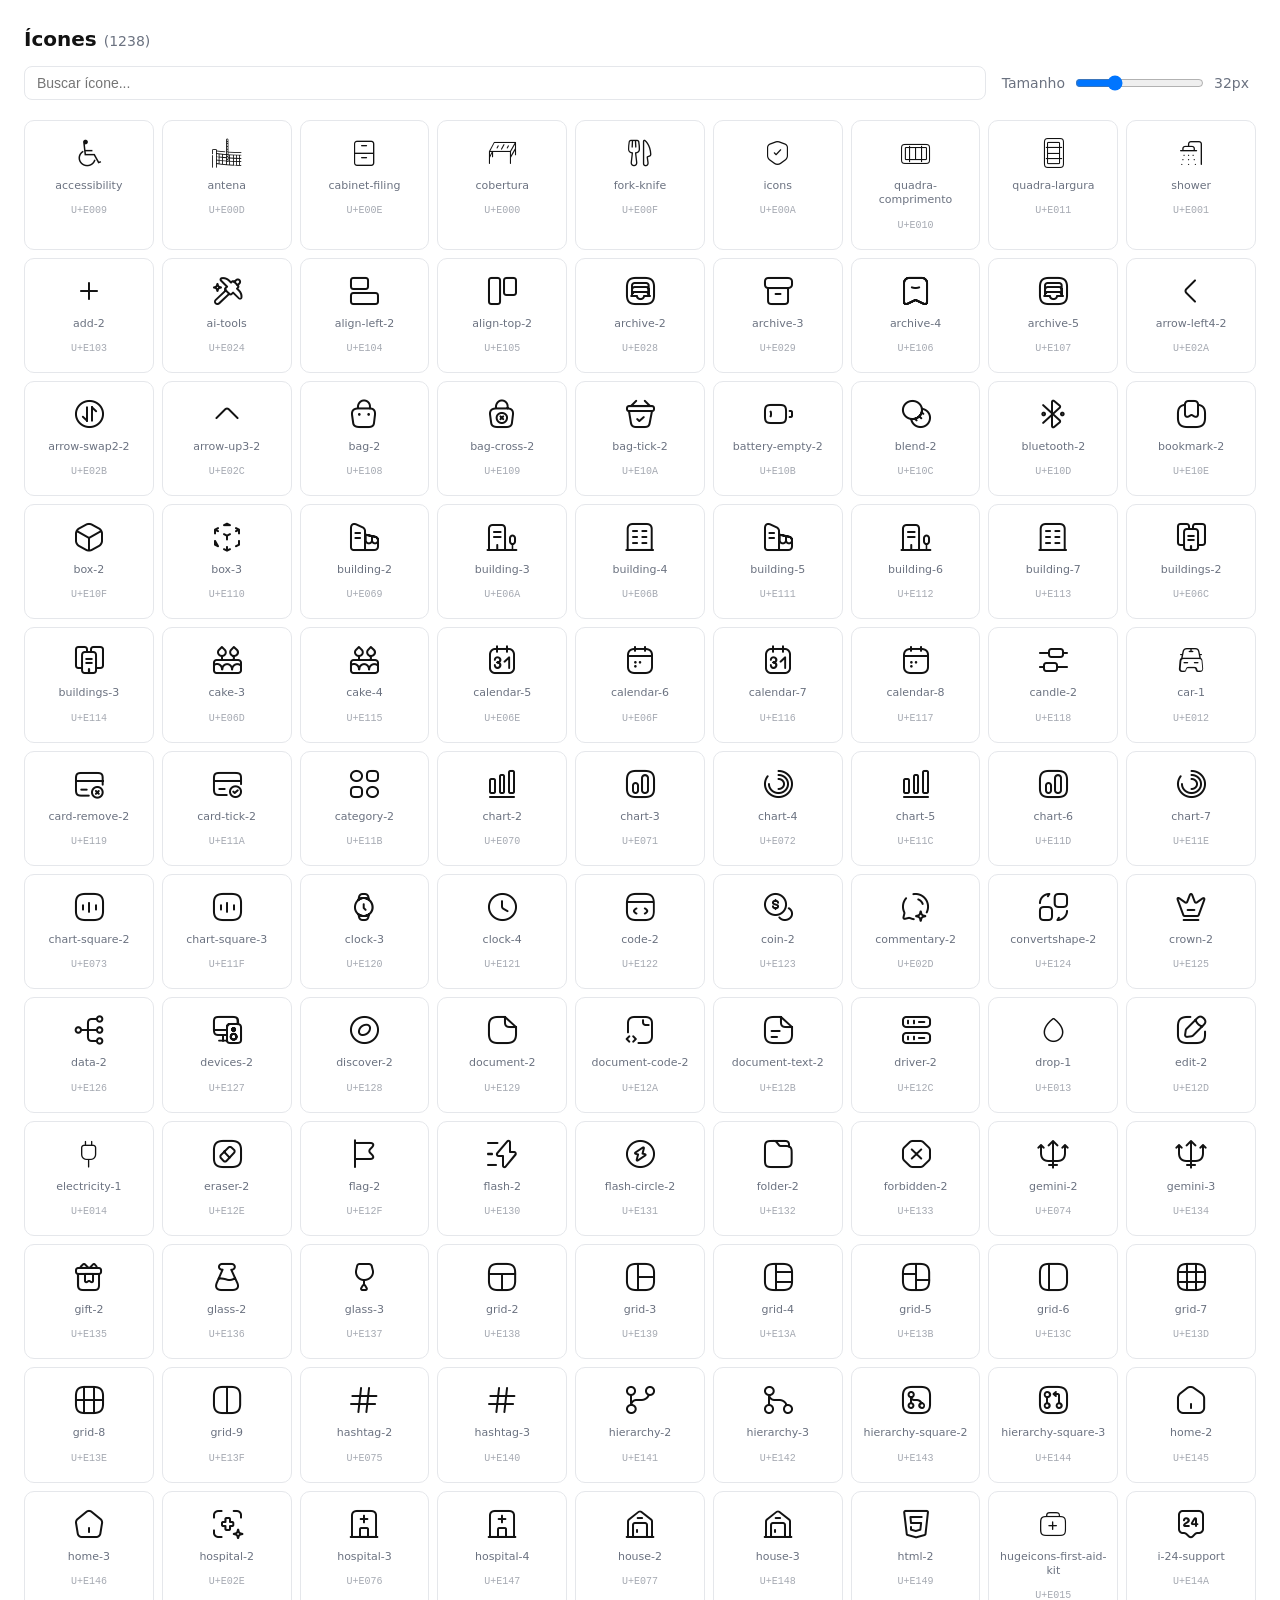
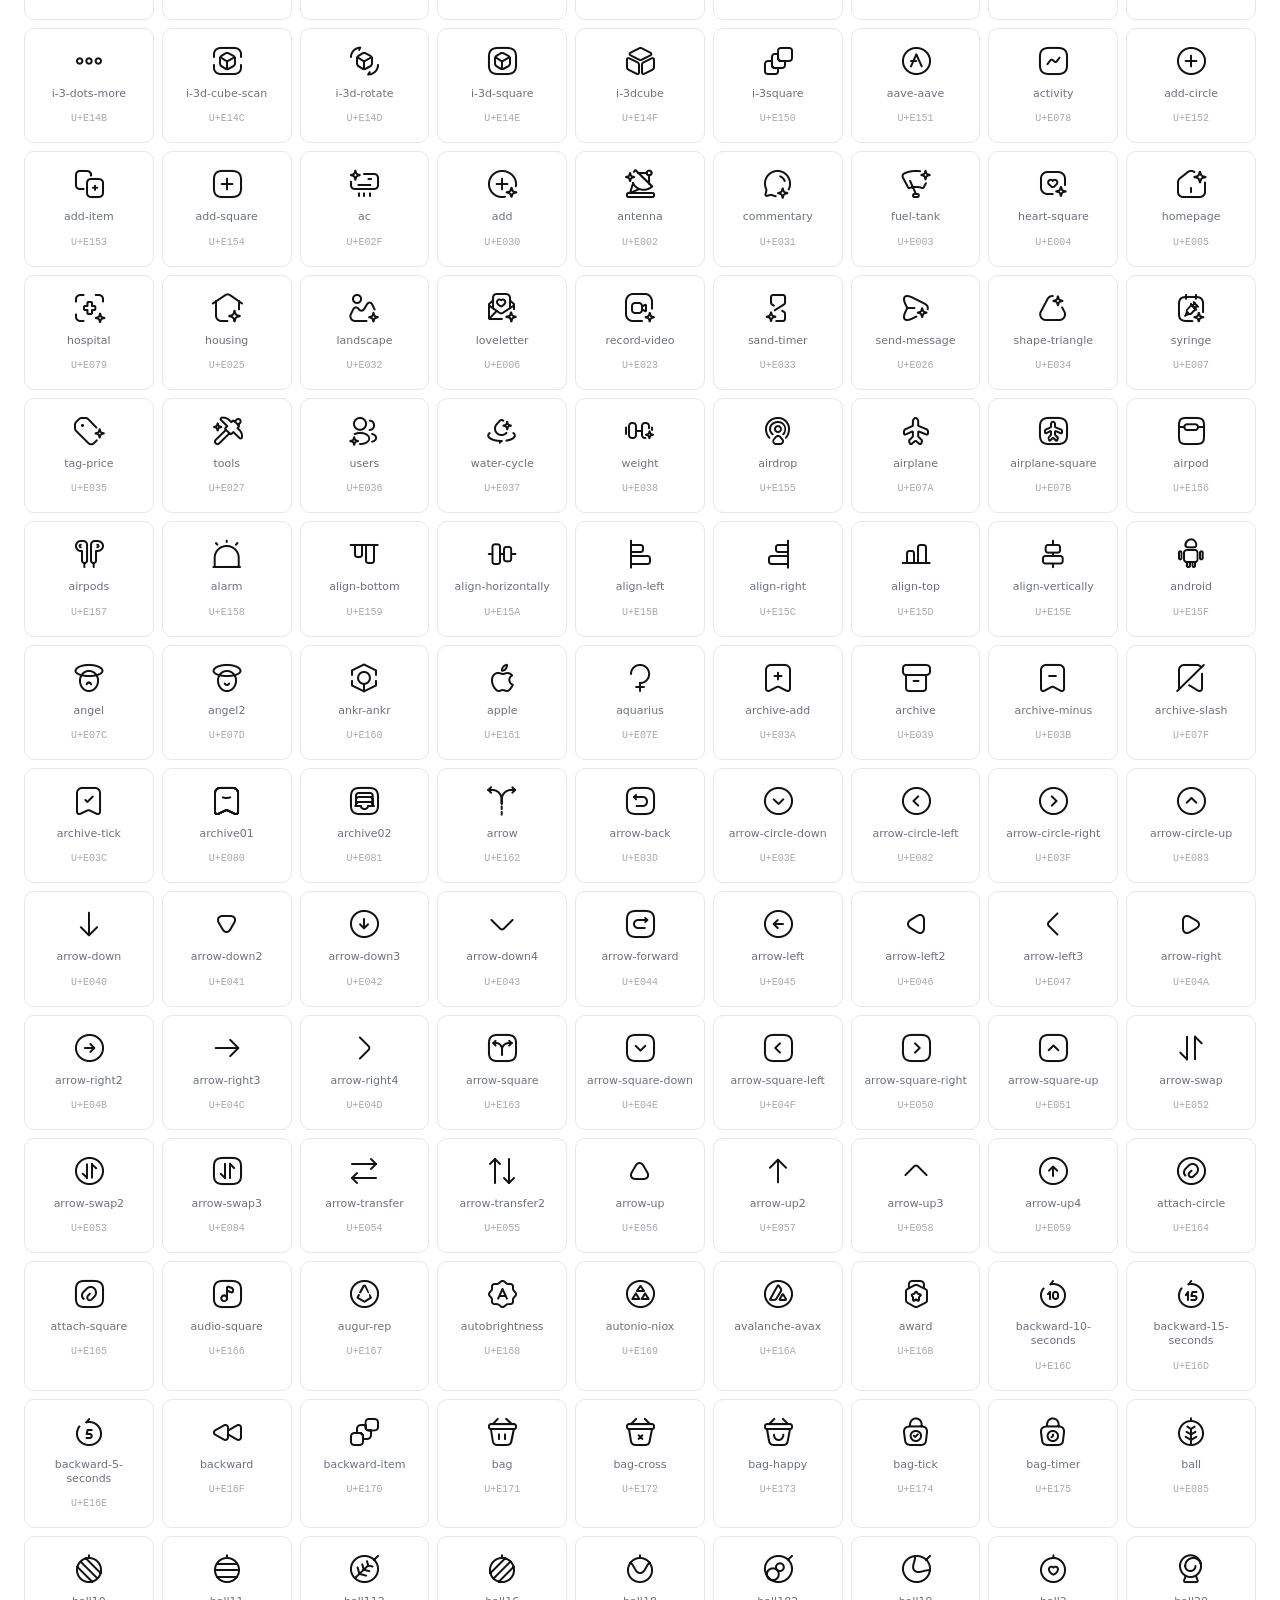
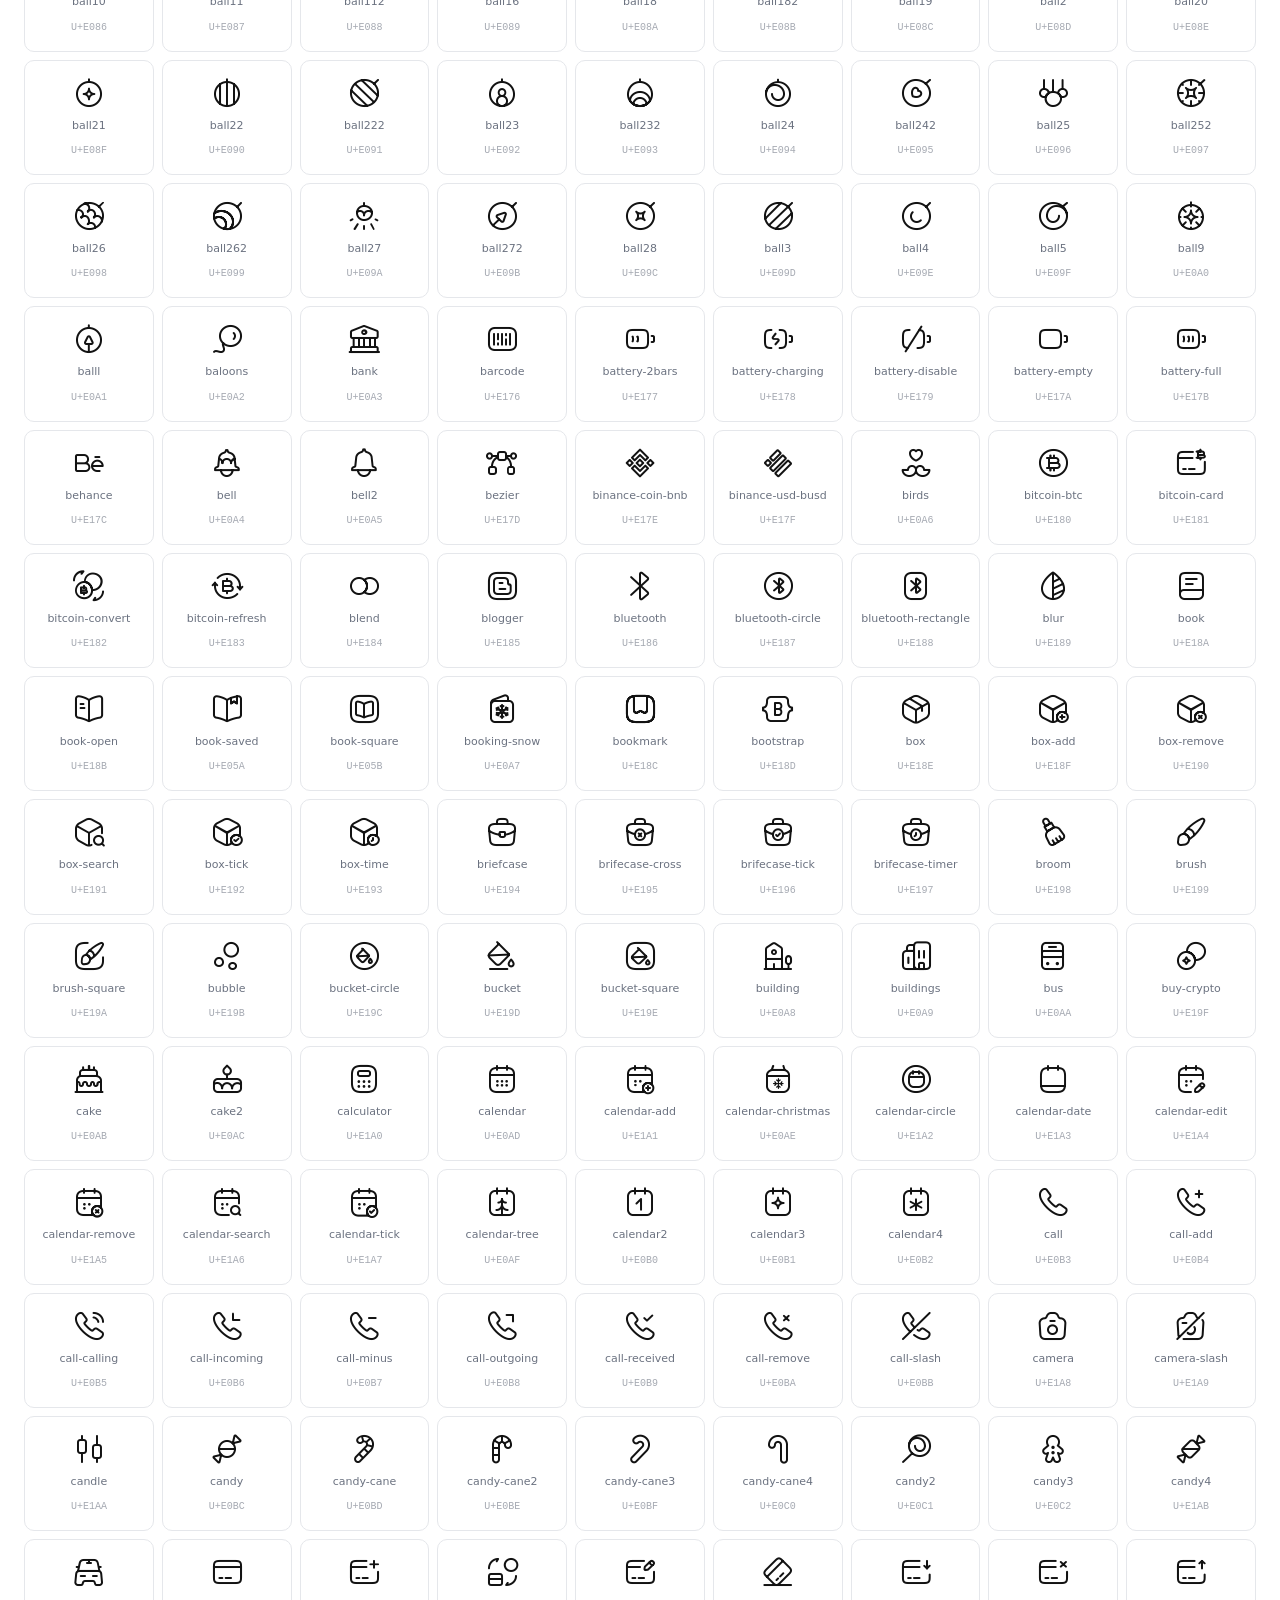
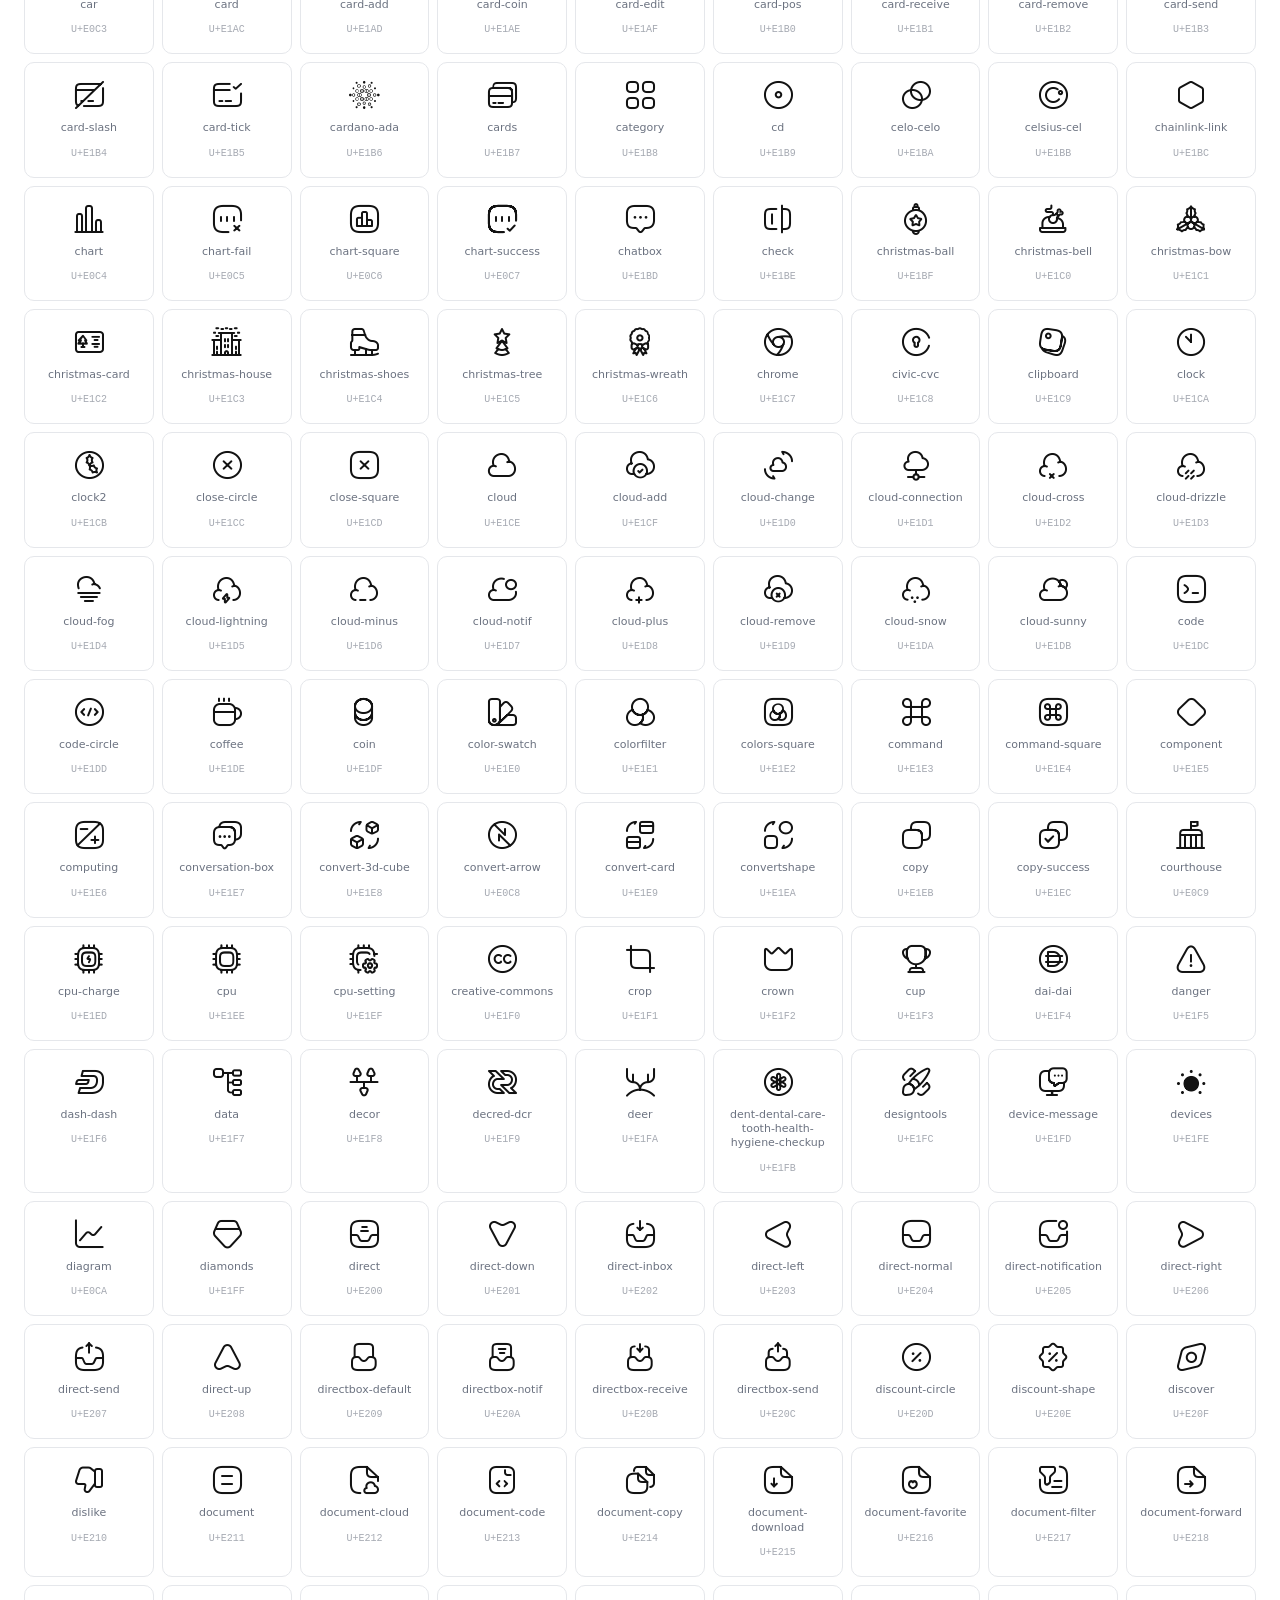
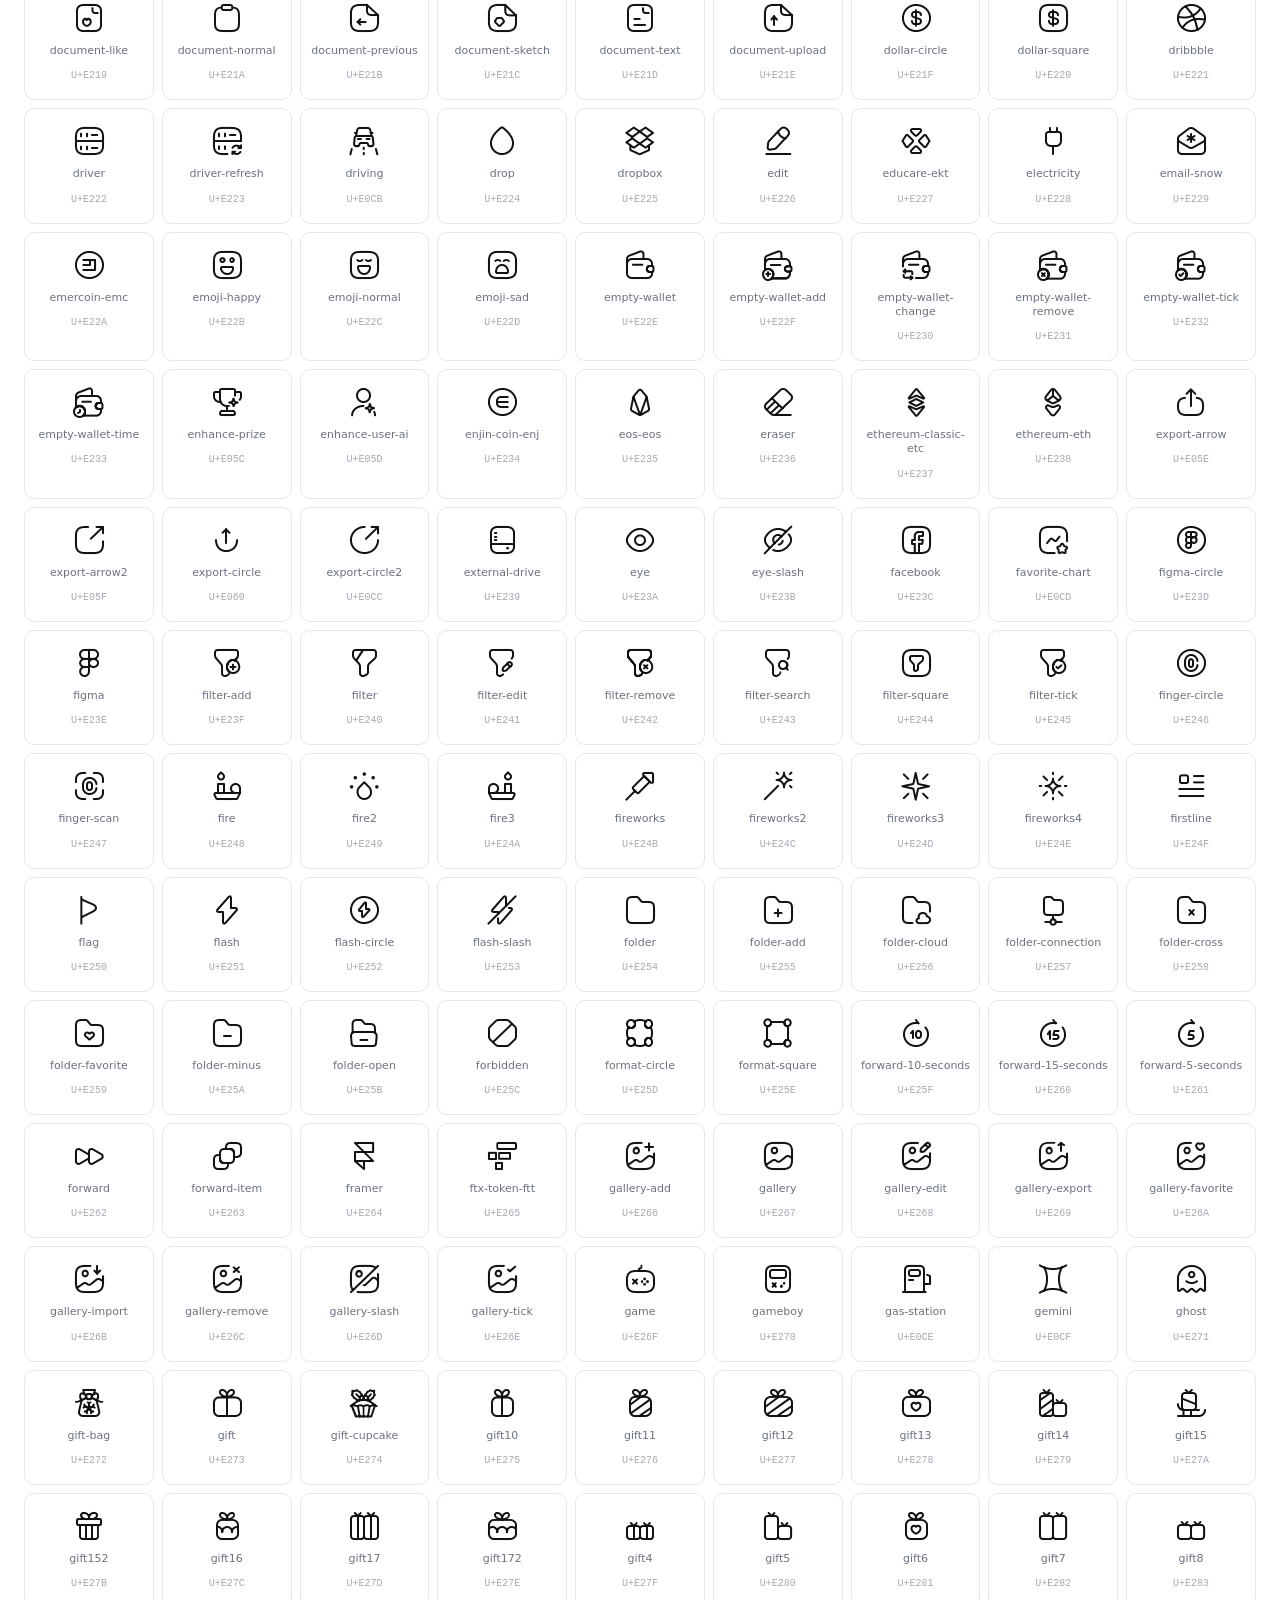
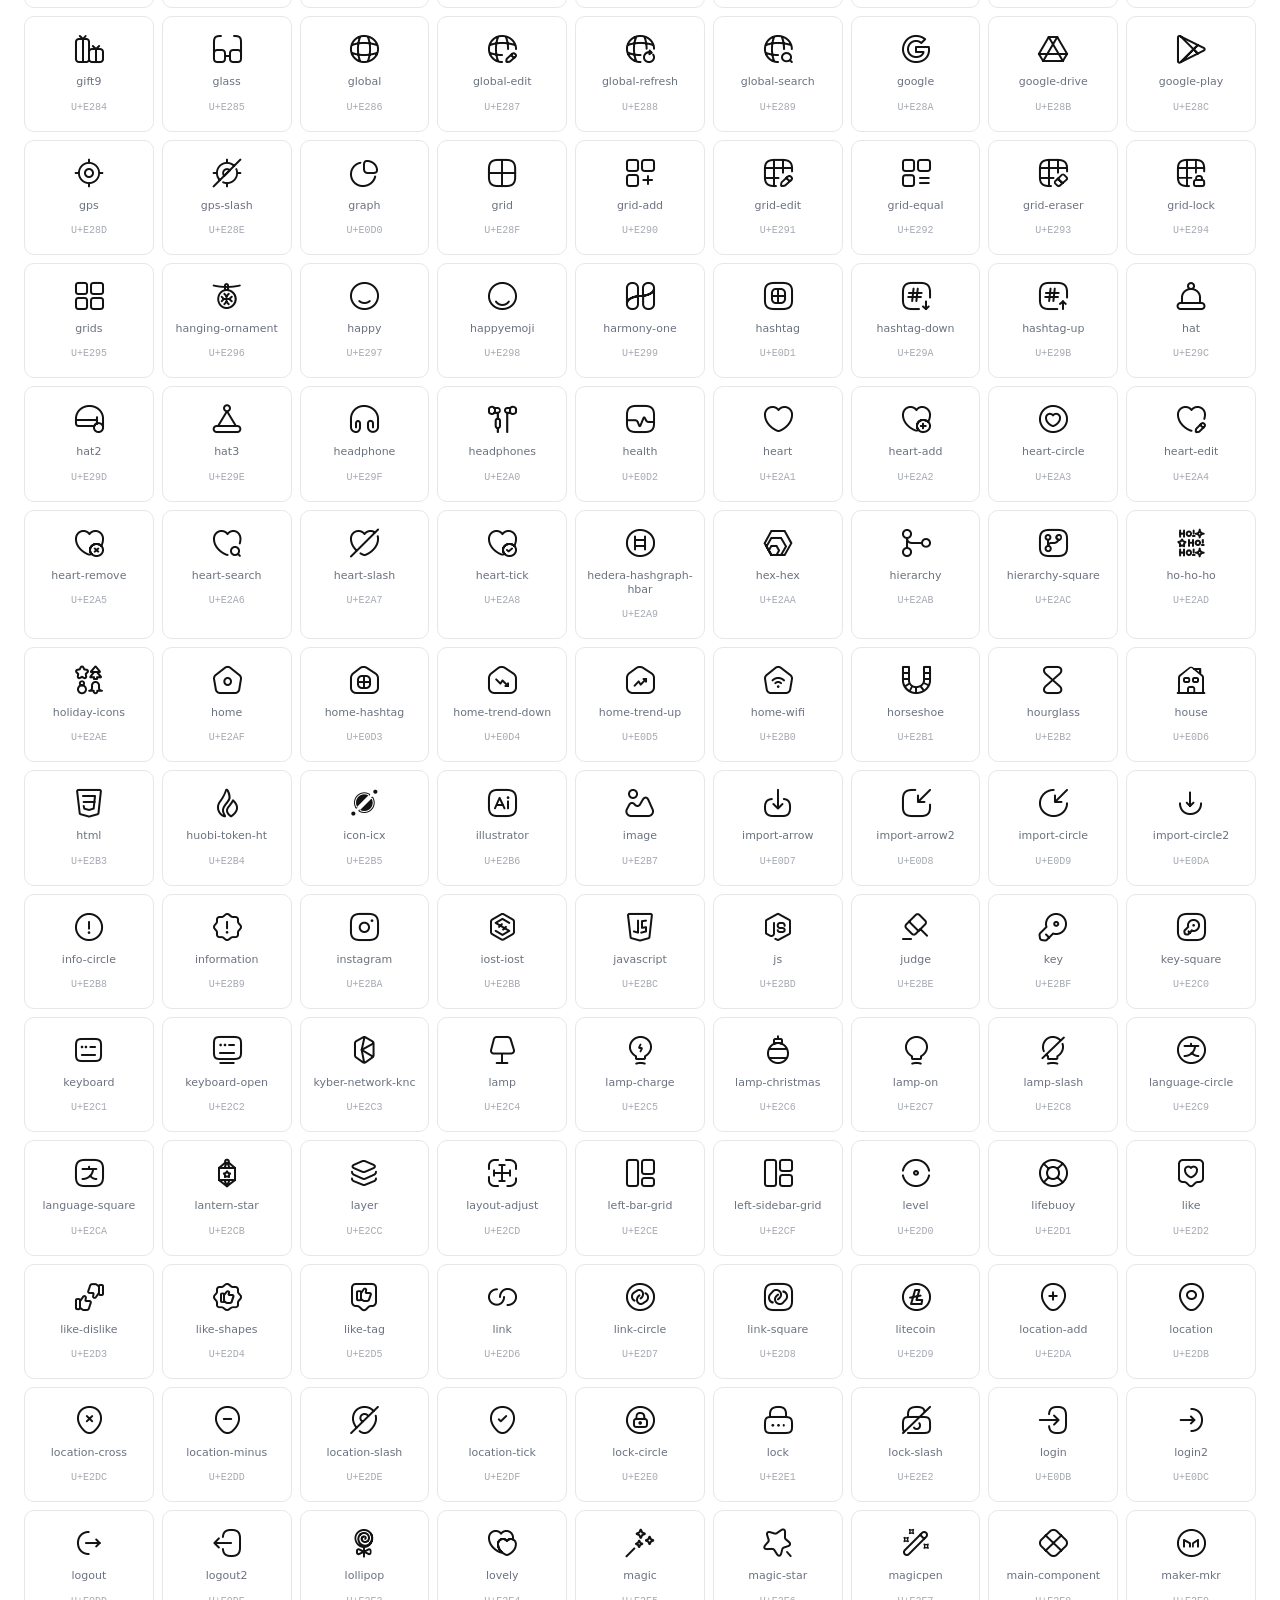
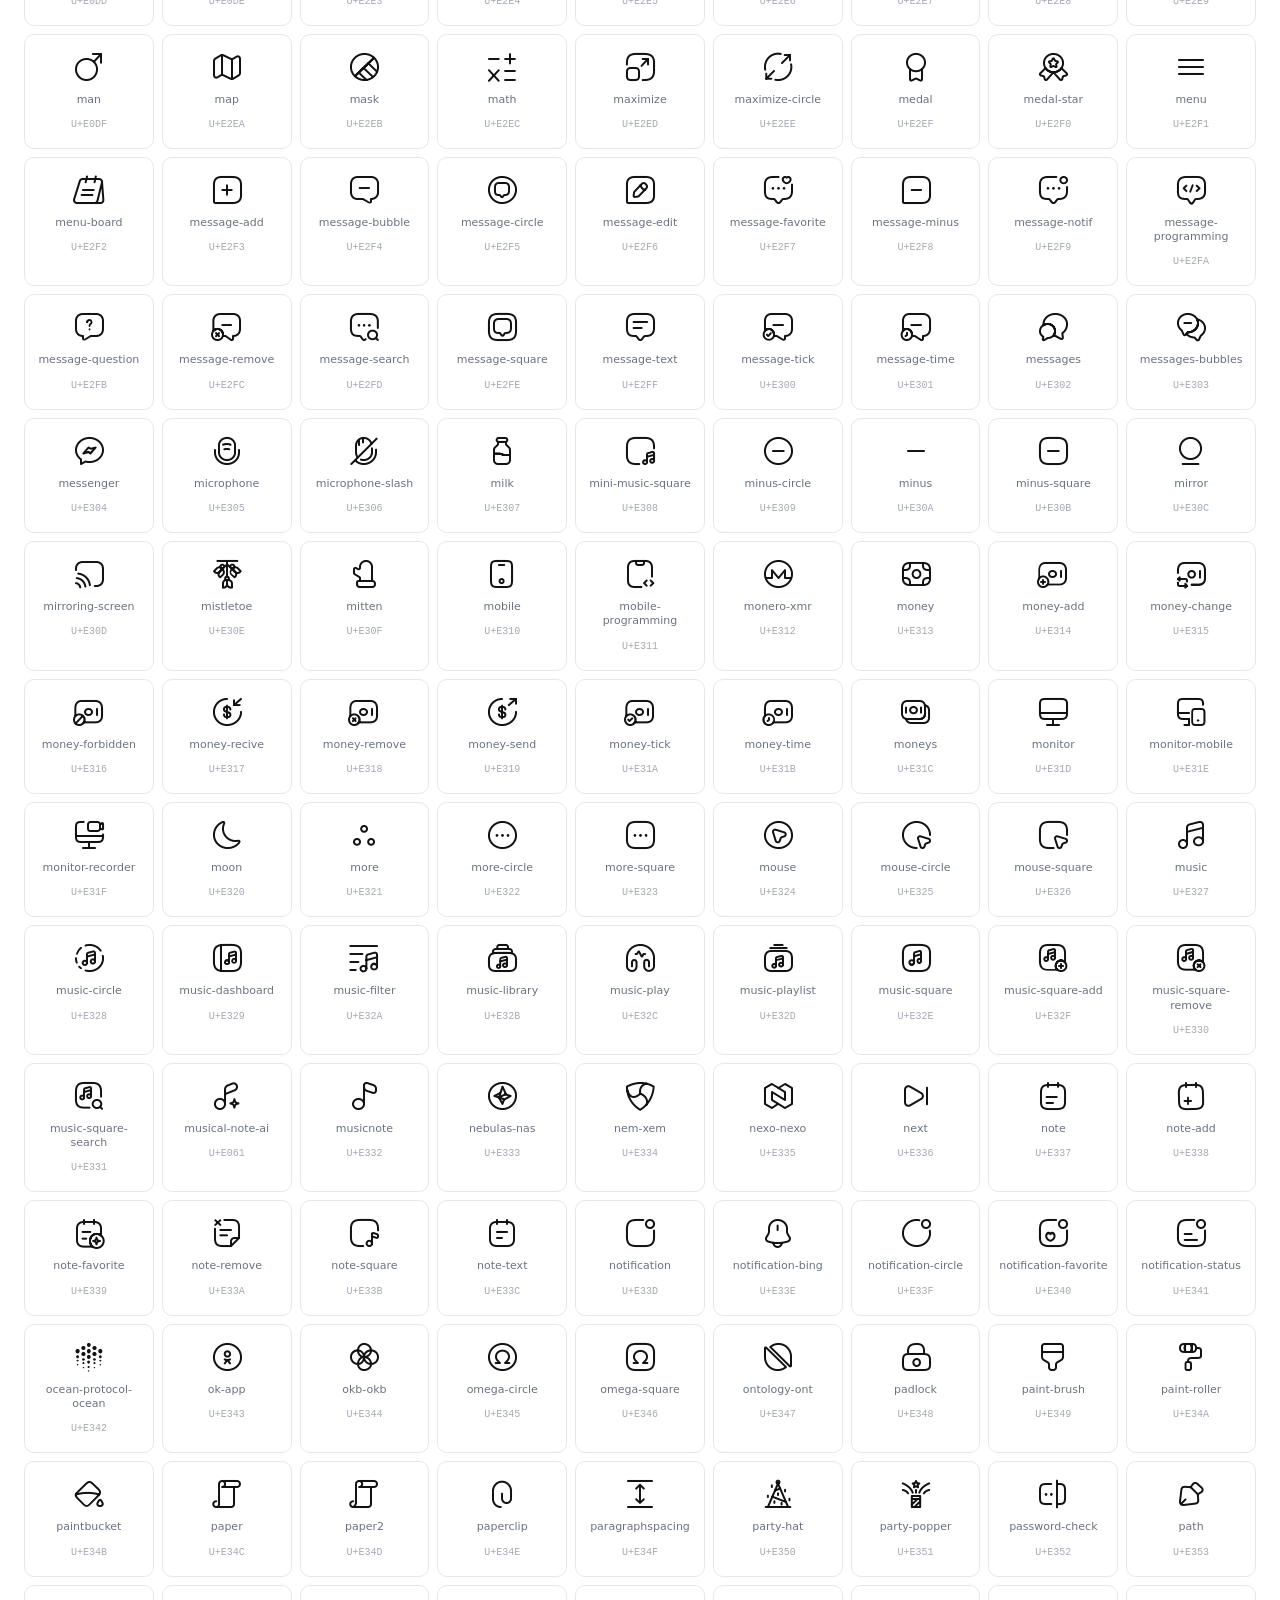
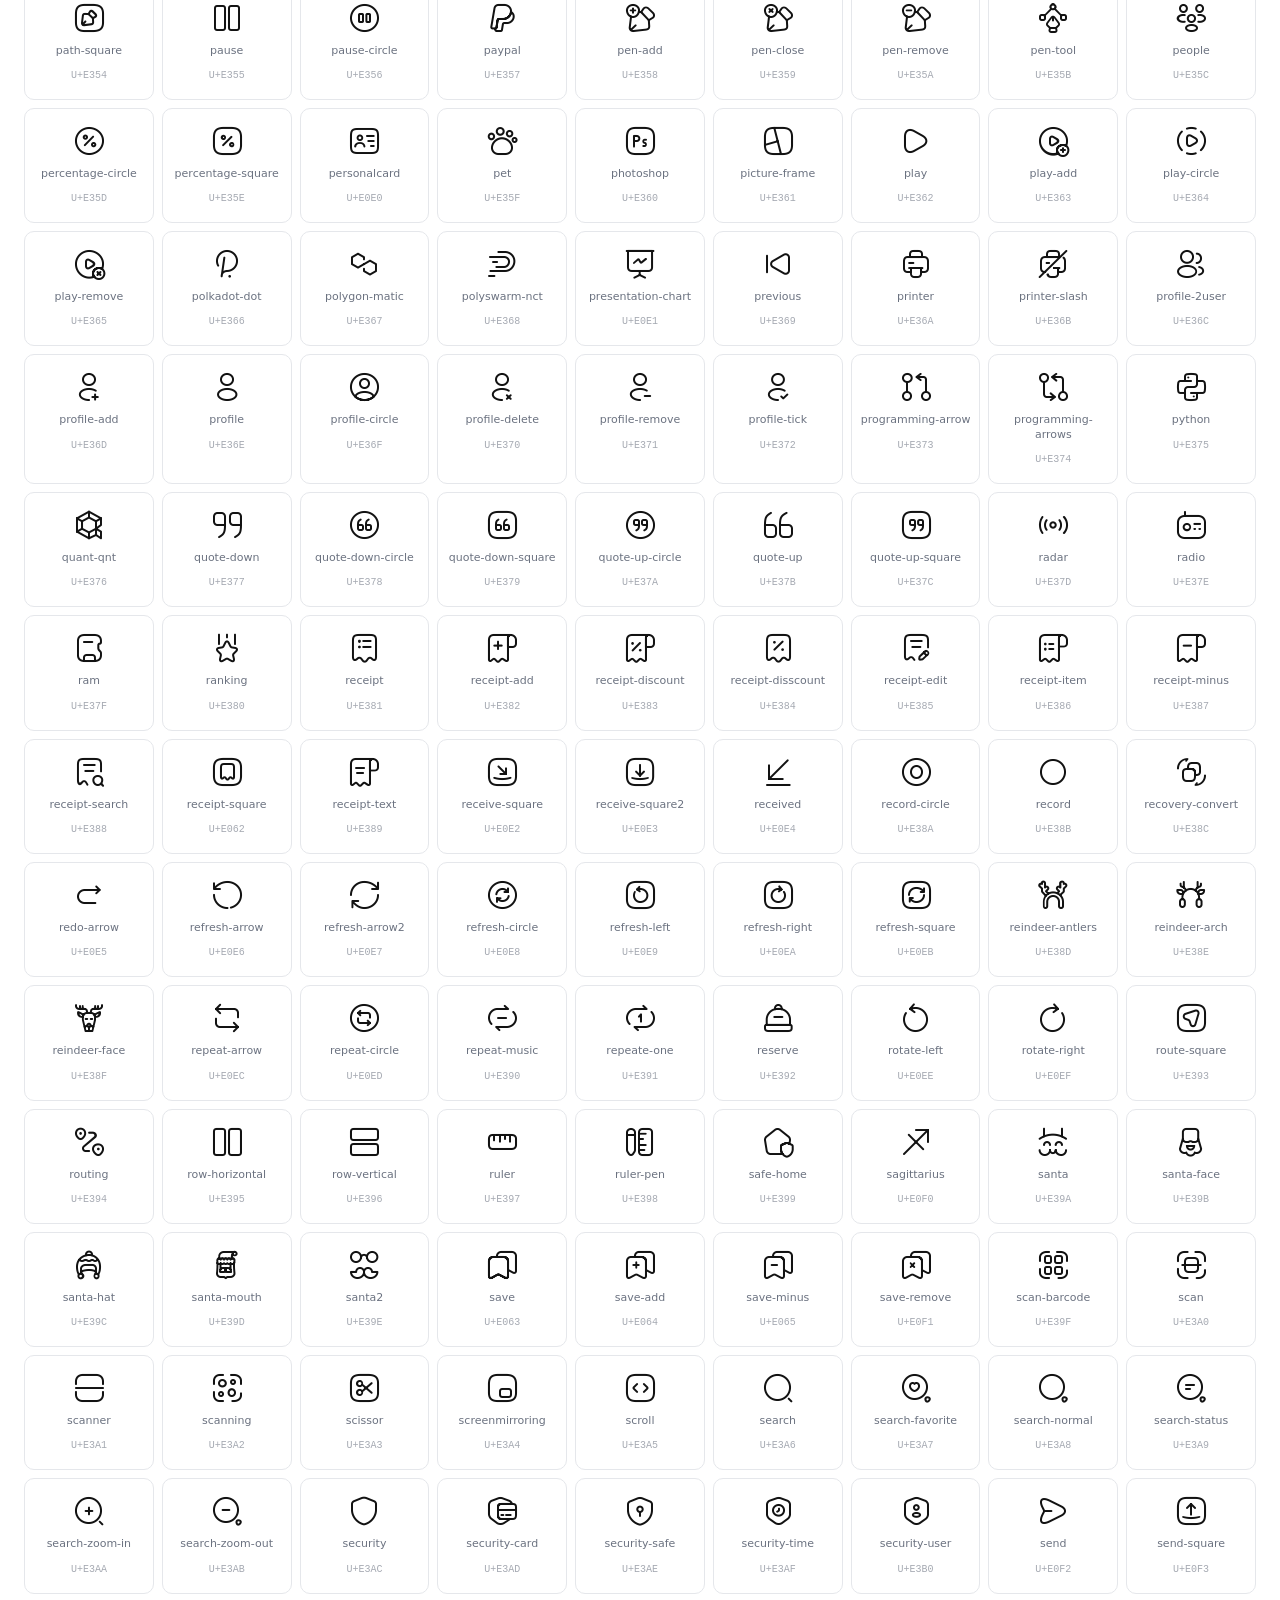
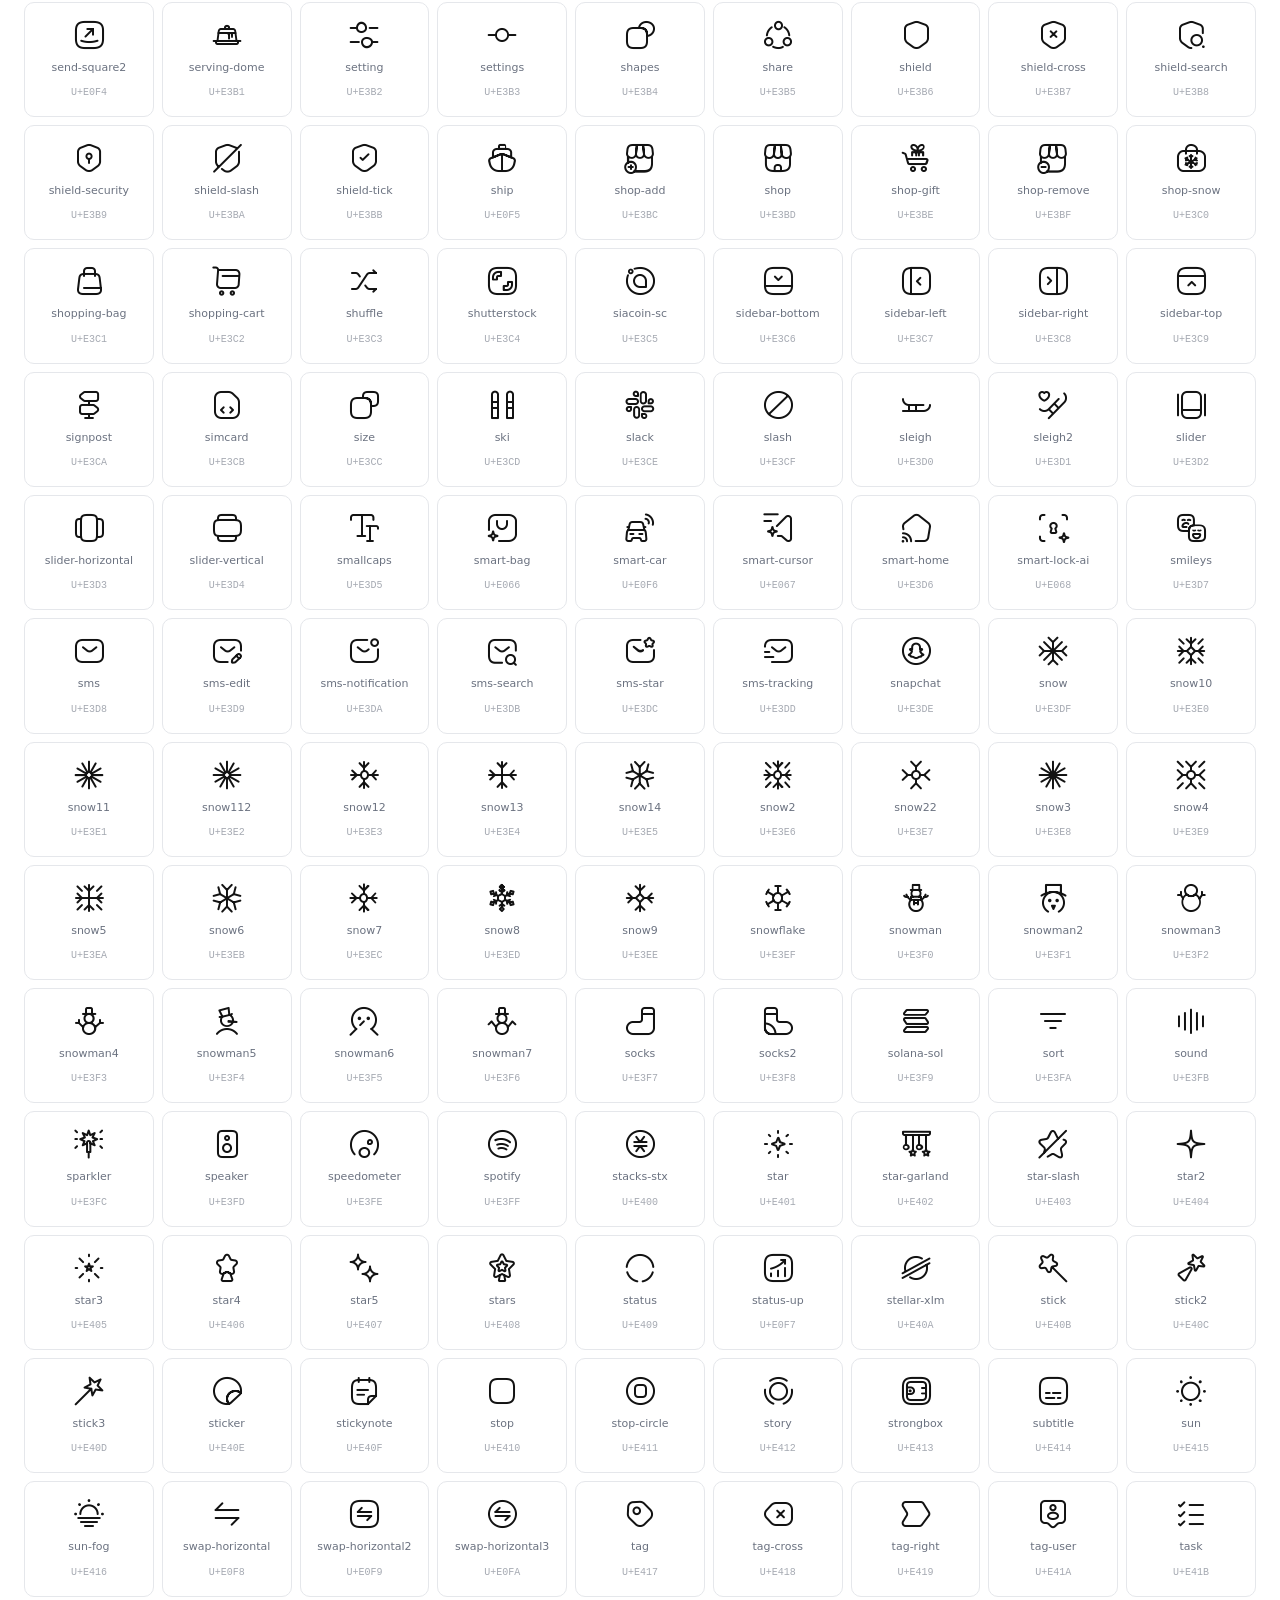
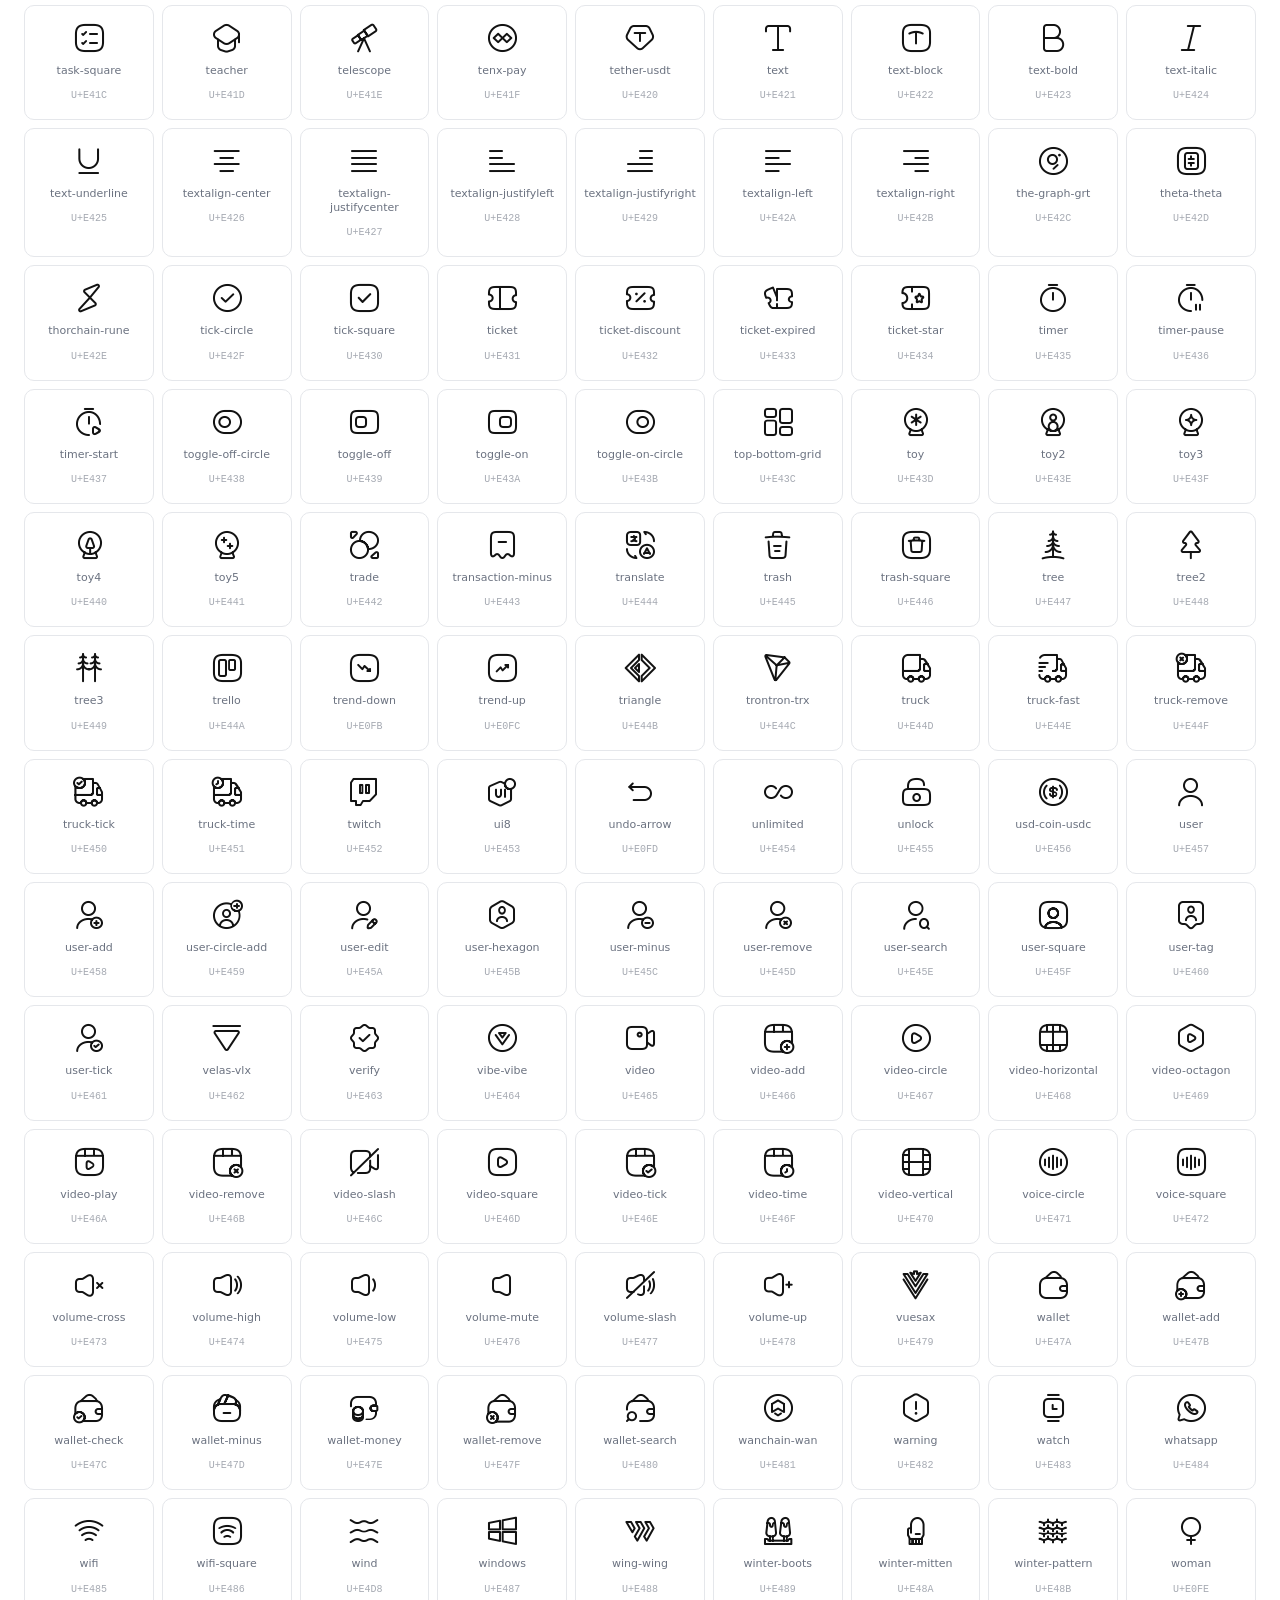
==== viewer/index.html @ 00a8d194 "0.11.0" ====
<!doctype html>
<html lang="pt-BR">

<head>
  <meta charset="utf-8" />
  <meta name="viewport" content="width=device-width, initial-scale=1" />
  <title>Ícones</title>
  <!-- O CSS gerado traz o @font-face + as classes .icon-*.
         O viewer consome exatamente o mesmo arquivo que a sua aplicação vai
         consumir — se funciona aqui, funciona lá. -->
  <link rel="stylesheet" href="icons.css" />
  <link rel="stylesheet" href="style.css" />
</head>

<body>
  <header>
    <h1>Ícones <span id="count" class="count"></span></h1>
    <div class="controls">
      <input id="search" type="search" placeholder="Buscar ícone..." autocomplete="off" />
      <label class="size">
        Tamanho
        <input id="size" type="range" min="16" max="72" value="32" />
        <output id="size-val">32px</output>
      </label>
    </div>
  </header>

  <main id="grid" class="grid" aria-live="polite"></main>

  <p id="empty" class="empty" hidden>Nenhum ícone encontrado.</p>

  <div id="toast" class="toast" role="status" aria-live="polite"></div>

  <!-- Ordem importa: icons.js define window.__ICONS__ antes de app.js usá-lo.
       Sem type="module" para permitir abrir via file:// (duplo-clique). -->
  <script src="icons.js"></script>
  <script src="app.js"></script>
</body>

</html>
---- viewer/icons.css ----
/* GERADO POR build/build.js — NÃO EDITE À MÃO. Suas mudanças serão perdidas. */

@font-face {
  font-family: "SevenIcons";
  src: url("./icons.ttf") format("truetype");
  font-weight: normal;
  font-style: normal;
  font-display: block;
}

/* Uso:  <i class="icon icon-homepage"></i>  */
.icon {
  font-family: "SevenIcons" !important;
  speak: never;
  font-style: normal;
  font-weight: normal;
  font-variant: normal;
  text-transform: none;
  line-height: 1;
  display: inline-block;
  vertical-align: middle;
  /* herda color e font-size do contexto — é a vantagem de ser fonte */
  -webkit-font-smoothing: antialiased;
  -moz-osx-font-smoothing: grayscale;
}

.icon-accessibility::before { content: "\e009"; }
.icon-antena::before { content: "\e00d"; }
.icon-cabinet-filing::before { content: "\e00e"; }
.icon-cobertura::before { content: "\e000"; }
.icon-fork-knife::before { content: "\e00f"; }
.icon-icons::before { content: "\e00a"; }
.icon-quadra-comprimento::before { content: "\e010"; }
.icon-quadra-largura::before { content: "\e011"; }
.icon-shower::before { content: "\e001"; }
.icon-add-2::before { content: "\e103"; }
.icon-ai-tools::before { content: "\e024"; }
.icon-align-left-2::before { content: "\e104"; }
.icon-align-top-2::before { content: "\e105"; }
.icon-archive-2::before { content: "\e028"; }
.icon-archive-3::before { content: "\e029"; }
.icon-archive-4::before { content: "\e106"; }
.icon-archive-5::before { content: "\e107"; }
.icon-arrow-left4-2::before { content: "\e02a"; }
.icon-arrow-swap2-2::before { content: "\e02b"; }
.icon-arrow-up3-2::before { content: "\e02c"; }
.icon-bag-2::before { content: "\e108"; }
.icon-bag-cross-2::before { content: "\e109"; }
.icon-bag-tick-2::before { content: "\e10a"; }
.icon-battery-empty-2::before { content: "\e10b"; }
.icon-blend-2::before { content: "\e10c"; }
.icon-bluetooth-2::before { content: "\e10d"; }
.icon-bookmark-2::before { content: "\e10e"; }
.icon-box-2::before { content: "\e10f"; }
.icon-box-3::before { content: "\e110"; }
.icon-building-2::before { content: "\e069"; }
.icon-building-3::before { content: "\e06a"; }
.icon-building-4::before { content: "\e06b"; }
.icon-building-5::before { content: "\e111"; }
.icon-building-6::before { content: "\e112"; }
.icon-building-7::before { content: "\e113"; }
.icon-buildings-2::before { content: "\e06c"; }
.icon-buildings-3::before { content: "\e114"; }
.icon-cake-3::before { content: "\e06d"; }
.icon-cake-4::before { content: "\e115"; }
.icon-calendar-5::before { content: "\e06e"; }
.icon-calendar-6::before { content: "\e06f"; }
.icon-calendar-7::before { content: "\e116"; }
.icon-calendar-8::before { content: "\e117"; }
.icon-candle-2::before { content: "\e118"; }
.icon-car-1::before { content: "\e012"; }
.icon-card-remove-2::before { content: "\e119"; }
.icon-card-tick-2::before { content: "\e11a"; }
.icon-category-2::before { content: "\e11b"; }
.icon-chart-2::before { content: "\e070"; }
.icon-chart-3::before { content: "\e071"; }
.icon-chart-4::before { content: "\e072"; }
.icon-chart-5::before { content: "\e11c"; }
.icon-chart-6::before { content: "\e11d"; }
.icon-chart-7::before { content: "\e11e"; }
.icon-chart-square-2::before { content: "\e073"; }
.icon-chart-square-3::before { content: "\e11f"; }
.icon-clock-3::before { content: "\e120"; }
.icon-clock-4::before { content: "\e121"; }
.icon-code-2::before { content: "\e122"; }
.icon-coin-2::before { content: "\e123"; }
.icon-commentary-2::before { content: "\e02d"; }
.icon-convertshape-2::before { content: "\e124"; }
.icon-crown-2::before { content: "\e125"; }
.icon-data-2::before { content: "\e126"; }
.icon-devices-2::before { content: "\e127"; }
.icon-discover-2::before { content: "\e128"; }
.icon-document-2::before { content: "\e129"; }
.icon-document-code-2::before { content: "\e12a"; }
.icon-document-text-2::before { content: "\e12b"; }
.icon-driver-2::before { content: "\e12c"; }
.icon-drop-1::before { content: "\e013"; }
.icon-edit-2::before { content: "\e12d"; }
.icon-electricity-1::before { content: "\e014"; }
.icon-eraser-2::before { content: "\e12e"; }
.icon-flag-2::before { content: "\e12f"; }
.icon-flash-2::before { content: "\e130"; }
.icon-flash-circle-2::before { content: "\e131"; }
.icon-folder-2::before { content: "\e132"; }
.icon-forbidden-2::before { content: "\e133"; }
.icon-gemini-2::before { content: "\e074"; }
.icon-gemini-3::before { content: "\e134"; }
.icon-gift-2::before { content: "\e135"; }
.icon-glass-2::before { content: "\e136"; }
.icon-glass-3::before { content: "\e137"; }
.icon-grid-2::before { content: "\e138"; }
.icon-grid-3::before { content: "\e139"; }
.icon-grid-4::before { content: "\e13a"; }
.icon-grid-5::before { content: "\e13b"; }
.icon-grid-6::before { content: "\e13c"; }
.icon-grid-7::before { content: "\e13d"; }
.icon-grid-8::before { content: "\e13e"; }
.icon-grid-9::before { content: "\e13f"; }
.icon-hashtag-2::before { content: "\e075"; }
.icon-hashtag-3::before { content: "\e140"; }
.icon-hierarchy-2::before { content: "\e141"; }
.icon-hierarchy-3::before { content: "\e142"; }
.icon-hierarchy-square-2::before { content: "\e143"; }
.icon-hierarchy-square-3::before { content: "\e144"; }
.icon-home-2::before { content: "\e145"; }
.icon-home-3::before { content: "\e146"; }
.icon-hospital-2::before { content: "\e02e"; }
.icon-hospital-3::before { content: "\e076"; }
.icon-hospital-4::before { content: "\e147"; }
.icon-house-2::before { content: "\e077"; }
.icon-house-3::before { content: "\e148"; }
.icon-html-2::before { content: "\e149"; }
.icon-hugeicons-first-aid-kit::before { content: "\e015"; }
.icon-i-24-support::before { content: "\e14a"; }
.icon-i-3-dots-more::before { content: "\e14b"; }
.icon-i-3d-cube-scan::before { content: "\e14c"; }
.icon-i-3d-rotate::before { content: "\e14d"; }
.icon-i-3d-square::before { content: "\e14e"; }
.icon-i-3dcube::before { content: "\e14f"; }
.icon-i-3square::before { content: "\e150"; }
.icon-aave-aave::before { content: "\e151"; }
.icon-activity::before { content: "\e078"; }
.icon-add-circle::before { content: "\e152"; }
.icon-add-item::before { content: "\e153"; }
.icon-add-square::before { content: "\e154"; }
.icon-ac::before { content: "\e02f"; }
.icon-add::before { content: "\e030"; }
.icon-antenna::before { content: "\e002"; }
.icon-commentary::before { content: "\e031"; }
.icon-fuel-tank::before { content: "\e003"; }
.icon-heart-square::before { content: "\e004"; }
.icon-homepage::before { content: "\e005"; }
.icon-hospital::before { content: "\e079"; }
.icon-housing::before { content: "\e025"; }
.icon-landscape::before { content: "\e032"; }
.icon-loveletter::before { content: "\e006"; }
.icon-record-video::before { content: "\e023"; }
.icon-sand-timer::before { content: "\e033"; }
.icon-send-message::before { content: "\e026"; }
.icon-shape-triangle::before { content: "\e034"; }
.icon-syringe::before { content: "\e007"; }
.icon-tag-price::before { content: "\e035"; }
.icon-tools::before { content: "\e027"; }
.icon-users::before { content: "\e036"; }
.icon-water-cycle::before { content: "\e037"; }
.icon-weight::before { content: "\e038"; }
.icon-airdrop::before { content: "\e155"; }
.icon-airplane::before { content: "\e07a"; }
.icon-airplane-square::before { content: "\e07b"; }
.icon-airpod::before { content: "\e156"; }
.icon-airpods::before { content: "\e157"; }
.icon-alarm::before { content: "\e158"; }
.icon-align-bottom::before { content: "\e159"; }
.icon-align-horizontally::before { content: "\e15a"; }
.icon-align-left::before { content: "\e15b"; }
.icon-align-right::before { content: "\e15c"; }
.icon-align-top::before { content: "\e15d"; }
.icon-align-vertically::before { content: "\e15e"; }
.icon-android::before { content: "\e15f"; }
.icon-angel::before { content: "\e07c"; }
.icon-angel2::before { content: "\e07d"; }
.icon-ankr-ankr::before { content: "\e160"; }
.icon-apple::before { content: "\e161"; }
.icon-aquarius::before { content: "\e07e"; }
.icon-archive-add::before { content: "\e03a"; }
.icon-archive::before { content: "\e039"; }
.icon-archive-minus::before { content: "\e03b"; }
.icon-archive-slash::before { content: "\e07f"; }
.icon-archive-tick::before { content: "\e03c"; }
.icon-archive01::before { content: "\e080"; }
.icon-archive02::before { content: "\e081"; }
.icon-arrow::before { content: "\e162"; }
.icon-arrow-back::before { content: "\e03d"; }
.icon-arrow-circle-down::before { content: "\e03e"; }
.icon-arrow-circle-left::before { content: "\e082"; }
.icon-arrow-circle-right::before { content: "\e03f"; }
.icon-arrow-circle-up::before { content: "\e083"; }
.icon-arrow-down::before { content: "\e040"; }
.icon-arrow-down2::before { content: "\e041"; }
.icon-arrow-down3::before { content: "\e042"; }
.icon-arrow-down4::before { content: "\e043"; }
.icon-arrow-forward::before { content: "\e044"; }
.icon-arrow-left::before { content: "\e045"; }
.icon-arrow-left2::before { content: "\e046"; }
.icon-arrow-left3::before { content: "\e047"; }
.icon-arrow-right::before { content: "\e04a"; }
.icon-arrow-right2::before { content: "\e04b"; }
.icon-arrow-right3::before { content: "\e04c"; }
.icon-arrow-right4::before { content: "\e04d"; }
.icon-arrow-square::before { content: "\e163"; }
.icon-arrow-square-down::before { content: "\e04e"; }
.icon-arrow-square-left::before { content: "\e04f"; }
.icon-arrow-square-right::before { content: "\e050"; }
.icon-arrow-square-up::before { content: "\e051"; }
.icon-arrow-swap::before { content: "\e052"; }
.icon-arrow-swap2::before { content: "\e053"; }
.icon-arrow-swap3::before { content: "\e084"; }
.icon-arrow-transfer::before { content: "\e054"; }
.icon-arrow-transfer2::before { content: "\e055"; }
.icon-arrow-up::before { content: "\e056"; }
.icon-arrow-up2::before { content: "\e057"; }
.icon-arrow-up3::before { content: "\e058"; }
.icon-arrow-up4::before { content: "\e059"; }
.icon-attach-circle::before { content: "\e164"; }
.icon-attach-square::before { content: "\e165"; }
.icon-audio-square::before { content: "\e166"; }
.icon-augur-rep::before { content: "\e167"; }
.icon-autobrightness::before { content: "\e168"; }
.icon-autonio-niox::before { content: "\e169"; }
.icon-avalanche-avax::before { content: "\e16a"; }
.icon-award::before { content: "\e16b"; }
.icon-backward-10-seconds::before { content: "\e16c"; }
.icon-backward-15-seconds::before { content: "\e16d"; }
.icon-backward-5-seconds::before { content: "\e16e"; }
.icon-backward::before { content: "\e16f"; }
.icon-backward-item::before { content: "\e170"; }
.icon-bag::before { content: "\e171"; }
.icon-bag-cross::before { content: "\e172"; }
.icon-bag-happy::before { content: "\e173"; }
.icon-bag-tick::before { content: "\e174"; }
.icon-bag-timer::before { content: "\e175"; }
.icon-ball::before { content: "\e085"; }
.icon-ball10::before { content: "\e086"; }
.icon-ball11::before { content: "\e087"; }
.icon-ball112::before { content: "\e088"; }
.icon-ball16::before { content: "\e089"; }
.icon-ball18::before { content: "\e08a"; }
.icon-ball182::before { content: "\e08b"; }
.icon-ball19::before { content: "\e08c"; }
.icon-ball2::before { content: "\e08d"; }
.icon-ball20::before { content: "\e08e"; }
.icon-ball21::before { content: "\e08f"; }
.icon-ball22::before { content: "\e090"; }
.icon-ball222::before { content: "\e091"; }
.icon-ball23::before { content: "\e092"; }
.icon-ball232::before { content: "\e093"; }
.icon-ball24::before { content: "\e094"; }
.icon-ball242::before { content: "\e095"; }
.icon-ball25::before { content: "\e096"; }
.icon-ball252::before { content: "\e097"; }
.icon-ball26::before { content: "\e098"; }
.icon-ball262::before { content: "\e099"; }
.icon-ball27::before { content: "\e09a"; }
.icon-ball272::before { content: "\e09b"; }
.icon-ball28::before { content: "\e09c"; }
.icon-ball3::before { content: "\e09d"; }
.icon-ball4::before { content: "\e09e"; }
.icon-ball5::before { content: "\e09f"; }
.icon-ball9::before { content: "\e0a0"; }
.icon-balll::before { content: "\e0a1"; }
.icon-baloons::before { content: "\e0a2"; }
.icon-bank::before { content: "\e0a3"; }
.icon-barcode::before { content: "\e176"; }
.icon-battery-2bars::before { content: "\e177"; }
.icon-battery-charging::before { content: "\e178"; }
.icon-battery-disable::before { content: "\e179"; }
.icon-battery-empty::before { content: "\e17a"; }
.icon-battery-full::before { content: "\e17b"; }
.icon-behance::before { content: "\e17c"; }
.icon-bell::before { content: "\e0a4"; }
.icon-bell2::before { content: "\e0a5"; }
.icon-bezier::before { content: "\e17d"; }
.icon-binance-coin-bnb::before { content: "\e17e"; }
.icon-binance-usd-busd::before { content: "\e17f"; }
.icon-birds::before { content: "\e0a6"; }
.icon-bitcoin-btc::before { content: "\e180"; }
.icon-bitcoin-card::before { content: "\e181"; }
.icon-bitcoin-convert::before { content: "\e182"; }
.icon-bitcoin-refresh::before { content: "\e183"; }
.icon-blend::before { content: "\e184"; }
.icon-blogger::before { content: "\e185"; }
.icon-bluetooth::before { content: "\e186"; }
.icon-bluetooth-circle::before { content: "\e187"; }
.icon-bluetooth-rectangle::before { content: "\e188"; }
.icon-blur::before { content: "\e189"; }
.icon-book::before { content: "\e18a"; }
.icon-book-open::before { content: "\e18b"; }
.icon-book-saved::before { content: "\e05a"; }
.icon-book-square::before { content: "\e05b"; }
.icon-booking-snow::before { content: "\e0a7"; }
.icon-bookmark::before { content: "\e18c"; }
.icon-bootstrap::before { content: "\e18d"; }
.icon-box::before { content: "\e18e"; }
.icon-box-add::before { content: "\e18f"; }
.icon-box-remove::before { content: "\e190"; }
.icon-box-search::before { content: "\e191"; }
.icon-box-tick::before { content: "\e192"; }
.icon-box-time::before { content: "\e193"; }
.icon-briefcase::before { content: "\e194"; }
.icon-brifecase-cross::before { content: "\e195"; }
.icon-brifecase-tick::before { content: "\e196"; }
.icon-brifecase-timer::before { content: "\e197"; }
.icon-broom::before { content: "\e198"; }
.icon-brush::before { content: "\e199"; }
.icon-brush-square::before { content: "\e19a"; }
.icon-bubble::before { content: "\e19b"; }
.icon-bucket-circle::before { content: "\e19c"; }
.icon-bucket::before { content: "\e19d"; }
.icon-bucket-square::before { content: "\e19e"; }
.icon-building::before { content: "\e0a8"; }
.icon-buildings::before { content: "\e0a9"; }
.icon-bus::before { content: "\e0aa"; }
.icon-buy-crypto::before { content: "\e19f"; }
.icon-cake::before { content: "\e0ab"; }
.icon-cake2::before { content: "\e0ac"; }
.icon-calculator::before { content: "\e1a0"; }
.icon-calendar::before { content: "\e0ad"; }
.icon-calendar-add::before { content: "\e1a1"; }
.icon-calendar-christmas::before { content: "\e0ae"; }
.icon-calendar-circle::before { content: "\e1a2"; }
.icon-calendar-date::before { content: "\e1a3"; }
.icon-calendar-edit::before { content: "\e1a4"; }
.icon-calendar-remove::before { content: "\e1a5"; }
.icon-calendar-search::before { content: "\e1a6"; }
.icon-calendar-tick::before { content: "\e1a7"; }
.icon-calendar-tree::before { content: "\e0af"; }
.icon-calendar2::before { content: "\e0b0"; }
.icon-calendar3::before { content: "\e0b1"; }
.icon-calendar4::before { content: "\e0b2"; }
.icon-call::before { content: "\e0b3"; }
.icon-call-add::before { content: "\e0b4"; }
.icon-call-calling::before { content: "\e0b5"; }
.icon-call-incoming::before { content: "\e0b6"; }
.icon-call-minus::before { content: "\e0b7"; }
.icon-call-outgoing::before { content: "\e0b8"; }
.icon-call-received::before { content: "\e0b9"; }
.icon-call-remove::before { content: "\e0ba"; }
.icon-call-slash::before { content: "\e0bb"; }
.icon-camera::before { content: "\e1a8"; }
.icon-camera-slash::before { content: "\e1a9"; }
.icon-candle::before { content: "\e1aa"; }
.icon-candy::before { content: "\e0bc"; }
.icon-candy-cane::before { content: "\e0bd"; }
.icon-candy-cane2::before { content: "\e0be"; }
.icon-candy-cane3::before { content: "\e0bf"; }
.icon-candy-cane4::before { content: "\e0c0"; }
.icon-candy2::before { content: "\e0c1"; }
.icon-candy3::before { content: "\e0c2"; }
.icon-candy4::before { content: "\e1ab"; }
.icon-car::before { content: "\e0c3"; }
.icon-card::before { content: "\e1ac"; }
.icon-card-add::before { content: "\e1ad"; }
.icon-card-coin::before { content: "\e1ae"; }
.icon-card-edit::before { content: "\e1af"; }
.icon-card-pos::before { content: "\e1b0"; }
.icon-card-receive::before { content: "\e1b1"; }
.icon-card-remove::before { content: "\e1b2"; }
.icon-card-send::before { content: "\e1b3"; }
.icon-card-slash::before { content: "\e1b4"; }
.icon-card-tick::before { content: "\e1b5"; }
.icon-cardano-ada::before { content: "\e1b6"; }
.icon-cards::before { content: "\e1b7"; }
.icon-category::before { content: "\e1b8"; }
.icon-cd::before { content: "\e1b9"; }
.icon-celo-celo::before { content: "\e1ba"; }
.icon-celsius-cel::before { content: "\e1bb"; }
.icon-chainlink-link::before { content: "\e1bc"; }
.icon-chart::before { content: "\e0c4"; }
.icon-chart-fail::before { content: "\e0c5"; }
.icon-chart-square::before { content: "\e0c6"; }
.icon-chart-success::before { content: "\e0c7"; }
.icon-chatbox::before { content: "\e1bd"; }
.icon-check::before { content: "\e1be"; }
.icon-christmas-ball::before { content: "\e1bf"; }
.icon-christmas-bell::before { content: "\e1c0"; }
.icon-christmas-bow::before { content: "\e1c1"; }
.icon-christmas-card::before { content: "\e1c2"; }
.icon-christmas-house::before { content: "\e1c3"; }
.icon-christmas-shoes::before { content: "\e1c4"; }
.icon-christmas-tree::before { content: "\e1c5"; }
.icon-christmas-wreath::before { content: "\e1c6"; }
.icon-chrome::before { content: "\e1c7"; }
.icon-civic-cvc::before { content: "\e1c8"; }
.icon-clipboard::before { content: "\e1c9"; }
.icon-clock::before { content: "\e1ca"; }
.icon-clock2::before { content: "\e1cb"; }
.icon-close-circle::before { content: "\e1cc"; }
.icon-close-square::before { content: "\e1cd"; }
.icon-cloud::before { content: "\e1ce"; }
.icon-cloud-add::before { content: "\e1cf"; }
.icon-cloud-change::before { content: "\e1d0"; }
.icon-cloud-connection::before { content: "\e1d1"; }
.icon-cloud-cross::before { content: "\e1d2"; }
.icon-cloud-drizzle::before { content: "\e1d3"; }
.icon-cloud-fog::before { content: "\e1d4"; }
.icon-cloud-lightning::before { content: "\e1d5"; }
.icon-cloud-minus::before { content: "\e1d6"; }
.icon-cloud-notif::before { content: "\e1d7"; }
.icon-cloud-plus::before { content: "\e1d8"; }
.icon-cloud-remove::before { content: "\e1d9"; }
.icon-cloud-snow::before { content: "\e1da"; }
.icon-cloud-sunny::before { content: "\e1db"; }
.icon-code::before { content: "\e1dc"; }
.icon-code-circle::before { content: "\e1dd"; }
.icon-coffee::before { content: "\e1de"; }
.icon-coin::before { content: "\e1df"; }
.icon-color-swatch::before { content: "\e1e0"; }
.icon-colorfilter::before { content: "\e1e1"; }
.icon-colors-square::before { content: "\e1e2"; }
.icon-command::before { content: "\e1e3"; }
.icon-command-square::before { content: "\e1e4"; }
.icon-component::before { content: "\e1e5"; }
.icon-computing::before { content: "\e1e6"; }
.icon-conversation-box::before { content: "\e1e7"; }
.icon-convert-3d-cube::before { content: "\e1e8"; }
.icon-convert-arrow::before { content: "\e0c8"; }
.icon-convert-card::before { content: "\e1e9"; }
.icon-convertshape::before { content: "\e1ea"; }
.icon-copy::before { content: "\e1eb"; }
.icon-copy-success::before { content: "\e1ec"; }
.icon-courthouse::before { content: "\e0c9"; }
.icon-cpu-charge::before { content: "\e1ed"; }
.icon-cpu::before { content: "\e1ee"; }
.icon-cpu-setting::before { content: "\e1ef"; }
.icon-creative-commons::before { content: "\e1f0"; }
.icon-crop::before { content: "\e1f1"; }
.icon-crown::before { content: "\e1f2"; }
.icon-cup::before { content: "\e1f3"; }
.icon-dai-dai::before { content: "\e1f4"; }
.icon-danger::before { content: "\e1f5"; }
.icon-dash-dash::before { content: "\e1f6"; }
.icon-data::before { content: "\e1f7"; }
.icon-decor::before { content: "\e1f8"; }
.icon-decred-dcr::before { content: "\e1f9"; }
.icon-deer::before { content: "\e1fa"; }
.icon-dent-dental-care-tooth-health-hygiene-checkup::before { content: "\e1fb"; }
.icon-designtools::before { content: "\e1fc"; }
.icon-device-message::before { content: "\e1fd"; }
.icon-devices::before { content: "\e1fe"; }
.icon-diagram::before { content: "\e0ca"; }
.icon-diamonds::before { content: "\e1ff"; }
.icon-direct::before { content: "\e200"; }
.icon-direct-down::before { content: "\e201"; }
.icon-direct-inbox::before { content: "\e202"; }
.icon-direct-left::before { content: "\e203"; }
.icon-direct-normal::before { content: "\e204"; }
.icon-direct-notification::before { content: "\e205"; }
.icon-direct-right::before { content: "\e206"; }
.icon-direct-send::before { content: "\e207"; }
.icon-direct-up::before { content: "\e208"; }
.icon-directbox-default::before { content: "\e209"; }
.icon-directbox-notif::before { content: "\e20a"; }
.icon-directbox-receive::before { content: "\e20b"; }
.icon-directbox-send::before { content: "\e20c"; }
.icon-discount-circle::before { content: "\e20d"; }
.icon-discount-shape::before { content: "\e20e"; }
.icon-discover::before { content: "\e20f"; }
.icon-dislike::before { content: "\e210"; }
.icon-document::before { content: "\e211"; }
.icon-document-cloud::before { content: "\e212"; }
.icon-document-code::before { content: "\e213"; }
.icon-document-copy::before { content: "\e214"; }
.icon-document-download::before { content: "\e215"; }
.icon-document-favorite::before { content: "\e216"; }
.icon-document-filter::before { content: "\e217"; }
.icon-document-forward::before { content: "\e218"; }
.icon-document-like::before { content: "\e219"; }
.icon-document-normal::before { content: "\e21a"; }
.icon-document-previous::before { content: "\e21b"; }
.icon-document-sketch::before { content: "\e21c"; }
.icon-document-text::before { content: "\e21d"; }
.icon-document-upload::before { content: "\e21e"; }
.icon-dollar-circle::before { content: "\e21f"; }
.icon-dollar-square::before { content: "\e220"; }
.icon-dribbble::before { content: "\e221"; }
.icon-driver::before { content: "\e222"; }
.icon-driver-refresh::before { content: "\e223"; }
.icon-driving::before { content: "\e0cb"; }
.icon-drop::before { content: "\e224"; }
.icon-dropbox::before { content: "\e225"; }
.icon-edit::before { content: "\e226"; }
.icon-educare-ekt::before { content: "\e227"; }
.icon-electricity::before { content: "\e228"; }
.icon-email-snow::before { content: "\e229"; }
.icon-emercoin-emc::before { content: "\e22a"; }
.icon-emoji-happy::before { content: "\e22b"; }
.icon-emoji-normal::before { content: "\e22c"; }
.icon-emoji-sad::before { content: "\e22d"; }
.icon-empty-wallet::before { content: "\e22e"; }
.icon-empty-wallet-add::before { content: "\e22f"; }
.icon-empty-wallet-change::before { content: "\e230"; }
.icon-empty-wallet-remove::before { content: "\e231"; }
.icon-empty-wallet-tick::before { content: "\e232"; }
.icon-empty-wallet-time::before { content: "\e233"; }
.icon-enhance-prize::before { content: "\e05c"; }
.icon-enhance-user-ai::before { content: "\e05d"; }
.icon-enjin-coin-enj::before { content: "\e234"; }
.icon-eos-eos::before { content: "\e235"; }
.icon-eraser::before { content: "\e236"; }
.icon-ethereum-classic-etc::before { content: "\e237"; }
.icon-ethereum-eth::before { content: "\e238"; }
.icon-export-arrow::before { content: "\e05e"; }
.icon-export-arrow2::before { content: "\e05f"; }
.icon-export-circle::before { content: "\e060"; }
.icon-export-circle2::before { content: "\e0cc"; }
.icon-external-drive::before { content: "\e239"; }
.icon-eye::before { content: "\e23a"; }
.icon-eye-slash::before { content: "\e23b"; }
.icon-facebook::before { content: "\e23c"; }
.icon-favorite-chart::before { content: "\e0cd"; }
.icon-figma-circle::before { content: "\e23d"; }
.icon-figma::before { content: "\e23e"; }
.icon-filter-add::before { content: "\e23f"; }
.icon-filter::before { content: "\e240"; }
.icon-filter-edit::before { content: "\e241"; }
.icon-filter-remove::before { content: "\e242"; }
.icon-filter-search::before { content: "\e243"; }
.icon-filter-square::before { content: "\e244"; }
.icon-filter-tick::before { content: "\e245"; }
.icon-finger-circle::before { content: "\e246"; }
.icon-finger-scan::before { content: "\e247"; }
.icon-fire::before { content: "\e248"; }
.icon-fire2::before { content: "\e249"; }
.icon-fire3::before { content: "\e24a"; }
.icon-fireworks::before { content: "\e24b"; }
.icon-fireworks2::before { content: "\e24c"; }
.icon-fireworks3::before { content: "\e24d"; }
.icon-fireworks4::before { content: "\e24e"; }
.icon-firstline::before { content: "\e24f"; }
.icon-flag::before { content: "\e250"; }
.icon-flash::before { content: "\e251"; }
.icon-flash-circle::before { content: "\e252"; }
.icon-flash-slash::before { content: "\e253"; }
.icon-folder::before { content: "\e254"; }
.icon-folder-add::before { content: "\e255"; }
.icon-folder-cloud::before { content: "\e256"; }
.icon-folder-connection::before { content: "\e257"; }
.icon-folder-cross::before { content: "\e258"; }
.icon-folder-favorite::before { content: "\e259"; }
.icon-folder-minus::before { content: "\e25a"; }
.icon-folder-open::before { content: "\e25b"; }
.icon-forbidden::before { content: "\e25c"; }
.icon-format-circle::before { content: "\e25d"; }
.icon-format-square::before { content: "\e25e"; }
.icon-forward-10-seconds::before { content: "\e25f"; }
.icon-forward-15-seconds::before { content: "\e260"; }
.icon-forward-5-seconds::before { content: "\e261"; }
.icon-forward::before { content: "\e262"; }
.icon-forward-item::before { content: "\e263"; }
.icon-framer::before { content: "\e264"; }
.icon-ftx-token-ftt::before { content: "\e265"; }
.icon-gallery-add::before { content: "\e266"; }
.icon-gallery::before { content: "\e267"; }
.icon-gallery-edit::before { content: "\e268"; }
.icon-gallery-export::before { content: "\e269"; }
.icon-gallery-favorite::before { content: "\e26a"; }
.icon-gallery-import::before { content: "\e26b"; }
.icon-gallery-remove::before { content: "\e26c"; }
.icon-gallery-slash::before { content: "\e26d"; }
.icon-gallery-tick::before { content: "\e26e"; }
.icon-game::before { content: "\e26f"; }
.icon-gameboy::before { content: "\e270"; }
.icon-gas-station::before { content: "\e0ce"; }
.icon-gemini::before { content: "\e0cf"; }
.icon-ghost::before { content: "\e271"; }
.icon-gift-bag::before { content: "\e272"; }
.icon-gift::before { content: "\e273"; }
.icon-gift-cupcake::before { content: "\e274"; }
.icon-gift10::before { content: "\e275"; }
.icon-gift11::before { content: "\e276"; }
.icon-gift12::before { content: "\e277"; }
.icon-gift13::before { content: "\e278"; }
.icon-gift14::before { content: "\e279"; }
.icon-gift15::before { content: "\e27a"; }
.icon-gift152::before { content: "\e27b"; }
.icon-gift16::before { content: "\e27c"; }
.icon-gift17::before { content: "\e27d"; }
.icon-gift172::before { content: "\e27e"; }
.icon-gift4::before { content: "\e27f"; }
.icon-gift5::before { content: "\e280"; }
.icon-gift6::before { content: "\e281"; }
.icon-gift7::before { content: "\e282"; }
.icon-gift8::before { content: "\e283"; }
.icon-gift9::before { content: "\e284"; }
.icon-glass::before { content: "\e285"; }
.icon-global::before { content: "\e286"; }
.icon-global-edit::before { content: "\e287"; }
.icon-global-refresh::before { content: "\e288"; }
.icon-global-search::before { content: "\e289"; }
.icon-google::before { content: "\e28a"; }
.icon-google-drive::before { content: "\e28b"; }
.icon-google-play::before { content: "\e28c"; }
.icon-gps::before { content: "\e28d"; }
.icon-gps-slash::before { content: "\e28e"; }
.icon-graph::before { content: "\e0d0"; }
.icon-grid::before { content: "\e28f"; }
.icon-grid-add::before { content: "\e290"; }
.icon-grid-edit::before { content: "\e291"; }
.icon-grid-equal::before { content: "\e292"; }
.icon-grid-eraser::before { content: "\e293"; }
.icon-grid-lock::before { content: "\e294"; }
.icon-grids::before { content: "\e295"; }
.icon-hanging-ornament::before { content: "\e296"; }
.icon-happy::before { content: "\e297"; }
.icon-happyemoji::before { content: "\e298"; }
.icon-harmony-one::before { content: "\e299"; }
.icon-hashtag::before { content: "\e0d1"; }
.icon-hashtag-down::before { content: "\e29a"; }
.icon-hashtag-up::before { content: "\e29b"; }
.icon-hat::before { content: "\e29c"; }
.icon-hat2::before { content: "\e29d"; }
.icon-hat3::before { content: "\e29e"; }
.icon-headphone::before { content: "\e29f"; }
.icon-headphones::before { content: "\e2a0"; }
.icon-health::before { content: "\e0d2"; }
.icon-heart::before { content: "\e2a1"; }
.icon-heart-add::before { content: "\e2a2"; }
.icon-heart-circle::before { content: "\e2a3"; }
.icon-heart-edit::before { content: "\e2a4"; }
.icon-heart-remove::before { content: "\e2a5"; }
.icon-heart-search::before { content: "\e2a6"; }
.icon-heart-slash::before { content: "\e2a7"; }
.icon-heart-tick::before { content: "\e2a8"; }
.icon-hedera-hashgraph-hbar::before { content: "\e2a9"; }
.icon-hex-hex::before { content: "\e2aa"; }
.icon-hierarchy::before { content: "\e2ab"; }
.icon-hierarchy-square::before { content: "\e2ac"; }
.icon-ho-ho-ho::before { content: "\e2ad"; }
.icon-holiday-icons::before { content: "\e2ae"; }
.icon-home::before { content: "\e2af"; }
.icon-home-hashtag::before { content: "\e0d3"; }
.icon-home-trend-down::before { content: "\e0d4"; }
.icon-home-trend-up::before { content: "\e0d5"; }
.icon-home-wifi::before { content: "\e2b0"; }
.icon-horseshoe::before { content: "\e2b1"; }
.icon-hourglass::before { content: "\e2b2"; }
.icon-house::before { content: "\e0d6"; }
.icon-html::before { content: "\e2b3"; }
.icon-huobi-token-ht::before { content: "\e2b4"; }
.icon-icon-icx::before { content: "\e2b5"; }
.icon-illustrator::before { content: "\e2b6"; }
.icon-image::before { content: "\e2b7"; }
.icon-import-arrow::before { content: "\e0d7"; }
.icon-import-arrow2::before { content: "\e0d8"; }
.icon-import-circle::before { content: "\e0d9"; }
.icon-import-circle2::before { content: "\e0da"; }
.icon-info-circle::before { content: "\e2b8"; }
.icon-information::before { content: "\e2b9"; }
.icon-instagram::before { content: "\e2ba"; }
.icon-iost-iost::before { content: "\e2bb"; }
.icon-javascript::before { content: "\e2bc"; }
.icon-js::before { content: "\e2bd"; }
.icon-judge::before { content: "\e2be"; }
.icon-key::before { content: "\e2bf"; }
.icon-key-square::before { content: "\e2c0"; }
.icon-keyboard::before { content: "\e2c1"; }
.icon-keyboard-open::before { content: "\e2c2"; }
.icon-kyber-network-knc::before { content: "\e2c3"; }
.icon-lamp::before { content: "\e2c4"; }
.icon-lamp-charge::before { content: "\e2c5"; }
.icon-lamp-christmas::before { content: "\e2c6"; }
.icon-lamp-on::before { content: "\e2c7"; }
.icon-lamp-slash::before { content: "\e2c8"; }
.icon-language-circle::before { content: "\e2c9"; }
.icon-language-square::before { content: "\e2ca"; }
.icon-lantern-star::before { content: "\e2cb"; }
.icon-layer::before { content: "\e2cc"; }
.icon-layout-adjust::before { content: "\e2cd"; }
.icon-left-bar-grid::before { content: "\e2ce"; }
.icon-left-sidebar-grid::before { content: "\e2cf"; }
.icon-level::before { content: "\e2d0"; }
.icon-lifebuoy::before { content: "\e2d1"; }
.icon-like::before { content: "\e2d2"; }
.icon-like-dislike::before { content: "\e2d3"; }
.icon-like-shapes::before { content: "\e2d4"; }
.icon-like-tag::before { content: "\e2d5"; }
.icon-link::before { content: "\e2d6"; }
.icon-link-circle::before { content: "\e2d7"; }
.icon-link-square::before { content: "\e2d8"; }
.icon-litecoin::before { content: "\e2d9"; }
.icon-location-add::before { content: "\e2da"; }
.icon-location::before { content: "\e2db"; }
.icon-location-cross::before { content: "\e2dc"; }
.icon-location-minus::before { content: "\e2dd"; }
.icon-location-slash::before { content: "\e2de"; }
.icon-location-tick::before { content: "\e2df"; }
.icon-lock-circle::before { content: "\e2e0"; }
.icon-lock::before { content: "\e2e1"; }
.icon-lock-slash::before { content: "\e2e2"; }
.icon-login::before { content: "\e0db"; }
.icon-login2::before { content: "\e0dc"; }
.icon-logout::before { content: "\e0dd"; }
.icon-logout2::before { content: "\e0de"; }
.icon-lollipop::before { content: "\e2e3"; }
.icon-lovely::before { content: "\e2e4"; }
.icon-magic::before { content: "\e2e5"; }
.icon-magic-star::before { content: "\e2e6"; }
.icon-magicpen::before { content: "\e2e7"; }
.icon-main-component::before { content: "\e2e8"; }
.icon-maker-mkr::before { content: "\e2e9"; }
.icon-man::before { content: "\e0df"; }
.icon-map::before { content: "\e2ea"; }
.icon-mask::before { content: "\e2eb"; }
.icon-math::before { content: "\e2ec"; }
.icon-maximize::before { content: "\e2ed"; }
.icon-maximize-circle::before { content: "\e2ee"; }
.icon-medal::before { content: "\e2ef"; }
.icon-medal-star::before { content: "\e2f0"; }
.icon-menu::before { content: "\e2f1"; }
.icon-menu-board::before { content: "\e2f2"; }
.icon-message-add::before { content: "\e2f3"; }
.icon-message-bubble::before { content: "\e2f4"; }
.icon-message-circle::before { content: "\e2f5"; }
.icon-message-edit::before { content: "\e2f6"; }
.icon-message-favorite::before { content: "\e2f7"; }
.icon-message-minus::before { content: "\e2f8"; }
.icon-message-notif::before { content: "\e2f9"; }
.icon-message-programming::before { content: "\e2fa"; }
.icon-message-question::before { content: "\e2fb"; }
.icon-message-remove::before { content: "\e2fc"; }
.icon-message-search::before { content: "\e2fd"; }
.icon-message-square::before { content: "\e2fe"; }
.icon-message-text::before { content: "\e2ff"; }
.icon-message-tick::before { content: "\e300"; }
.icon-message-time::before { content: "\e301"; }
.icon-messages::before { content: "\e302"; }
.icon-messages-bubbles::before { content: "\e303"; }
.icon-messenger::before { content: "\e304"; }
.icon-microphone::before { content: "\e305"; }
.icon-microphone-slash::before { content: "\e306"; }
.icon-milk::before { content: "\e307"; }
.icon-mini-music-square::before { content: "\e308"; }
.icon-minus-circle::before { content: "\e309"; }
.icon-minus::before { content: "\e30a"; }
.icon-minus-square::before { content: "\e30b"; }
.icon-mirror::before { content: "\e30c"; }
.icon-mirroring-screen::before { content: "\e30d"; }
.icon-mistletoe::before { content: "\e30e"; }
.icon-mitten::before { content: "\e30f"; }
.icon-mobile::before { content: "\e310"; }
.icon-mobile-programming::before { content: "\e311"; }
.icon-monero-xmr::before { content: "\e312"; }
.icon-money::before { content: "\e313"; }
.icon-money-add::before { content: "\e314"; }
.icon-money-change::before { content: "\e315"; }
.icon-money-forbidden::before { content: "\e316"; }
.icon-money-recive::before { content: "\e317"; }
.icon-money-remove::before { content: "\e318"; }
.icon-money-send::before { content: "\e319"; }
.icon-money-tick::before { content: "\e31a"; }
.icon-money-time::before { content: "\e31b"; }
.icon-moneys::before { content: "\e31c"; }
.icon-monitor::before { content: "\e31d"; }
.icon-monitor-mobile::before { content: "\e31e"; }
.icon-monitor-recorder::before { content: "\e31f"; }
.icon-moon::before { content: "\e320"; }
.icon-more::before { content: "\e321"; }
.icon-more-circle::before { content: "\e322"; }
.icon-more-square::before { content: "\e323"; }
.icon-mouse::before { content: "\e324"; }
.icon-mouse-circle::before { content: "\e325"; }
.icon-mouse-square::before { content: "\e326"; }
.icon-music::before { content: "\e327"; }
.icon-music-circle::before { content: "\e328"; }
.icon-music-dashboard::before { content: "\e329"; }
.icon-music-filter::before { content: "\e32a"; }
.icon-music-library::before { content: "\e32b"; }
.icon-music-play::before { content: "\e32c"; }
.icon-music-playlist::before { content: "\e32d"; }
.icon-music-square::before { content: "\e32e"; }
.icon-music-square-add::before { content: "\e32f"; }
.icon-music-square-remove::before { content: "\e330"; }
.icon-music-square-search::before { content: "\e331"; }
.icon-musical-note-ai::before { content: "\e061"; }
.icon-musicnote::before { content: "\e332"; }
.icon-nebulas-nas::before { content: "\e333"; }
.icon-nem-xem::before { content: "\e334"; }
.icon-nexo-nexo::before { content: "\e335"; }
.icon-next::before { content: "\e336"; }
.icon-note::before { content: "\e337"; }
.icon-note-add::before { content: "\e338"; }
.icon-note-favorite::before { content: "\e339"; }
.icon-note-remove::before { content: "\e33a"; }
.icon-note-square::before { content: "\e33b"; }
.icon-note-text::before { content: "\e33c"; }
.icon-notification::before { content: "\e33d"; }
.icon-notification-bing::before { content: "\e33e"; }
.icon-notification-circle::before { content: "\e33f"; }
.icon-notification-favorite::before { content: "\e340"; }
.icon-notification-status::before { content: "\e341"; }
.icon-ocean-protocol-ocean::before { content: "\e342"; }
.icon-ok-app::before { content: "\e343"; }
.icon-okb-okb::before { content: "\e344"; }
.icon-omega-circle::before { content: "\e345"; }
.icon-omega-square::before { content: "\e346"; }
.icon-ontology-ont::before { content: "\e347"; }
.icon-padlock::before { content: "\e348"; }
.icon-paint-brush::before { content: "\e349"; }
.icon-paint-roller::before { content: "\e34a"; }
.icon-paintbucket::before { content: "\e34b"; }
.icon-paper::before { content: "\e34c"; }
.icon-paper2::before { content: "\e34d"; }
.icon-paperclip::before { content: "\e34e"; }
.icon-paragraphspacing::before { content: "\e34f"; }
.icon-party-hat::before { content: "\e350"; }
.icon-party-popper::before { content: "\e351"; }
.icon-password-check::before { content: "\e352"; }
.icon-path::before { content: "\e353"; }
.icon-path-square::before { content: "\e354"; }
.icon-pause::before { content: "\e355"; }
.icon-pause-circle::before { content: "\e356"; }
.icon-paypal::before { content: "\e357"; }
.icon-pen-add::before { content: "\e358"; }
.icon-pen-close::before { content: "\e359"; }
.icon-pen-remove::before { content: "\e35a"; }
.icon-pen-tool::before { content: "\e35b"; }
.icon-people::before { content: "\e35c"; }
.icon-percentage-circle::before { content: "\e35d"; }
.icon-percentage-square::before { content: "\e35e"; }
.icon-personalcard::before { content: "\e0e0"; }
.icon-pet::before { content: "\e35f"; }
.icon-photoshop::before { content: "\e360"; }
.icon-picture-frame::before { content: "\e361"; }
.icon-play::before { content: "\e362"; }
.icon-play-add::before { content: "\e363"; }
.icon-play-circle::before { content: "\e364"; }
.icon-play-remove::before { content: "\e365"; }
.icon-polkadot-dot::before { content: "\e366"; }
.icon-polygon-matic::before { content: "\e367"; }
.icon-polyswarm-nct::before { content: "\e368"; }
.icon-presentation-chart::before { content: "\e0e1"; }
.icon-previous::before { content: "\e369"; }
.icon-printer::before { content: "\e36a"; }
.icon-printer-slash::before { content: "\e36b"; }
.icon-profile-2user::before { content: "\e36c"; }
.icon-profile-add::before { content: "\e36d"; }
.icon-profile::before { content: "\e36e"; }
.icon-profile-circle::before { content: "\e36f"; }
.icon-profile-delete::before { content: "\e370"; }
.icon-profile-remove::before { content: "\e371"; }
.icon-profile-tick::before { content: "\e372"; }
.icon-programming-arrow::before { content: "\e373"; }
.icon-programming-arrows::before { content: "\e374"; }
.icon-python::before { content: "\e375"; }
.icon-quant-qnt::before { content: "\e376"; }
.icon-quote-down::before { content: "\e377"; }
.icon-quote-down-circle::before { content: "\e378"; }
.icon-quote-down-square::before { content: "\e379"; }
.icon-quote-up-circle::before { content: "\e37a"; }
.icon-quote-up::before { content: "\e37b"; }
.icon-quote-up-square::before { content: "\e37c"; }
.icon-radar::before { content: "\e37d"; }
.icon-radio::before { content: "\e37e"; }
.icon-ram::before { content: "\e37f"; }
.icon-ranking::before { content: "\e380"; }
.icon-receipt::before { content: "\e381"; }
.icon-receipt-add::before { content: "\e382"; }
.icon-receipt-discount::before { content: "\e383"; }
.icon-receipt-disscount::before { content: "\e384"; }
.icon-receipt-edit::before { content: "\e385"; }
.icon-receipt-item::before { content: "\e386"; }
.icon-receipt-minus::before { content: "\e387"; }
.icon-receipt-search::before { content: "\e388"; }
.icon-receipt-square::before { content: "\e062"; }
.icon-receipt-text::before { content: "\e389"; }
.icon-receive-square::before { content: "\e0e2"; }
.icon-receive-square2::before { content: "\e0e3"; }
.icon-received::before { content: "\e0e4"; }
.icon-record-circle::before { content: "\e38a"; }
.icon-record::before { content: "\e38b"; }
.icon-recovery-convert::before { content: "\e38c"; }
.icon-redo-arrow::before { content: "\e0e5"; }
.icon-refresh-arrow::before { content: "\e0e6"; }
.icon-refresh-arrow2::before { content: "\e0e7"; }
.icon-refresh-circle::before { content: "\e0e8"; }
.icon-refresh-left::before { content: "\e0e9"; }
.icon-refresh-right::before { content: "\e0ea"; }
.icon-refresh-square::before { content: "\e0eb"; }
.icon-reindeer-antlers::before { content: "\e38d"; }
.icon-reindeer-arch::before { content: "\e38e"; }
.icon-reindeer-face::before { content: "\e38f"; }
.icon-repeat-arrow::before { content: "\e0ec"; }
.icon-repeat-circle::before { content: "\e0ed"; }
.icon-repeat-music::before { content: "\e390"; }
.icon-repeate-one::before { content: "\e391"; }
.icon-reserve::before { content: "\e392"; }
.icon-rotate-left::before { content: "\e0ee"; }
.icon-rotate-right::before { content: "\e0ef"; }
.icon-route-square::before { content: "\e393"; }
.icon-routing::before { content: "\e394"; }
.icon-row-horizontal::before { content: "\e395"; }
.icon-row-vertical::before { content: "\e396"; }
.icon-ruler::before { content: "\e397"; }
.icon-ruler-pen::before { content: "\e398"; }
.icon-safe-home::before { content: "\e399"; }
.icon-sagittarius::before { content: "\e0f0"; }
.icon-santa::before { content: "\e39a"; }
.icon-santa-face::before { content: "\e39b"; }
.icon-santa-hat::before { content: "\e39c"; }
.icon-santa-mouth::before { content: "\e39d"; }
.icon-santa2::before { content: "\e39e"; }
.icon-save::before { content: "\e063"; }
.icon-save-add::before { content: "\e064"; }
.icon-save-minus::before { content: "\e065"; }
.icon-save-remove::before { content: "\e0f1"; }
.icon-scan-barcode::before { content: "\e39f"; }
.icon-scan::before { content: "\e3a0"; }
.icon-scanner::before { content: "\e3a1"; }
.icon-scanning::before { content: "\e3a2"; }
.icon-scissor::before { content: "\e3a3"; }
.icon-screenmirroring::before { content: "\e3a4"; }
.icon-scroll::before { content: "\e3a5"; }
.icon-search::before { content: "\e3a6"; }
.icon-search-favorite::before { content: "\e3a7"; }
.icon-search-normal::before { content: "\e3a8"; }
.icon-search-status::before { content: "\e3a9"; }
.icon-search-zoom-in::before { content: "\e3aa"; }
.icon-search-zoom-out::before { content: "\e3ab"; }
.icon-security::before { content: "\e3ac"; }
.icon-security-card::before { content: "\e3ad"; }
.icon-security-safe::before { content: "\e3ae"; }
.icon-security-time::before { content: "\e3af"; }
.icon-security-user::before { content: "\e3b0"; }
.icon-send::before { content: "\e0f2"; }
.icon-send-square::before { content: "\e0f3"; }
.icon-send-square2::before { content: "\e0f4"; }
.icon-serving-dome::before { content: "\e3b1"; }
.icon-setting::before { content: "\e3b2"; }
.icon-settings::before { content: "\e3b3"; }
.icon-shapes::before { content: "\e3b4"; }
.icon-share::before { content: "\e3b5"; }
.icon-shield::before { content: "\e3b6"; }
.icon-shield-cross::before { content: "\e3b7"; }
.icon-shield-search::before { content: "\e3b8"; }
.icon-shield-security::before { content: "\e3b9"; }
.icon-shield-slash::before { content: "\e3ba"; }
.icon-shield-tick::before { content: "\e3bb"; }
.icon-ship::before { content: "\e0f5"; }
.icon-shop-add::before { content: "\e3bc"; }
.icon-shop::before { content: "\e3bd"; }
.icon-shop-gift::before { content: "\e3be"; }
.icon-shop-remove::before { content: "\e3bf"; }
.icon-shop-snow::before { content: "\e3c0"; }
.icon-shopping-bag::before { content: "\e3c1"; }
.icon-shopping-cart::before { content: "\e3c2"; }
.icon-shuffle::before { content: "\e3c3"; }
.icon-shutterstock::before { content: "\e3c4"; }
.icon-siacoin-sc::before { content: "\e3c5"; }
.icon-sidebar-bottom::before { content: "\e3c6"; }
.icon-sidebar-left::before { content: "\e3c7"; }
.icon-sidebar-right::before { content: "\e3c8"; }
.icon-sidebar-top::before { content: "\e3c9"; }
.icon-signpost::before { content: "\e3ca"; }
.icon-simcard::before { content: "\e3cb"; }
.icon-size::before { content: "\e3cc"; }
.icon-ski::before { content: "\e3cd"; }
.icon-slack::before { content: "\e3ce"; }
.icon-slash::before { content: "\e3cf"; }
.icon-sleigh::before { content: "\e3d0"; }
.icon-sleigh2::before { content: "\e3d1"; }
.icon-slider::before { content: "\e3d2"; }
.icon-slider-horizontal::before { content: "\e3d3"; }
.icon-slider-vertical::before { content: "\e3d4"; }
.icon-smallcaps::before { content: "\e3d5"; }
.icon-smart-bag::before { content: "\e066"; }
.icon-smart-car::before { content: "\e0f6"; }
.icon-smart-cursor::before { content: "\e067"; }
.icon-smart-home::before { content: "\e3d6"; }
.icon-smart-lock-ai::before { content: "\e068"; }
.icon-smileys::before { content: "\e3d7"; }
.icon-sms::before { content: "\e3d8"; }
.icon-sms-edit::before { content: "\e3d9"; }
.icon-sms-notification::before { content: "\e3da"; }
.icon-sms-search::before { content: "\e3db"; }
.icon-sms-star::before { content: "\e3dc"; }
.icon-sms-tracking::before { content: "\e3dd"; }
.icon-snapchat::before { content: "\e3de"; }
.icon-snow::before { content: "\e3df"; }
.icon-snow10::before { content: "\e3e0"; }
.icon-snow11::before { content: "\e3e1"; }
.icon-snow112::before { content: "\e3e2"; }
.icon-snow12::before { content: "\e3e3"; }
.icon-snow13::before { content: "\e3e4"; }
.icon-snow14::before { content: "\e3e5"; }
.icon-snow2::before { content: "\e3e6"; }
.icon-snow22::before { content: "\e3e7"; }
.icon-snow3::before { content: "\e3e8"; }
.icon-snow4::before { content: "\e3e9"; }
.icon-snow5::before { content: "\e3ea"; }
.icon-snow6::before { content: "\e3eb"; }
.icon-snow7::before { content: "\e3ec"; }
.icon-snow8::before { content: "\e3ed"; }
.icon-snow9::before { content: "\e3ee"; }
.icon-snowflake::before { content: "\e3ef"; }
.icon-snowman::before { content: "\e3f0"; }
.icon-snowman2::before { content: "\e3f1"; }
.icon-snowman3::before { content: "\e3f2"; }
.icon-snowman4::before { content: "\e3f3"; }
.icon-snowman5::before { content: "\e3f4"; }
.icon-snowman6::before { content: "\e3f5"; }
.icon-snowman7::before { content: "\e3f6"; }
.icon-socks::before { content: "\e3f7"; }
.icon-socks2::before { content: "\e3f8"; }
.icon-solana-sol::before { content: "\e3f9"; }
.icon-sort::before { content: "\e3fa"; }
.icon-sound::before { content: "\e3fb"; }
.icon-sparkler::before { content: "\e3fc"; }
.icon-speaker::before { content: "\e3fd"; }
.icon-speedometer::before { content: "\e3fe"; }
.icon-spotify::before { content: "\e3ff"; }
.icon-stacks-stx::before { content: "\e400"; }
.icon-star::before { content: "\e401"; }
.icon-star-garland::before { content: "\e402"; }
.icon-star-slash::before { content: "\e403"; }
.icon-star2::before { content: "\e404"; }
.icon-star3::before { content: "\e405"; }
.icon-star4::before { content: "\e406"; }
.icon-star5::before { content: "\e407"; }
.icon-stars::before { content: "\e408"; }
.icon-status::before { content: "\e409"; }
.icon-status-up::before { content: "\e0f7"; }
.icon-stellar-xlm::before { content: "\e40a"; }
.icon-stick::before { content: "\e40b"; }
.icon-stick2::before { content: "\e40c"; }
.icon-stick3::before { content: "\e40d"; }
.icon-sticker::before { content: "\e40e"; }
.icon-stickynote::before { content: "\e40f"; }
.icon-stop::before { content: "\e410"; }
.icon-stop-circle::before { content: "\e411"; }
.icon-story::before { content: "\e412"; }
.icon-strongbox::before { content: "\e413"; }
.icon-subtitle::before { content: "\e414"; }
.icon-sun::before { content: "\e415"; }
.icon-sun-fog::before { content: "\e416"; }
.icon-swap-horizontal::before { content: "\e0f8"; }
.icon-swap-horizontal2::before { content: "\e0f9"; }
.icon-swap-horizontal3::before { content: "\e0fa"; }
.icon-tag::before { content: "\e417"; }
.icon-tag-cross::before { content: "\e418"; }
.icon-tag-right::before { content: "\e419"; }
.icon-tag-user::before { content: "\e41a"; }
.icon-task::before { content: "\e41b"; }
.icon-task-square::before { content: "\e41c"; }
.icon-teacher::before { content: "\e41d"; }
.icon-telescope::before { content: "\e41e"; }
.icon-tenx-pay::before { content: "\e41f"; }
.icon-tether-usdt::before { content: "\e420"; }
.icon-text::before { content: "\e421"; }
.icon-text-block::before { content: "\e422"; }
.icon-text-bold::before { content: "\e423"; }
.icon-text-italic::before { content: "\e424"; }
.icon-text-underline::before { content: "\e425"; }
.icon-textalign-center::before { content: "\e426"; }
.icon-textalign-justifycenter::before { content: "\e427"; }
.icon-textalign-justifyleft::before { content: "\e428"; }
.icon-textalign-justifyright::before { content: "\e429"; }
.icon-textalign-left::before { content: "\e42a"; }
.icon-textalign-right::before { content: "\e42b"; }
.icon-the-graph-grt::before { content: "\e42c"; }
.icon-theta-theta::before { content: "\e42d"; }
.icon-thorchain-rune::before { content: "\e42e"; }
.icon-tick-circle::before { content: "\e42f"; }
.icon-tick-square::before { content: "\e430"; }
.icon-ticket::before { content: "\e431"; }
.icon-ticket-discount::before { content: "\e432"; }
.icon-ticket-expired::before { content: "\e433"; }
.icon-ticket-star::before { content: "\e434"; }
.icon-timer::before { content: "\e435"; }
.icon-timer-pause::before { content: "\e436"; }
.icon-timer-start::before { content: "\e437"; }
.icon-toggle-off-circle::before { content: "\e438"; }
.icon-toggle-off::before { content: "\e439"; }
.icon-toggle-on::before { content: "\e43a"; }
.icon-toggle-on-circle::before { content: "\e43b"; }
.icon-top-bottom-grid::before { content: "\e43c"; }
.icon-toy::before { content: "\e43d"; }
.icon-toy2::before { content: "\e43e"; }
.icon-toy3::before { content: "\e43f"; }
.icon-toy4::before { content: "\e440"; }
.icon-toy5::before { content: "\e441"; }
.icon-trade::before { content: "\e442"; }
.icon-transaction-minus::before { content: "\e443"; }
.icon-translate::before { content: "\e444"; }
.icon-trash::before { content: "\e445"; }
.icon-trash-square::before { content: "\e446"; }
.icon-tree::before { content: "\e447"; }
.icon-tree2::before { content: "\e448"; }
.icon-tree3::before { content: "\e449"; }
.icon-trello::before { content: "\e44a"; }
.icon-trend-down::before { content: "\e0fb"; }
.icon-trend-up::before { content: "\e0fc"; }
.icon-triangle::before { content: "\e44b"; }
.icon-trontron-trx::before { content: "\e44c"; }
.icon-truck::before { content: "\e44d"; }
.icon-truck-fast::before { content: "\e44e"; }
.icon-truck-remove::before { content: "\e44f"; }
.icon-truck-tick::before { content: "\e450"; }
.icon-truck-time::before { content: "\e451"; }
.icon-twitch::before { content: "\e452"; }
.icon-ui8::before { content: "\e453"; }
.icon-undo-arrow::before { content: "\e0fd"; }
.icon-unlimited::before { content: "\e454"; }
.icon-unlock::before { content: "\e455"; }
.icon-usd-coin-usdc::before { content: "\e456"; }
.icon-user::before { content: "\e457"; }
.icon-user-add::before { content: "\e458"; }
.icon-user-circle-add::before { content: "\e459"; }
.icon-user-edit::before { content: "\e45a"; }
.icon-user-hexagon::before { content: "\e45b"; }
.icon-user-minus::before { content: "\e45c"; }
.icon-user-remove::before { content: "\e45d"; }
.icon-user-search::before { content: "\e45e"; }
.icon-user-square::before { content: "\e45f"; }
.icon-user-tag::before { content: "\e460"; }
.icon-user-tick::before { content: "\e461"; }
.icon-velas-vlx::before { content: "\e462"; }
.icon-verify::before { content: "\e463"; }
.icon-vibe-vibe::before { content: "\e464"; }
.icon-video::before { content: "\e465"; }
.icon-video-add::before { content: "\e466"; }
.icon-video-circle::before { content: "\e467"; }
.icon-video-horizontal::before { content: "\e468"; }
.icon-video-octagon::before { content: "\e469"; }
.icon-video-play::before { content: "\e46a"; }
.icon-video-remove::before { content: "\e46b"; }
.icon-video-slash::before { content: "\e46c"; }
.icon-video-square::before { content: "\e46d"; }
.icon-video-tick::before { content: "\e46e"; }
.icon-video-time::before { content: "\e46f"; }
.icon-video-vertical::before { content: "\e470"; }
.icon-voice-circle::before { content: "\e471"; }
.icon-voice-square::before { content: "\e472"; }
.icon-volume-cross::before { content: "\e473"; }
.icon-volume-high::before { content: "\e474"; }
.icon-volume-low::before { content: "\e475"; }
.icon-volume-mute::before { content: "\e476"; }
.icon-volume-slash::before { content: "\e477"; }
.icon-volume-up::before { content: "\e478"; }
.icon-vuesax::before { content: "\e479"; }
.icon-wallet::before { content: "\e47a"; }
.icon-wallet-add::before { content: "\e47b"; }
.icon-wallet-check::before { content: "\e47c"; }
.icon-wallet-minus::before { content: "\e47d"; }
.icon-wallet-money::before { content: "\e47e"; }
.icon-wallet-remove::before { content: "\e47f"; }
.icon-wallet-search::before { content: "\e480"; }
.icon-wanchain-wan::before { content: "\e481"; }
.icon-warning::before { content: "\e482"; }
.icon-watch::before { content: "\e483"; }
.icon-whatsapp::before { content: "\e484"; }
.icon-wifi::before { content: "\e485"; }
.icon-wifi-square::before { content: "\e486"; }
.icon-wind::before { content: "\e4d8"; }
.icon-windows::before { content: "\e487"; }
.icon-wing-wing::before { content: "\e488"; }
.icon-winter-boots::before { content: "\e489"; }
.icon-winter-mitten::before { content: "\e48a"; }
.icon-winter-pattern::before { content: "\e48b"; }
.icon-woman::before { content: "\e0fe"; }
.icon-xd::before { content: "\e48c"; }
.icon-xiaomi::before { content: "\e48d"; }
.icon-xrp-xrp::before { content: "\e48e"; }
.icon-youtube::before { content: "\e48f"; }
.icon-zel-zel::before { content: "\e490"; }
.icon-zipline::before { content: "\e491"; }
.icon-zoom::before { content: "\e492"; }
.icon-lamp-2::before { content: "\e493"; }
.icon-lamp-charge-1::before { content: "\e016"; }
.icon-like-2::before { content: "\e494"; }
.icon-line::before { content: "\e017"; }
.icon-link-2::before { content: "\e495"; }
.icon-link-3::before { content: "\e496"; }
.icon-link-4::before { content: "\e497"; }
.icon-lucide-toilet::before { content: "\e018"; }
.icon-map-2::before { content: "\e498"; }
.icon-mask-2::before { content: "\e499"; }
.icon-mask-3::before { content: "\e49a"; }
.icon-maximize-2::before { content: "\e49b"; }
.icon-maximize-3::before { content: "\e49c"; }
.icon-maximize-4::before { content: "\e49d"; }
.icon-maximize-5::before { content: "\e49e"; }
.icon-menu-2::before { content: "\e49f"; }
.icon-message-add-2::before { content: "\e4a0"; }
.icon-message-text-2::before { content: "\e4a1"; }
.icon-messages-2::before { content: "\e4a2"; }
.icon-microphone-2::before { content: "\e4a3"; }
.icon-microphone-slash-2::before { content: "\e4a4"; }
.icon-money-2::before { content: "\e4a5"; }
.icon-money-3::before { content: "\e4a6"; }
.icon-money-4::before { content: "\e4a7"; }
.icon-monitor-1::before { content: "\e019"; }
.icon-mouse-2::before { content: "\e4a8"; }
.icon-mynaui-fire-extinguisher::before { content: "\e00b"; }
.icon-note-2::before { content: "\e4a9"; }
.icon-note-3::before { content: "\e4aa"; }
.icon-note-4::before { content: "\e4ab"; }
.icon-notification-2::before { content: "\e4ac"; }
.icon-paint-brush-2::before { content: "\e4ad"; }
.icon-paperclip-2::before { content: "\e4ae"; }
.icon-path-2::before { content: "\e4af"; }
.icon-pen-tool-2::before { content: "\e4b0"; }
.icon-ph-chair-light::before { content: "\e01b"; }
.icon-play-circle-2::before { content: "\e4b1"; }
.icon-radar-2::before { content: "\e4b2"; }
.icon-radar-3::before { content: "\e4b3"; }
.icon-ram-2::before { content: "\e4b4"; }
.icon-ranking-2::before { content: "\e4b5"; }
.icon-ranking-3::before { content: "\e4b6"; }
.icon-receipt-2::before { content: "\e4b7"; }
.icon-receipt-3::before { content: "\e4b8"; }
.icon-receipt-4::before { content: "\e4b9"; }
.icon-rotate-left-2::before { content: "\e0ff"; }
.icon-rotate-left-3::before { content: "\e4ba"; }
.icon-rotate-right-2::before { content: "\e100"; }
.icon-rotate-right-3::before { content: "\e4bb"; }
.icon-routing-2::before { content: "\e4bc"; }
.icon-scissor-2::before { content: "\e4bd"; }
.icon-search-favorite-2::before { content: "\e4be"; }
.icon-search-status-2::before { content: "\e4bf"; }
.icon-search-zoom-in-2::before { content: "\e4c0"; }
.icon-search-zoom-out-2::before { content: "\e4c1"; }
.icon-security-user-1::before { content: "\e01c"; }
.icon-send-2::before { content: "\e101"; }
.icon-send-3::before { content: "\e102"; }
.icon-send-4::before { content: "\e4c2"; }
.icon-send-5::before { content: "\e4c3"; }
.icon-setting-2::before { content: "\e4c4"; }
.icon-setting-3::before { content: "\e4c5"; }
.icon-setting-4::before { content: "\e4c6"; }
.icon-shapes-2::before { content: "\e4c7"; }
.icon-simcard-2::before { content: "\e4c8"; }
.icon-simcard-3::before { content: "\e4c9"; }
.icon-ski-1::before { content: "\e01d"; }
.icon-slider-horizontal-2::before { content: "\e4ca"; }
.icon-slider-vertical-2::before { content: "\e4cb"; }
.icon-snow-1::before { content: "\e01e"; }
.icon-star-6::before { content: "\e4cc"; }
.icon-volleyball-net::before { content: "\e008"; }
.icon-strongbox-2::before { content: "\e4cd"; }
.icon-tag-2::before { content: "\e4ce"; }
.icon-ticket-2::before { content: "\e4cf"; }
.icon-tree-4::before { content: "\e4d0"; }
.icon-triangle-2::before { content: "\e4d1"; }
.icon-video-1::before { content: "\e01f"; }
.icon-volume-high-1::before { content: "\e020"; }
.icon-volume-low-2::before { content: "\e4d2"; }
.icon-wallet-2::before { content: "\e4d3"; }
.icon-wallet-3::before { content: "\e4d4"; }
.icon-wallet-4::before { content: "\e4d5"; }
.icon-wallet-add-2::before { content: "\e4d6"; }
.icon-wanchain-wan-2::before { content: "\e4d7"; }
.icon-wifi-linear::before { content: "\e021"; }
.icon-wind-1::before { content: "\e022"; }
.icon-wind-2::before { content: "\e4d9"; }
---- viewer/style.css ----
/* Estilos do viewer. NÃO tem relação com a fonte em si —
   o que importa para os ícones está em dist/icons.css (gerado). */

:root {
  --bg: #ffffff;
  --fg: #121212;
  --muted: #6b7280;
  --border: #e5e7eb;
  --hover: #f3f4f6;
  --accent: #2563eb;
  --icon-size: 32px; /* controlado pelo slider via JS */
}

@media (prefers-color-scheme: dark) {
  :root {
    --bg: #0f1115;
    --fg: #e6e8eb;
    --muted: #9aa1ab;
    --border: #262b33;
    --hover: #1a1f27;
    --accent: #60a5fa;
  }
}

* {
  box-sizing: border-box;
}

body {
  margin: 0;
  padding: 24px;
  background: var(--bg);
  color: var(--fg);
  font: 14px/1.5 system-ui, -apple-system, "Segoe UI", sans-serif;
}

header {
  margin-bottom: 20px;
}

h1 {
  font-size: 20px;
  margin: 0 0 12px;
}

.count {
  color: var(--muted);
  font-weight: normal;
  font-size: 14px;
}

.controls {
  display: flex;
  gap: 16px;
  align-items: center;
  flex-wrap: wrap;
}

#search {
  flex: 1;
  min-width: 200px;
  padding: 8px 12px;
  border: 1px solid var(--border);
  border-radius: 8px;
  background: var(--bg);
  color: var(--fg);
  font-size: 14px;
}

#search:focus {
  outline: 2px solid var(--accent);
  outline-offset: -1px;
}

.size {
  display: flex;
  align-items: center;
  gap: 8px;
  color: var(--muted);
  white-space: nowrap;
}

.size output {
  min-width: 42px;
  font-variant-numeric: tabular-nums;
}

.grid {
  display: grid;
  grid-template-columns: repeat(auto-fill, minmax(120px, 1fr));
  gap: 8px;
}

/* Cada célula é um <button>: clicar copia o nome da classe. */
.cell {
  display: flex;
  flex-direction: column;
  align-items: center;
  gap: 10px;
  padding: 16px 8px;
  border: 1px solid var(--border);
  border-radius: 10px;
  background: transparent;
  color: inherit;
  font: inherit;
  cursor: pointer;
  transition: background 0.12s, border-color 0.12s;
}

.cell:hover {
  background: var(--hover);
  border-color: var(--accent);
}

.cell:focus-visible {
  outline: 2px solid var(--accent);
  outline-offset: 2px;
}

/* O ícone em si. font-size define o tamanho, color define a cor —
   é toda a vantagem de usar fonte em vez de <img>. */
.cell .icon {
  font-size: var(--icon-size);
  line-height: 1;
  height: var(--icon-size);
  display: flex;
  align-items: center;
}

.cell .name {
  font-size: 11px;
  color: var(--muted);
  word-break: break-word;
  text-align: center;
  line-height: 1.3;
}

.cell .hex {
  font-size: 10px;
  color: var(--muted);
  opacity: 0.6;
  font-family: ui-monospace, monospace;
}

.empty {
  color: var(--muted);
  text-align: center;
  padding: 40px;
}

.toast {
  position: fixed;
  bottom: 24px;
  left: 50%;
  transform: translateX(-50%) translateY(12px);
  background: var(--fg);
  color: var(--bg);
  padding: 10px 16px;
  border-radius: 8px;
  font-size: 13px;
  opacity: 0;
  pointer-events: none;
  transition: opacity 0.15s, transform 0.15s;
}

.toast.show {
  opacity: 1;
  transform: translateX(-50%) translateY(0);
}
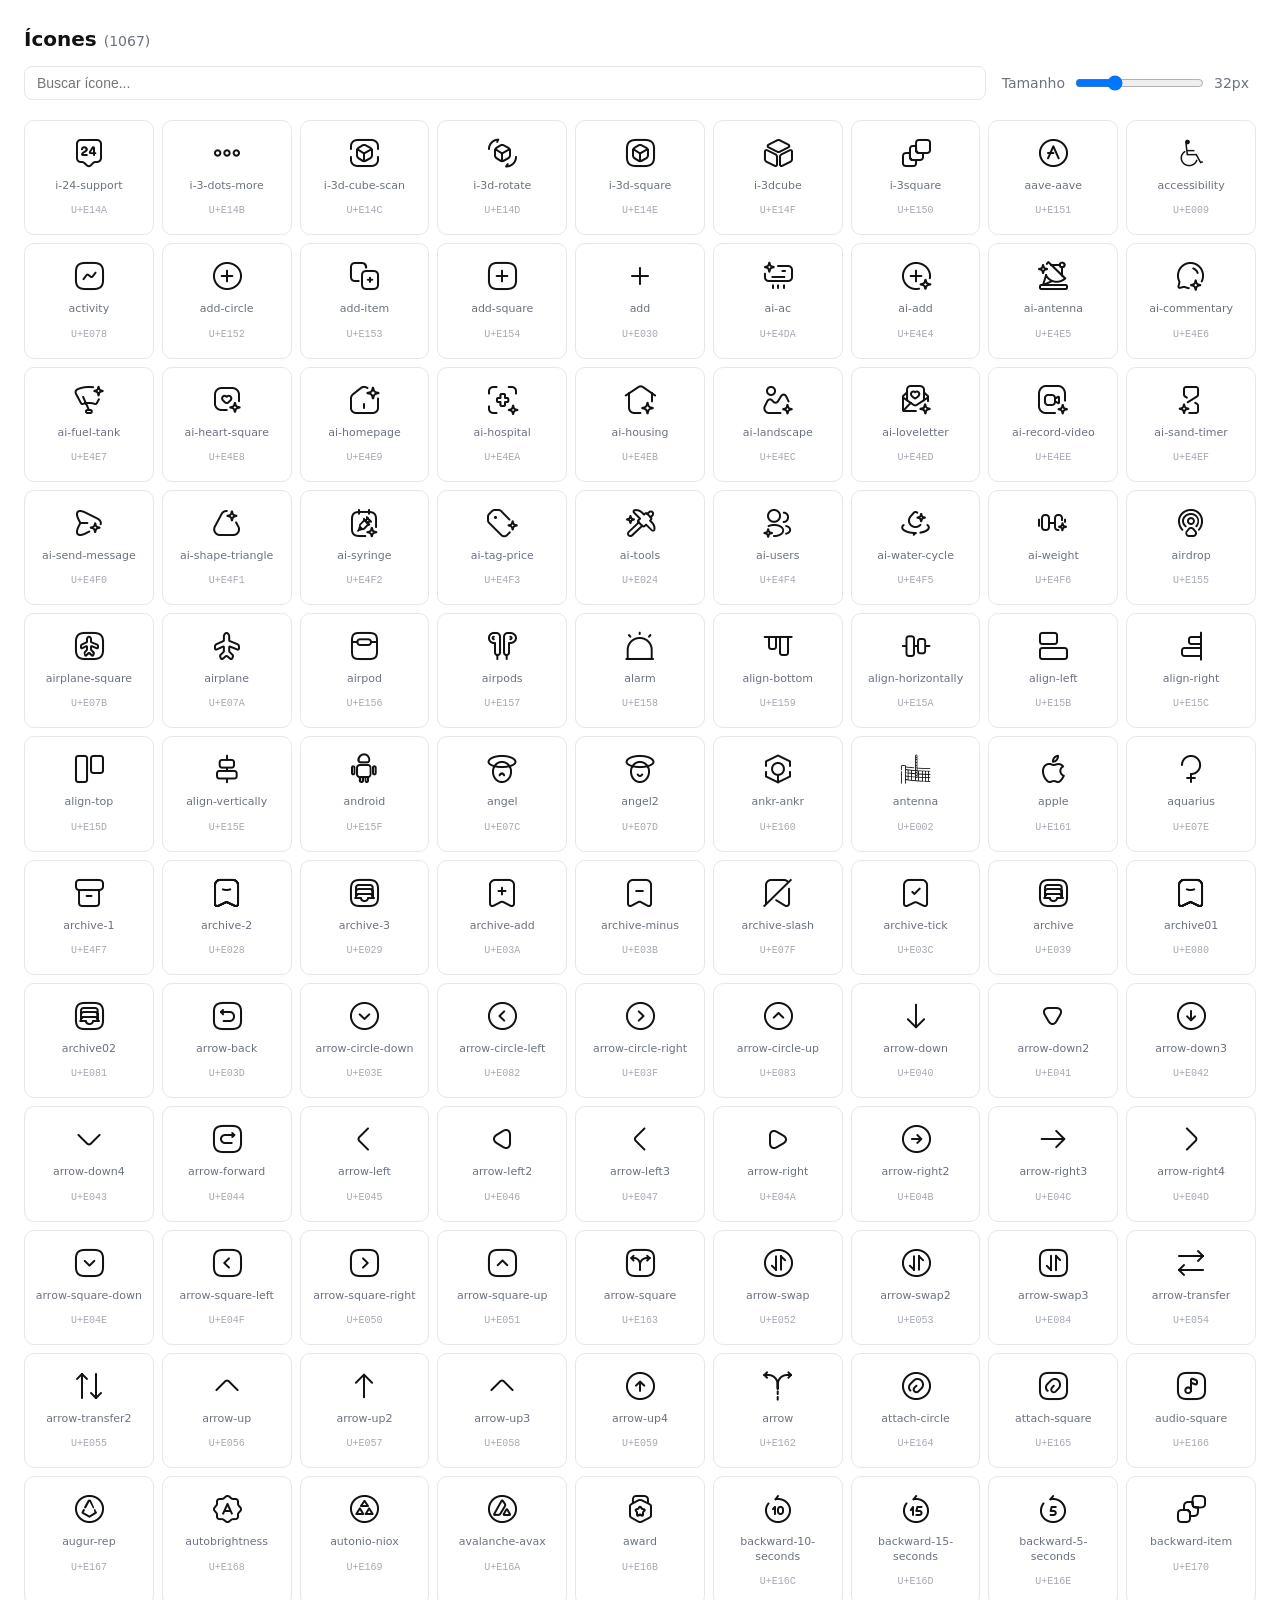
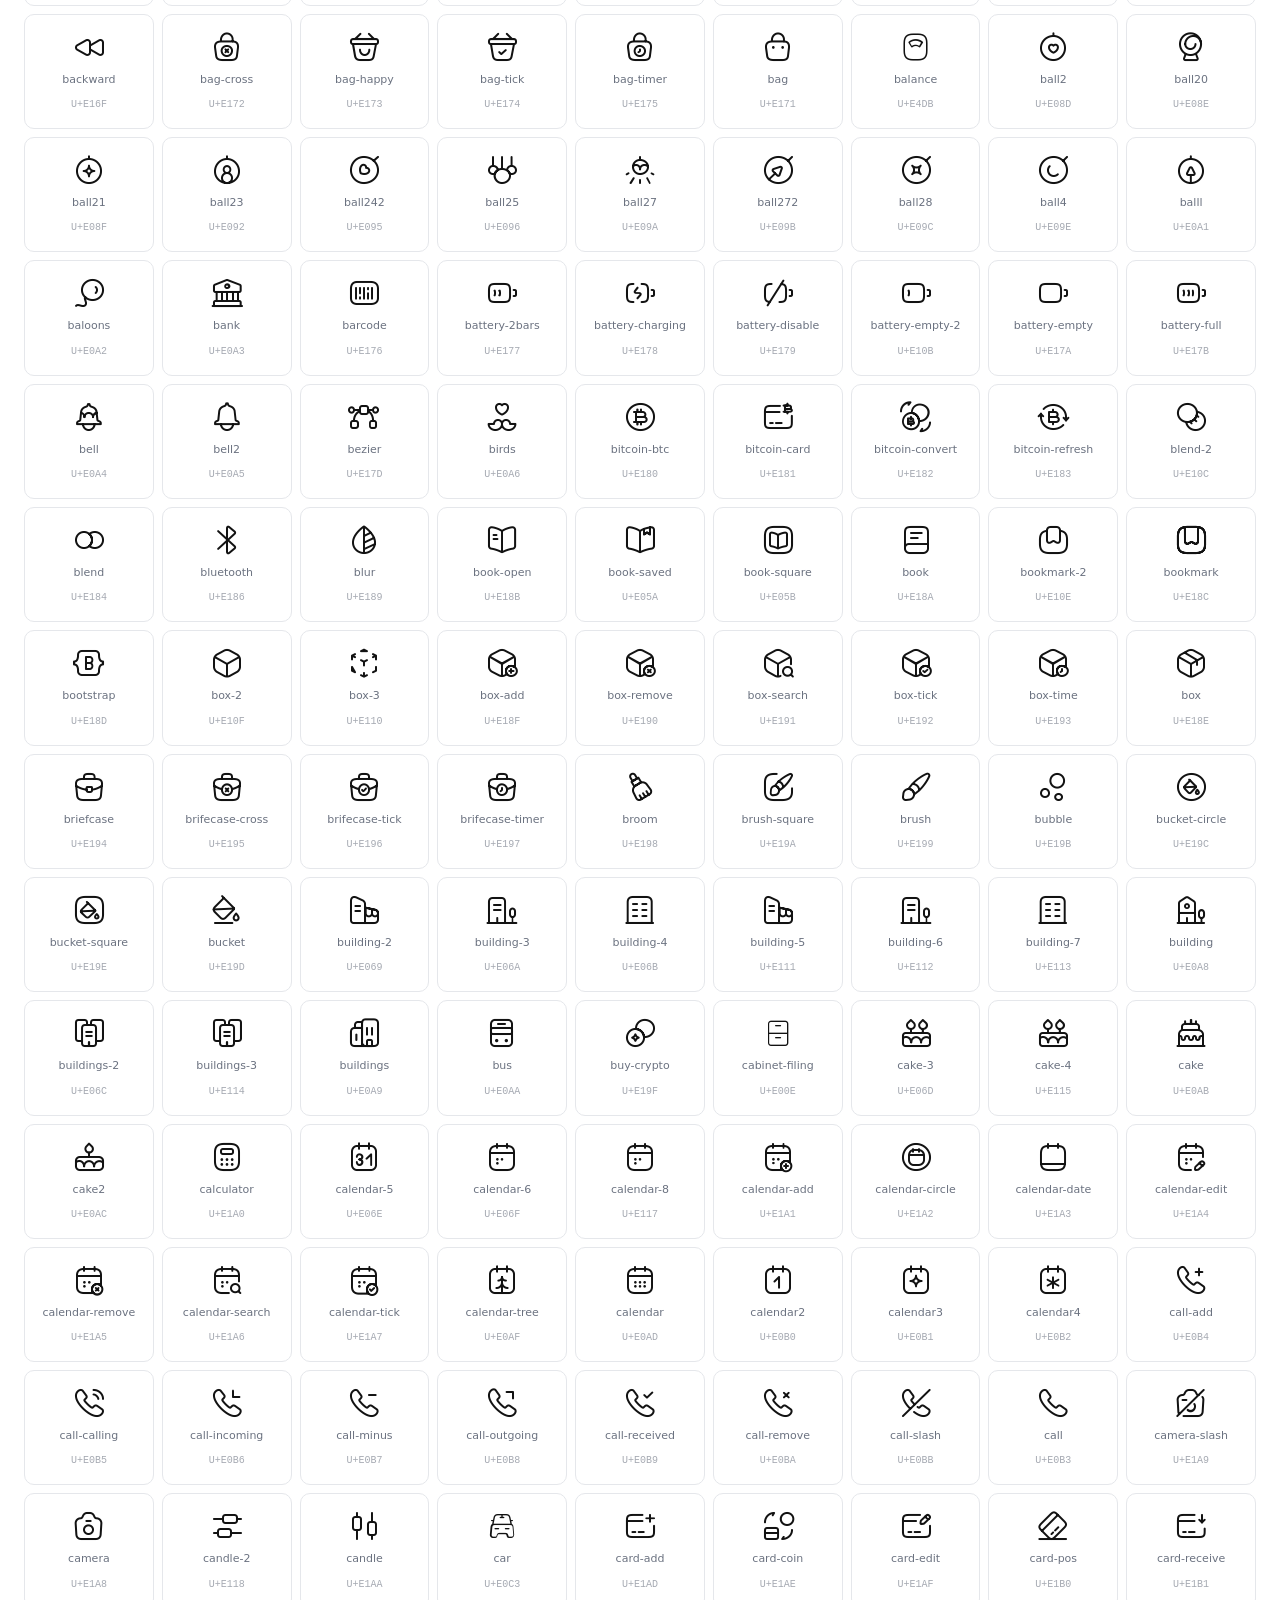
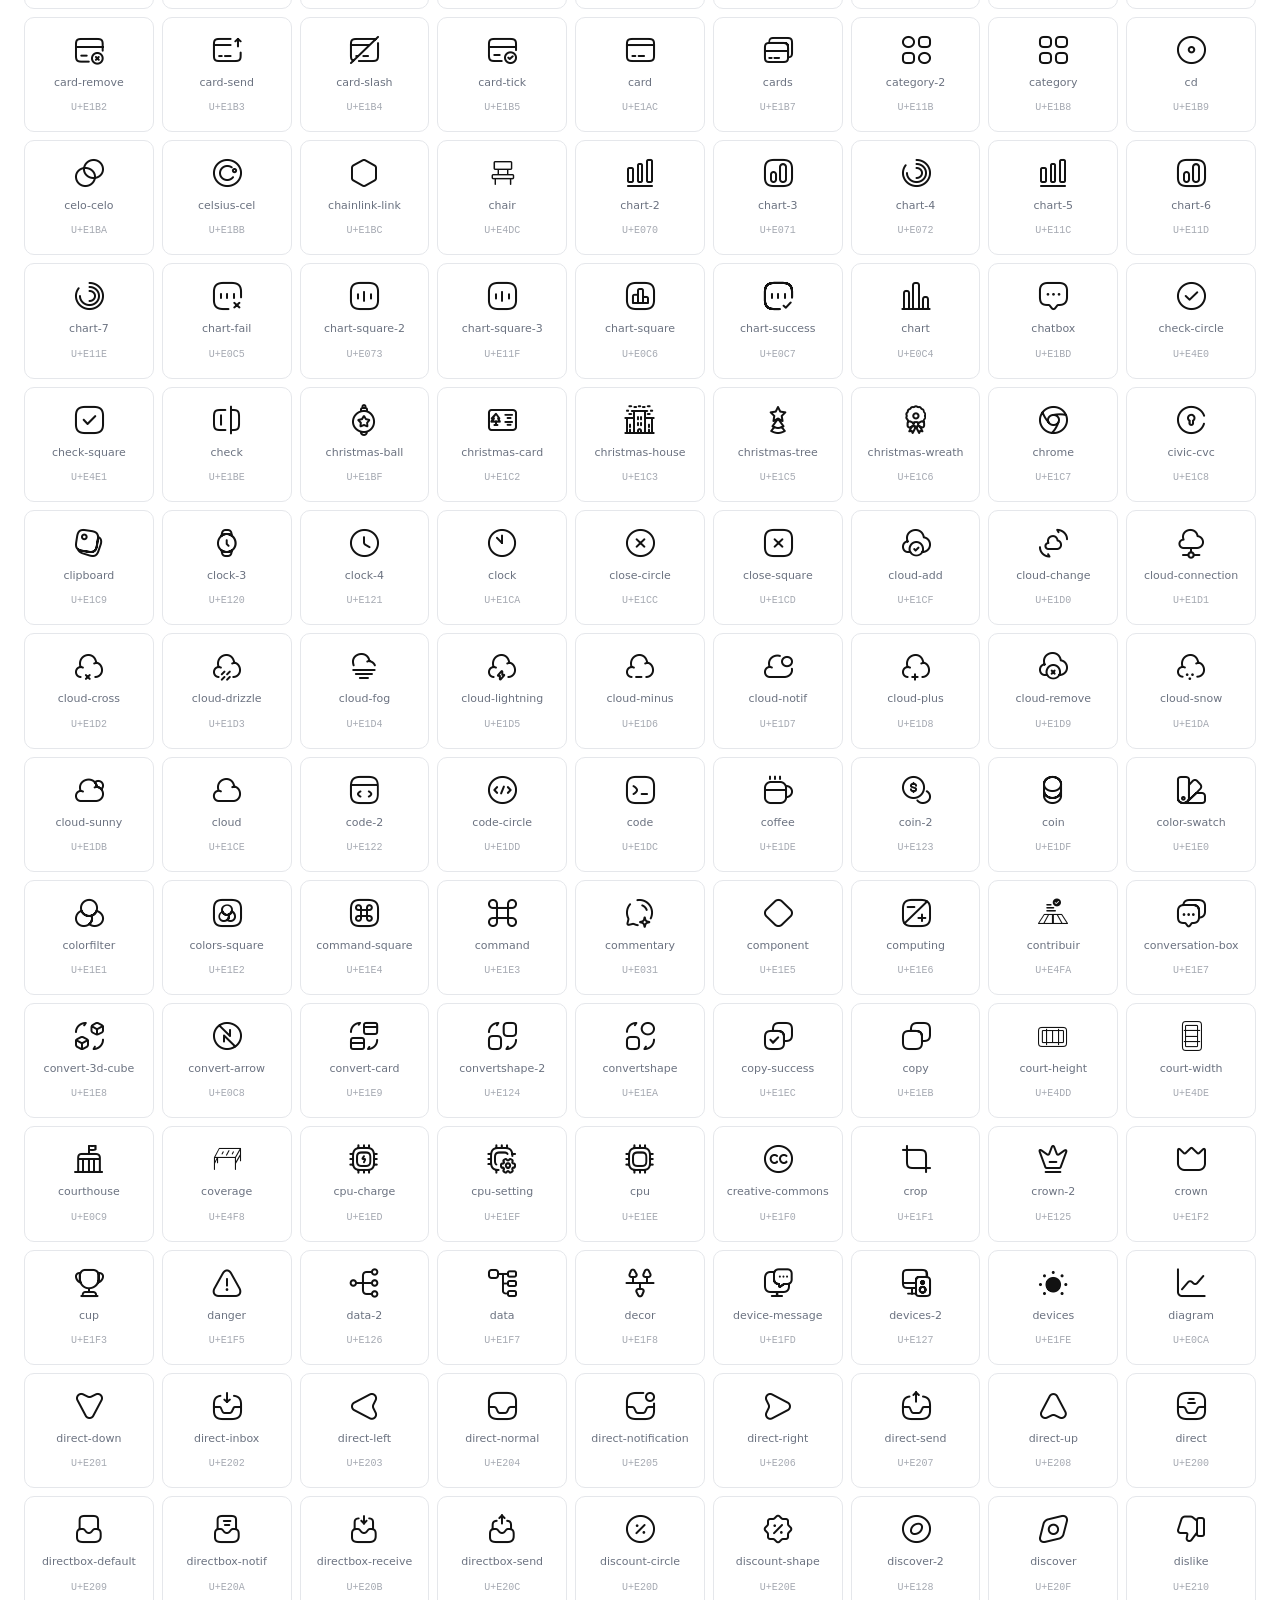
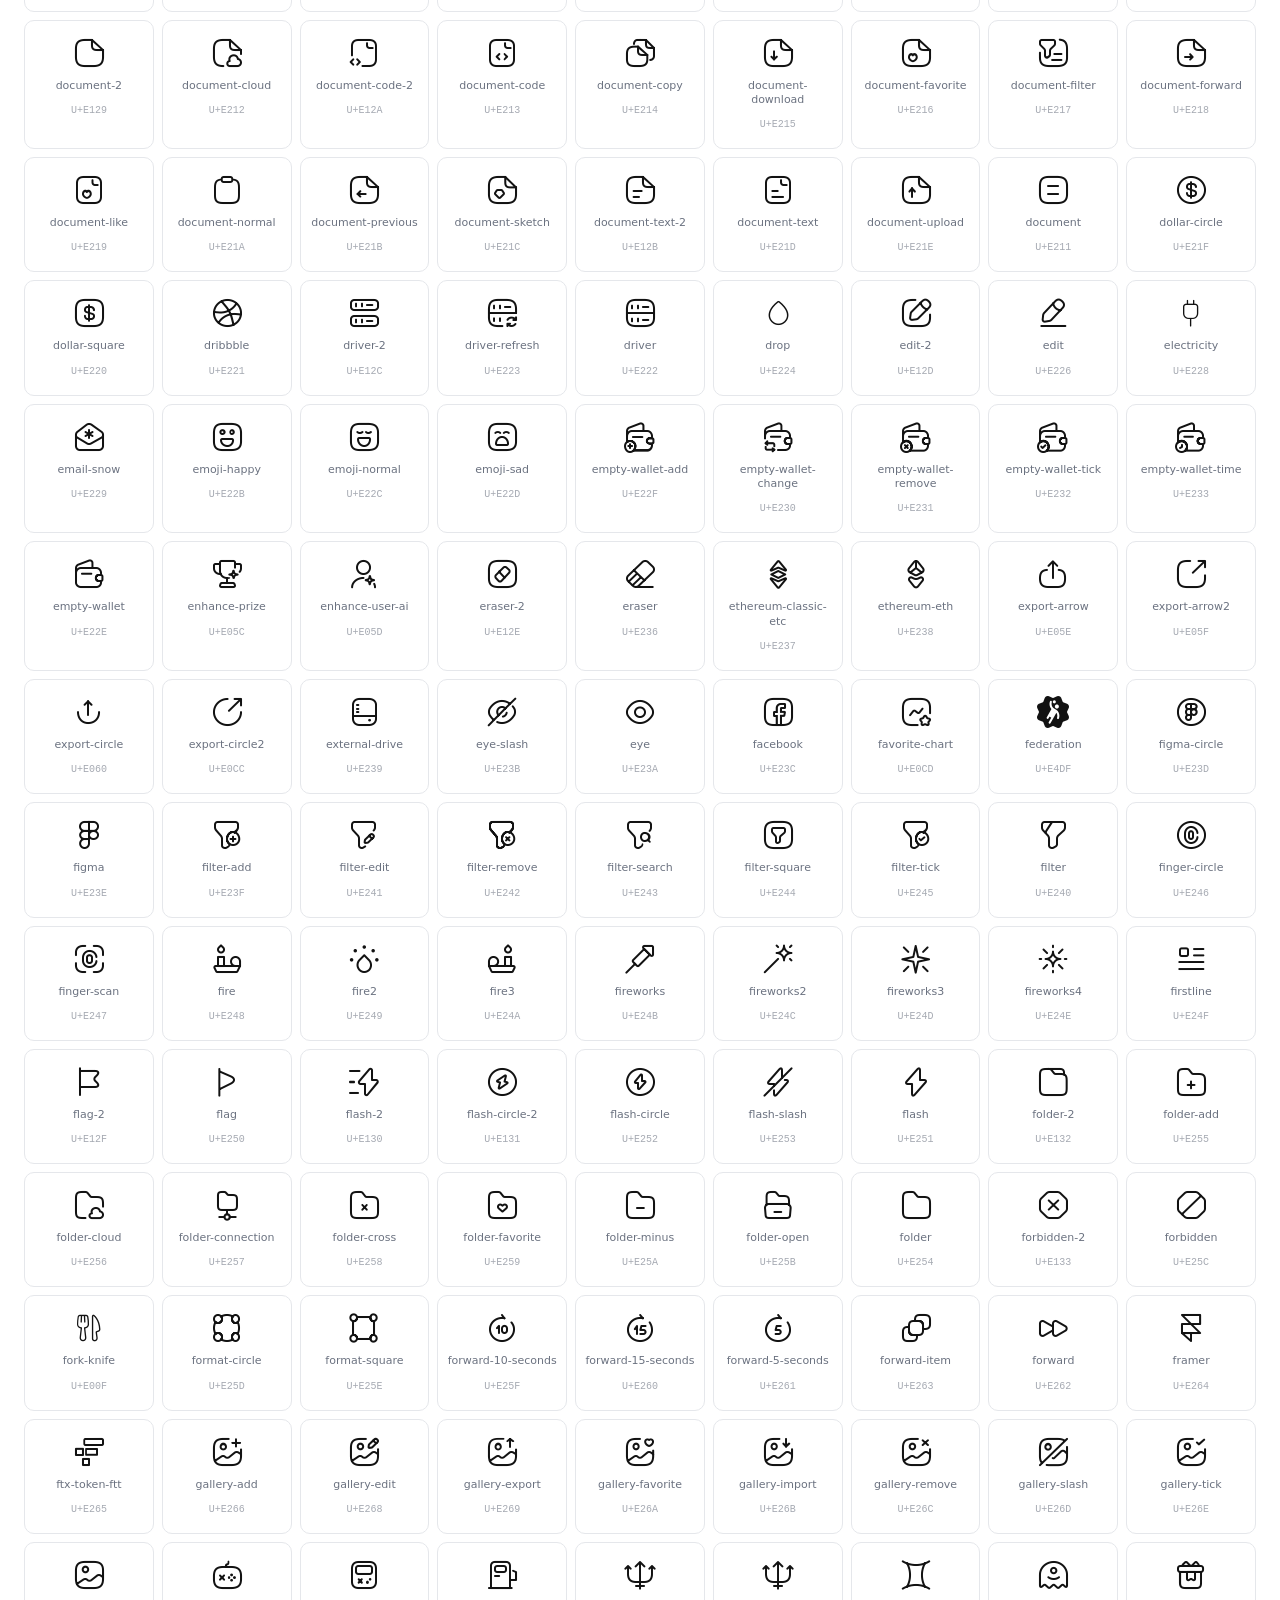
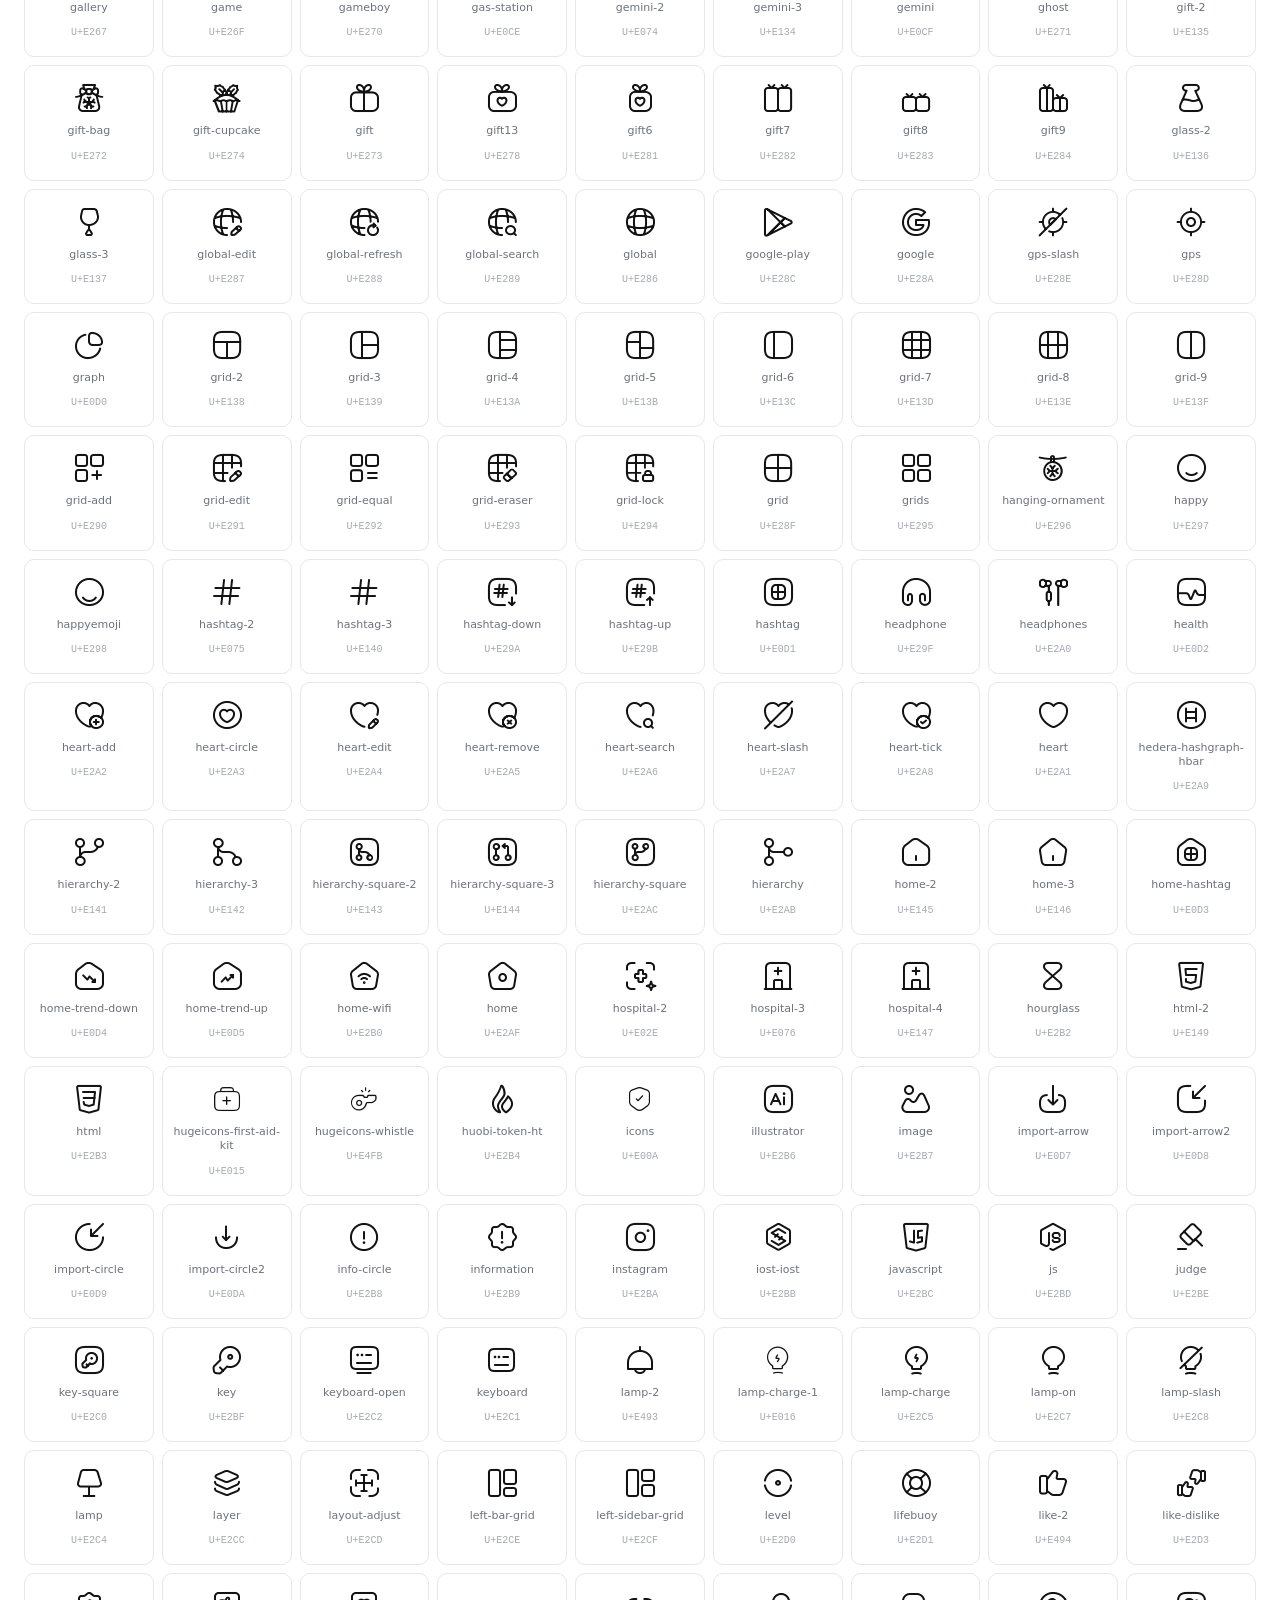
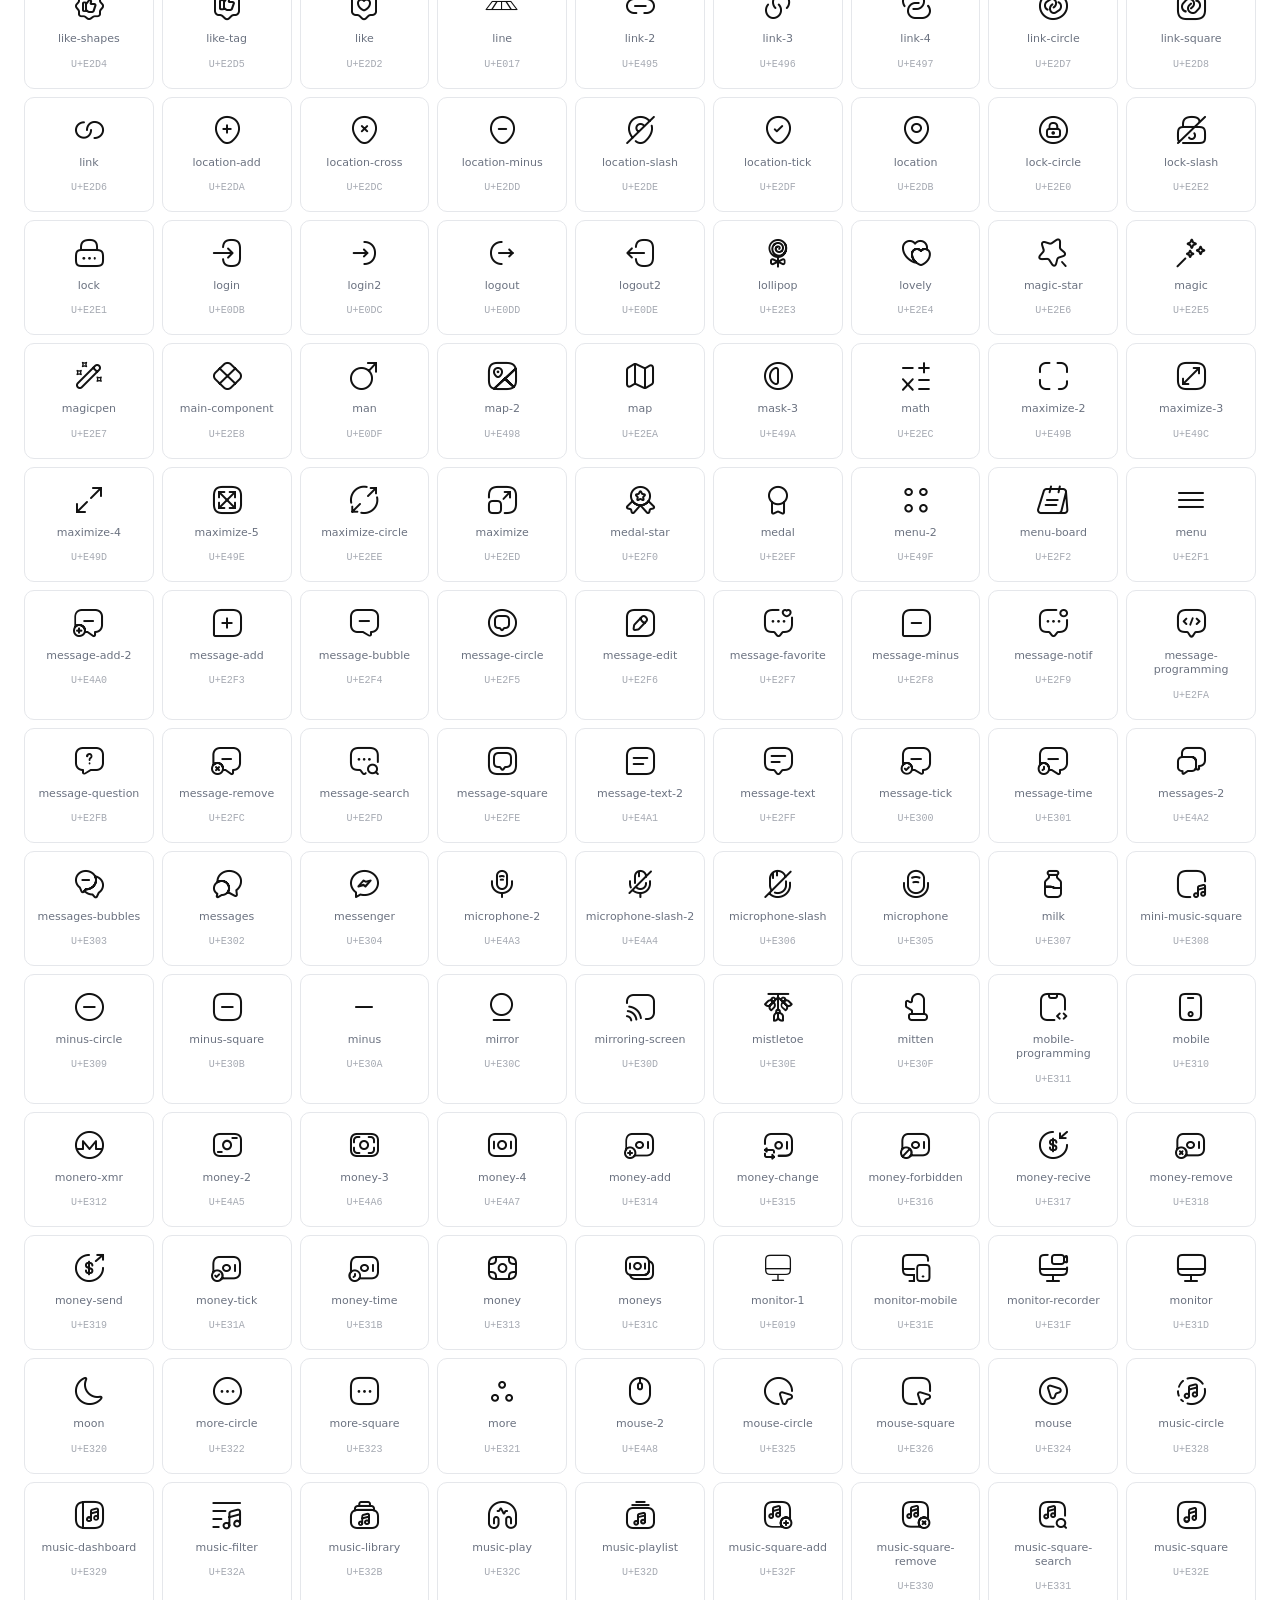
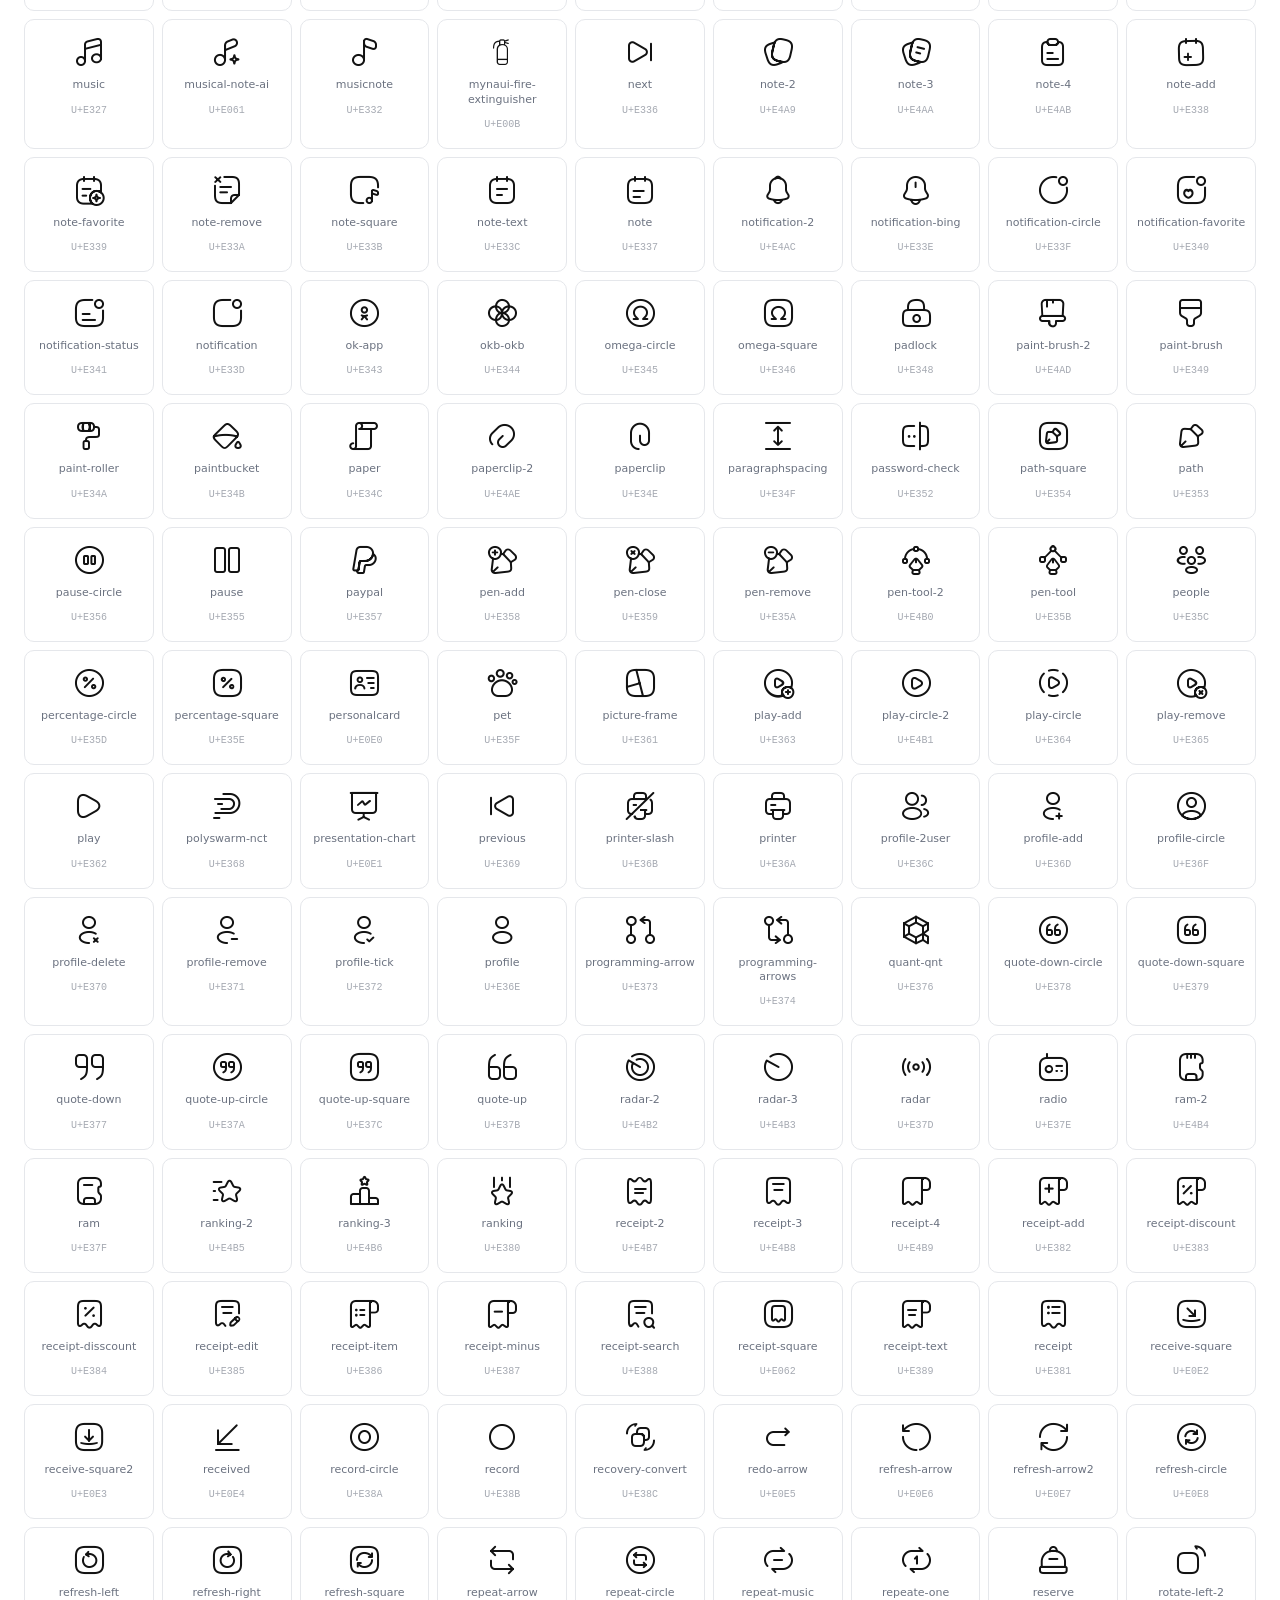
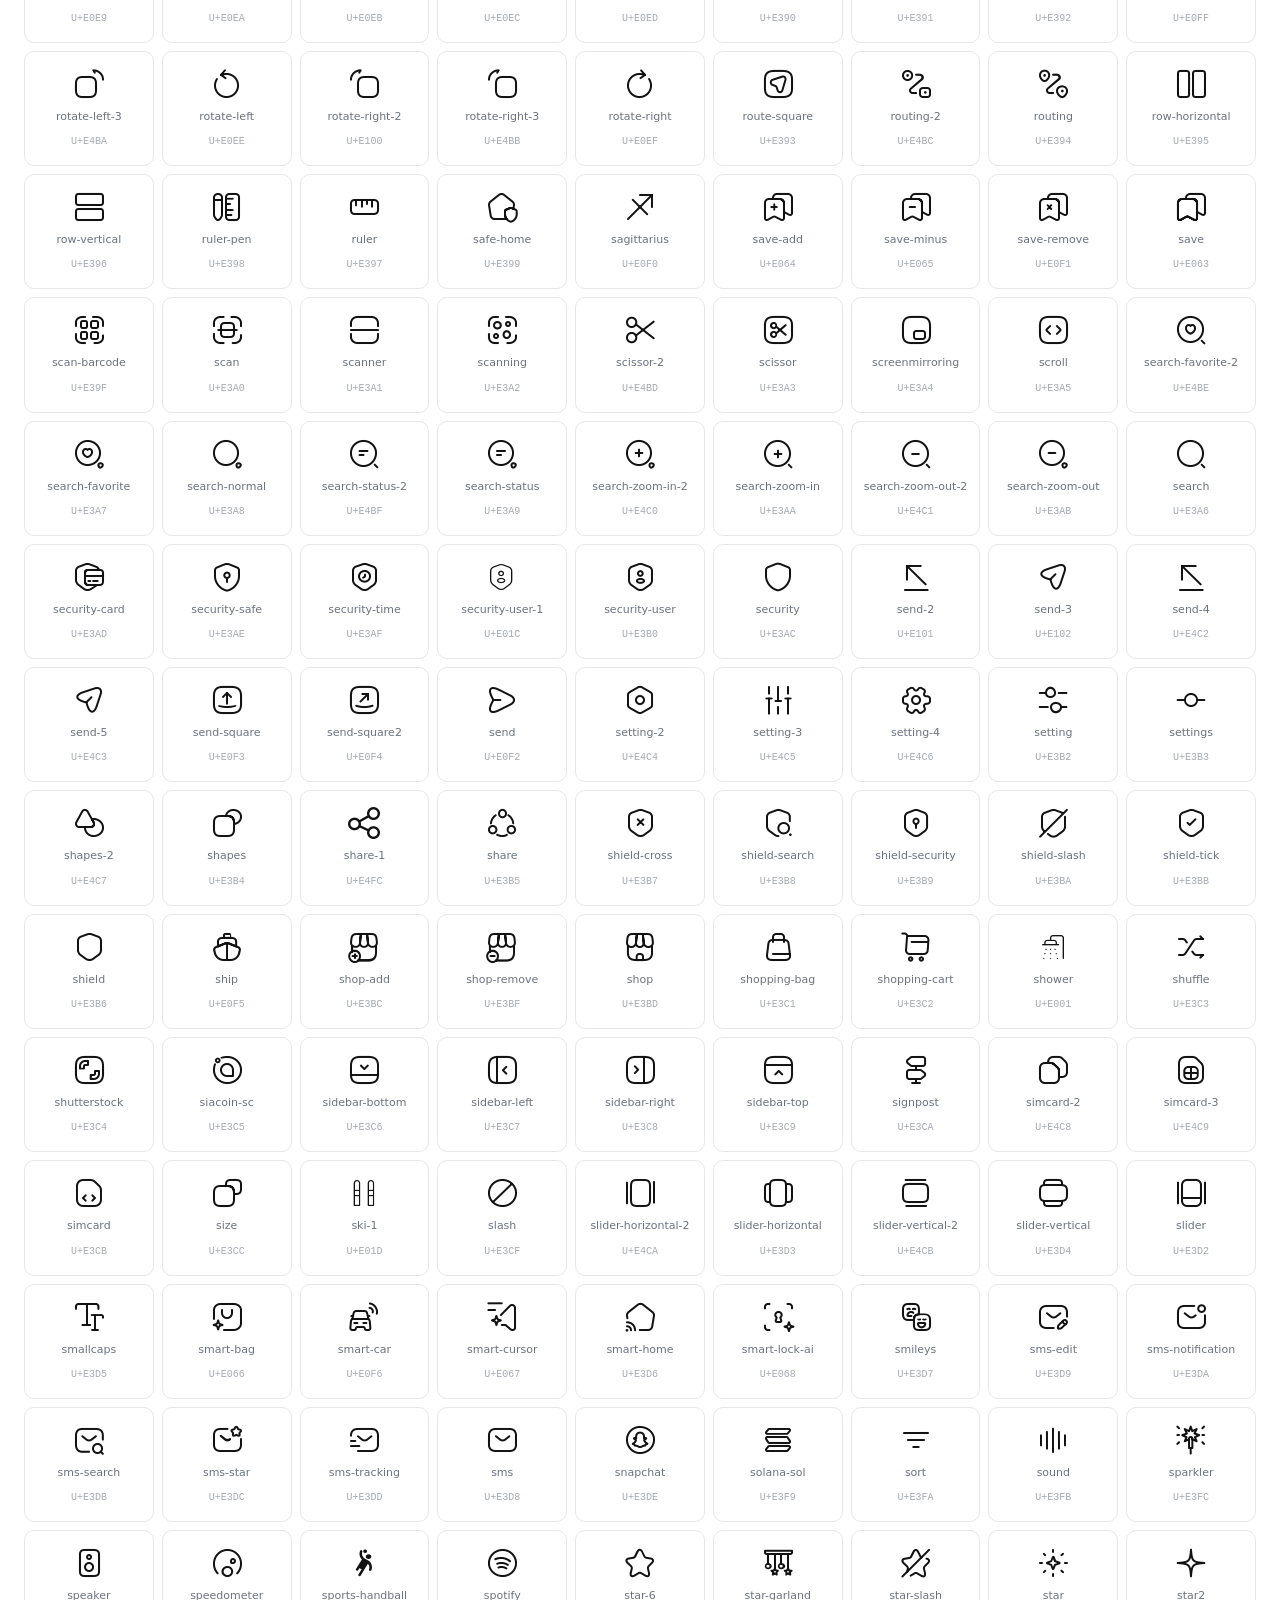
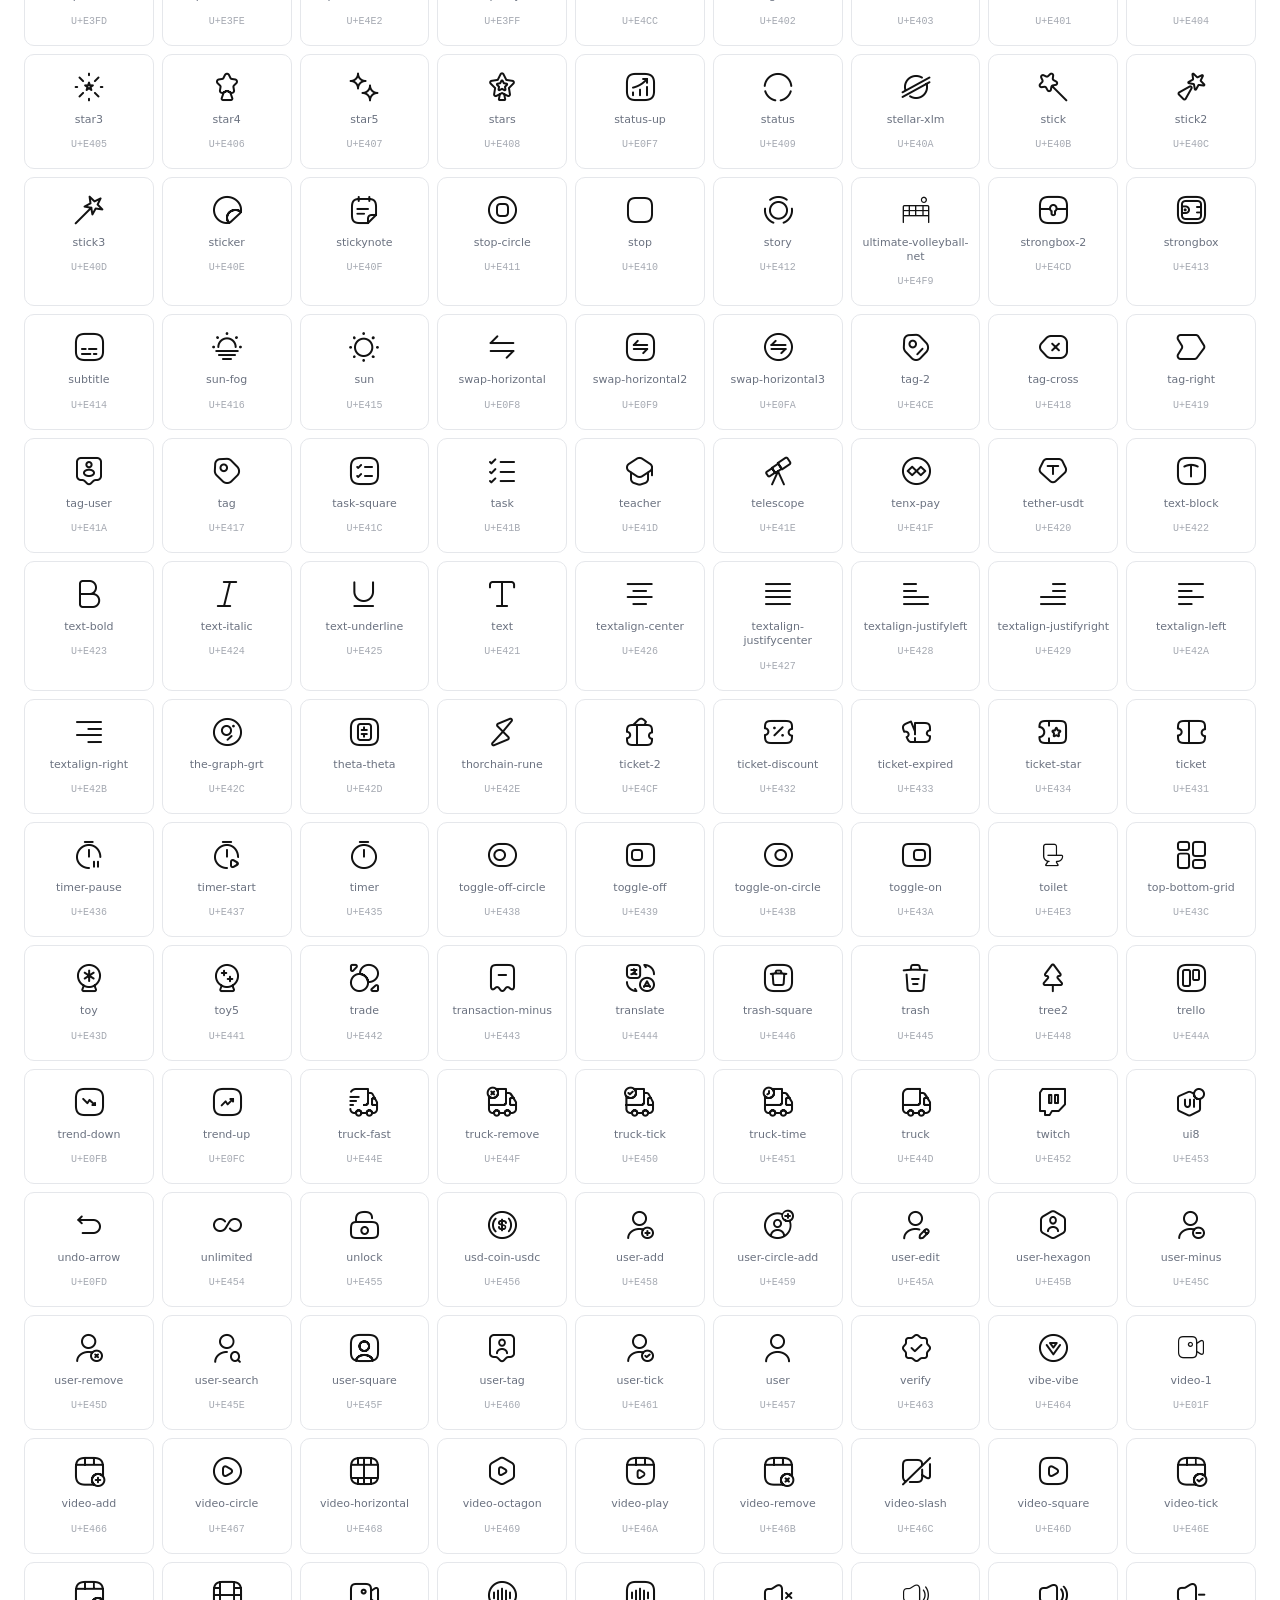
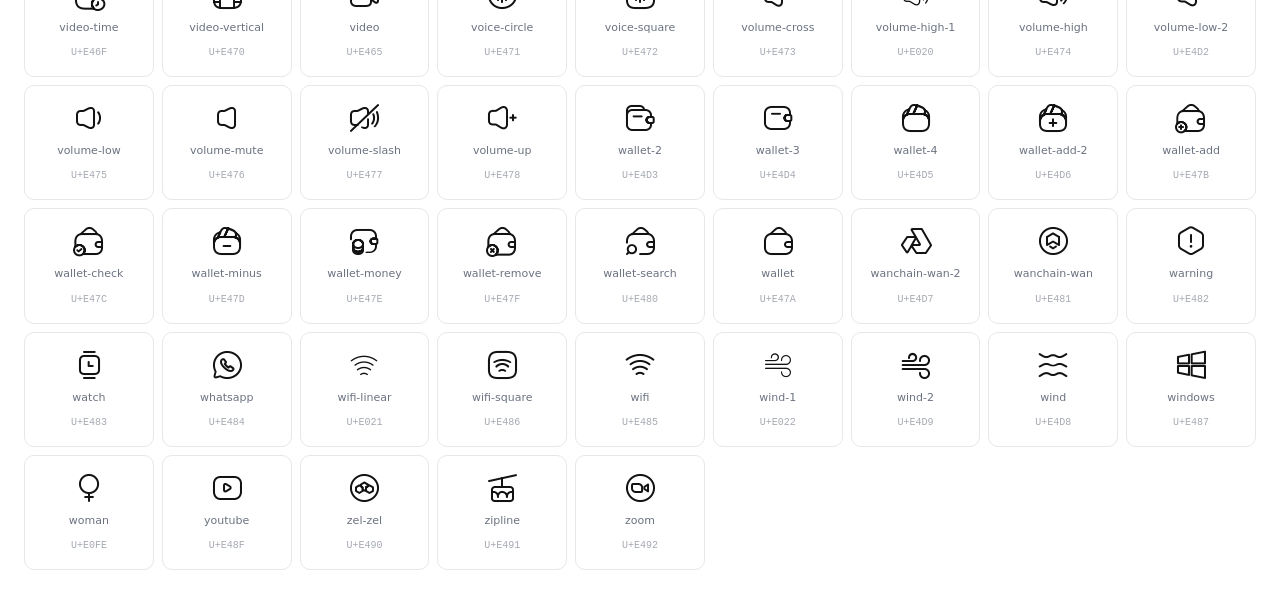
==== commit 3b93526e: "feat: add confirmation dialog for icon deletion - Introduced a native <dialog> element for confirmin" ====
--- a/viewer/index.html
+++ b/viewer/index.html
@@ -29,6 +29,24 @@
 
   <p id="empty" class="empty" hidden>Nenhum ícone encontrado.</p>
 
+  <!-- <dialog> nativo: dá backdrop, foco preso e Esc de graça, sem lib. -->
+  <dialog id="confirm" class="confirm">
+    <h2>Apagar ícone?</h2>
+    <p class="confirm-target">
+      <span id="confirm-glyph" class="icon" aria-hidden="true"></span>
+      <code id="confirm-file"></code>
+    </p>
+    <p class="confirm-warn">
+      O arquivo vai para <code>svg/_deleted/</code> — dá para restaurar com um
+      <code>mv</code>. A fonte só reflete isso depois de
+      <code>npm run build</code>.
+    </p>
+    <div class="confirm-actions">
+      <button id="confirm-cancel" type="button" class="btn">Cancelar</button>
+      <button id="confirm-ok" type="button" class="btn btn-danger">Apagar</button>
+    </div>
+  </dialog>
+
   <div id="toast" class="toast" role="status" aria-live="polite"></div>
 
   <!-- Ordem importa: icons.js define window.__ICONS__ antes de app.js usá-lo.
--- a/viewer/icons.css
+++ b/viewer/icons.css
@@ -24,113 +24,6 @@
   -moz-osx-font-smoothing: grayscale;
 }
 
-.icon-accessibility::before { content: "\e009"; }
-.icon-antena::before { content: "\e00d"; }
-.icon-cabinet-filing::before { content: "\e00e"; }
-.icon-cobertura::before { content: "\e000"; }
-.icon-fork-knife::before { content: "\e00f"; }
-.icon-icons::before { content: "\e00a"; }
-.icon-quadra-comprimento::before { content: "\e010"; }
-.icon-quadra-largura::before { content: "\e011"; }
-.icon-shower::before { content: "\e001"; }
-.icon-add-2::before { content: "\e103"; }
-.icon-ai-tools::before { content: "\e024"; }
-.icon-align-left-2::before { content: "\e104"; }
-.icon-align-top-2::before { content: "\e105"; }
-.icon-archive-2::before { content: "\e028"; }
-.icon-archive-3::before { content: "\e029"; }
-.icon-archive-4::before { content: "\e106"; }
-.icon-archive-5::before { content: "\e107"; }
-.icon-arrow-left4-2::before { content: "\e02a"; }
-.icon-arrow-swap2-2::before { content: "\e02b"; }
-.icon-arrow-up3-2::before { content: "\e02c"; }
-.icon-bag-2::before { content: "\e108"; }
-.icon-bag-cross-2::before { content: "\e109"; }
-.icon-bag-tick-2::before { content: "\e10a"; }
-.icon-battery-empty-2::before { content: "\e10b"; }
-.icon-blend-2::before { content: "\e10c"; }
-.icon-bluetooth-2::before { content: "\e10d"; }
-.icon-bookmark-2::before { content: "\e10e"; }
-.icon-box-2::before { content: "\e10f"; }
-.icon-box-3::before { content: "\e110"; }
-.icon-building-2::before { content: "\e069"; }
-.icon-building-3::before { content: "\e06a"; }
-.icon-building-4::before { content: "\e06b"; }
-.icon-building-5::before { content: "\e111"; }
-.icon-building-6::before { content: "\e112"; }
-.icon-building-7::before { content: "\e113"; }
-.icon-buildings-2::before { content: "\e06c"; }
-.icon-buildings-3::before { content: "\e114"; }
-.icon-cake-3::before { content: "\e06d"; }
-.icon-cake-4::before { content: "\e115"; }
-.icon-calendar-5::before { content: "\e06e"; }
-.icon-calendar-6::before { content: "\e06f"; }
-.icon-calendar-7::before { content: "\e116"; }
-.icon-calendar-8::before { content: "\e117"; }
-.icon-candle-2::before { content: "\e118"; }
-.icon-car-1::before { content: "\e012"; }
-.icon-card-remove-2::before { content: "\e119"; }
-.icon-card-tick-2::before { content: "\e11a"; }
-.icon-category-2::before { content: "\e11b"; }
-.icon-chart-2::before { content: "\e070"; }
-.icon-chart-3::before { content: "\e071"; }
-.icon-chart-4::before { content: "\e072"; }
-.icon-chart-5::before { content: "\e11c"; }
-.icon-chart-6::before { content: "\e11d"; }
-.icon-chart-7::before { content: "\e11e"; }
-.icon-chart-square-2::before { content: "\e073"; }
-.icon-chart-square-3::before { content: "\e11f"; }
-.icon-clock-3::before { content: "\e120"; }
-.icon-clock-4::before { content: "\e121"; }
-.icon-code-2::before { content: "\e122"; }
-.icon-coin-2::before { content: "\e123"; }
-.icon-commentary-2::before { content: "\e02d"; }
-.icon-convertshape-2::before { content: "\e124"; }
-.icon-crown-2::before { content: "\e125"; }
-.icon-data-2::before { content: "\e126"; }
-.icon-devices-2::before { content: "\e127"; }
-.icon-discover-2::before { content: "\e128"; }
-.icon-document-2::before { content: "\e129"; }
-.icon-document-code-2::before { content: "\e12a"; }
-.icon-document-text-2::before { content: "\e12b"; }
-.icon-driver-2::before { content: "\e12c"; }
-.icon-drop-1::before { content: "\e013"; }
-.icon-edit-2::before { content: "\e12d"; }
-.icon-electricity-1::before { content: "\e014"; }
-.icon-eraser-2::before { content: "\e12e"; }
-.icon-flag-2::before { content: "\e12f"; }
-.icon-flash-2::before { content: "\e130"; }
-.icon-flash-circle-2::before { content: "\e131"; }
-.icon-folder-2::before { content: "\e132"; }
-.icon-forbidden-2::before { content: "\e133"; }
-.icon-gemini-2::before { content: "\e074"; }
-.icon-gemini-3::before { content: "\e134"; }
-.icon-gift-2::before { content: "\e135"; }
-.icon-glass-2::before { content: "\e136"; }
-.icon-glass-3::before { content: "\e137"; }
-.icon-grid-2::before { content: "\e138"; }
-.icon-grid-3::before { content: "\e139"; }
-.icon-grid-4::before { content: "\e13a"; }
-.icon-grid-5::before { content: "\e13b"; }
-.icon-grid-6::before { content: "\e13c"; }
-.icon-grid-7::before { content: "\e13d"; }
-.icon-grid-8::before { content: "\e13e"; }
-.icon-grid-9::before { content: "\e13f"; }
-.icon-hashtag-2::before { content: "\e075"; }
-.icon-hashtag-3::before { content: "\e140"; }
-.icon-hierarchy-2::before { content: "\e141"; }
-.icon-hierarchy-3::before { content: "\e142"; }
-.icon-hierarchy-square-2::before { content: "\e143"; }
-.icon-hierarchy-square-3::before { content: "\e144"; }
-.icon-home-2::before { content: "\e145"; }
-.icon-home-3::before { content: "\e146"; }
-.icon-hospital-2::before { content: "\e02e"; }
-.icon-hospital-3::before { content: "\e076"; }
-.icon-hospital-4::before { content: "\e147"; }
-.icon-house-2::before { content: "\e077"; }
-.icon-house-3::before { content: "\e148"; }
-.icon-html-2::before { content: "\e149"; }
-.icon-hugeicons-first-aid-kit::before { content: "\e015"; }
 .icon-i-24-support::before { content: "\e14a"; }
 .icon-i-3-dots-more::before { content: "\e14b"; }
 .icon-i-3d-cube-scan::before { content: "\e14c"; }
@@ -139,34 +32,36 @@
 .icon-i-3dcube::before { content: "\e14f"; }
 .icon-i-3square::before { content: "\e150"; }
 .icon-aave-aave::before { content: "\e151"; }
+.icon-accessibility::before { content: "\e009"; }
 .icon-activity::before { content: "\e078"; }
 .icon-add-circle::before { content: "\e152"; }
 .icon-add-item::before { content: "\e153"; }
 .icon-add-square::before { content: "\e154"; }
-.icon-ac::before { content: "\e02f"; }
 .icon-add::before { content: "\e030"; }
-.icon-antenna::before { content: "\e002"; }
-.icon-commentary::before { content: "\e031"; }
-.icon-fuel-tank::before { content: "\e003"; }
-.icon-heart-square::before { content: "\e004"; }
-.icon-homepage::before { content: "\e005"; }
-.icon-hospital::before { content: "\e079"; }
-.icon-housing::before { content: "\e025"; }
-.icon-landscape::before { content: "\e032"; }
-.icon-loveletter::before { content: "\e006"; }
-.icon-record-video::before { content: "\e023"; }
-.icon-sand-timer::before { content: "\e033"; }
-.icon-send-message::before { content: "\e026"; }
-.icon-shape-triangle::before { content: "\e034"; }
-.icon-syringe::before { content: "\e007"; }
-.icon-tag-price::before { content: "\e035"; }
-.icon-tools::before { content: "\e027"; }
-.icon-users::before { content: "\e036"; }
-.icon-water-cycle::before { content: "\e037"; }
-.icon-weight::before { content: "\e038"; }
+.icon-ai-ac::before { content: "\e4da"; }
+.icon-ai-add::before { content: "\e4e4"; }
+.icon-ai-antenna::before { content: "\e4e5"; }
+.icon-ai-commentary::before { content: "\e4e6"; }
+.icon-ai-fuel-tank::before { content: "\e4e7"; }
+.icon-ai-heart-square::before { content: "\e4e8"; }
+.icon-ai-homepage::before { content: "\e4e9"; }
+.icon-ai-hospital::before { content: "\e4ea"; }
+.icon-ai-housing::before { content: "\e4eb"; }
+.icon-ai-landscape::before { content: "\e4ec"; }
+.icon-ai-loveletter::before { content: "\e4ed"; }
+.icon-ai-record-video::before { content: "\e4ee"; }
+.icon-ai-sand-timer::before { content: "\e4ef"; }
+.icon-ai-send-message::before { content: "\e4f0"; }
+.icon-ai-shape-triangle::before { content: "\e4f1"; }
+.icon-ai-syringe::before { content: "\e4f2"; }
+.icon-ai-tag-price::before { content: "\e4f3"; }
+.icon-ai-tools::before { content: "\e024"; }
+.icon-ai-users::before { content: "\e4f4"; }
+.icon-ai-water-cycle::before { content: "\e4f5"; }
+.icon-ai-weight::before { content: "\e4f6"; }
 .icon-airdrop::before { content: "\e155"; }
+.icon-airplane-square::before { content: "\e07b"; }
 .icon-airplane::before { content: "\e07a"; }
-.icon-airplane-square::before { content: "\e07b"; }
 .icon-airpod::before { content: "\e156"; }
 .icon-airpods::before { content: "\e157"; }
 .icon-alarm::before { content: "\e158"; }
@@ -180,16 +75,19 @@
 .icon-angel::before { content: "\e07c"; }
 .icon-angel2::before { content: "\e07d"; }
 .icon-ankr-ankr::before { content: "\e160"; }
+.icon-antenna::before { content: "\e002"; }
 .icon-apple::before { content: "\e161"; }
 .icon-aquarius::before { content: "\e07e"; }
+.icon-archive-1::before { content: "\e4f7"; }
+.icon-archive-2::before { content: "\e028"; }
+.icon-archive-3::before { content: "\e029"; }
 .icon-archive-add::before { content: "\e03a"; }
-.icon-archive::before { content: "\e039"; }
 .icon-archive-minus::before { content: "\e03b"; }
 .icon-archive-slash::before { content: "\e07f"; }
 .icon-archive-tick::before { content: "\e03c"; }
+.icon-archive::before { content: "\e039"; }
 .icon-archive01::before { content: "\e080"; }
 .icon-archive02::before { content: "\e081"; }
-.icon-arrow::before { content: "\e162"; }
 .icon-arrow-back::before { content: "\e03d"; }
 .icon-arrow-circle-down::before { content: "\e03e"; }
 .icon-arrow-circle-left::before { content: "\e082"; }
@@ -207,11 +105,11 @@
 .icon-arrow-right2::before { content: "\e04b"; }
 .icon-arrow-right3::before { content: "\e04c"; }
 .icon-arrow-right4::before { content: "\e04d"; }
-.icon-arrow-square::before { content: "\e163"; }
 .icon-arrow-square-down::before { content: "\e04e"; }
 .icon-arrow-square-left::before { content: "\e04f"; }
 .icon-arrow-square-right::before { content: "\e050"; }
 .icon-arrow-square-up::before { content: "\e051"; }
+.icon-arrow-square::before { content: "\e163"; }
 .icon-arrow-swap::before { content: "\e052"; }
 .icon-arrow-swap2::before { content: "\e053"; }
 .icon-arrow-swap3::before { content: "\e084"; }
@@ -221,6 +119,7 @@
 .icon-arrow-up2::before { content: "\e057"; }
 .icon-arrow-up3::before { content: "\e058"; }
 .icon-arrow-up4::before { content: "\e059"; }
+.icon-arrow::before { content: "\e162"; }
 .icon-attach-circle::before { content: "\e164"; }
 .icon-attach-square::before { content: "\e165"; }
 .icon-audio-square::before { content: "\e166"; }
@@ -232,41 +131,24 @@
 .icon-backward-10-seconds::before { content: "\e16c"; }
 .icon-backward-15-seconds::before { content: "\e16d"; }
 .icon-backward-5-seconds::before { content: "\e16e"; }
+.icon-backward-item::before { content: "\e170"; }
 .icon-backward::before { content: "\e16f"; }
-.icon-backward-item::before { content: "\e170"; }
-.icon-bag::before { content: "\e171"; }
 .icon-bag-cross::before { content: "\e172"; }
 .icon-bag-happy::before { content: "\e173"; }
 .icon-bag-tick::before { content: "\e174"; }
 .icon-bag-timer::before { content: "\e175"; }
-.icon-ball::before { content: "\e085"; }
-.icon-ball10::before { content: "\e086"; }
-.icon-ball11::before { content: "\e087"; }
-.icon-ball112::before { content: "\e088"; }
-.icon-ball16::before { content: "\e089"; }
-.icon-ball18::before { content: "\e08a"; }
-.icon-ball182::before { content: "\e08b"; }
-.icon-ball19::before { content: "\e08c"; }
+.icon-bag::before { content: "\e171"; }
+.icon-balance::before { content: "\e4db"; }
 .icon-ball2::before { content: "\e08d"; }
 .icon-ball20::before { content: "\e08e"; }
 .icon-ball21::before { content: "\e08f"; }
-.icon-ball22::before { content: "\e090"; }
-.icon-ball222::before { content: "\e091"; }
 .icon-ball23::before { content: "\e092"; }
-.icon-ball232::before { content: "\e093"; }
-.icon-ball24::before { content: "\e094"; }
 .icon-ball242::before { content: "\e095"; }
 .icon-ball25::before { content: "\e096"; }
-.icon-ball252::before { content: "\e097"; }
-.icon-ball26::before { content: "\e098"; }
-.icon-ball262::before { content: "\e099"; }
 .icon-ball27::before { content: "\e09a"; }
 .icon-ball272::before { content: "\e09b"; }
 .icon-ball28::before { content: "\e09c"; }
-.icon-ball3::before { content: "\e09d"; }
 .icon-ball4::before { content: "\e09e"; }
-.icon-ball5::before { content: "\e09f"; }
-.icon-ball9::before { content: "\e0a0"; }
 .icon-balll::before { content: "\e0a1"; }
 .icon-baloons::before { content: "\e0a2"; }
 .icon-bank::before { content: "\e0a3"; }
@@ -274,59 +156,69 @@
 .icon-battery-2bars::before { content: "\e177"; }
 .icon-battery-charging::before { content: "\e178"; }
 .icon-battery-disable::before { content: "\e179"; }
+.icon-battery-empty-2::before { content: "\e10b"; }
 .icon-battery-empty::before { content: "\e17a"; }
 .icon-battery-full::before { content: "\e17b"; }
-.icon-behance::before { content: "\e17c"; }
 .icon-bell::before { content: "\e0a4"; }
 .icon-bell2::before { content: "\e0a5"; }
 .icon-bezier::before { content: "\e17d"; }
-.icon-binance-coin-bnb::before { content: "\e17e"; }
-.icon-binance-usd-busd::before { content: "\e17f"; }
 .icon-birds::before { content: "\e0a6"; }
 .icon-bitcoin-btc::before { content: "\e180"; }
 .icon-bitcoin-card::before { content: "\e181"; }
 .icon-bitcoin-convert::before { content: "\e182"; }
 .icon-bitcoin-refresh::before { content: "\e183"; }
+.icon-blend-2::before { content: "\e10c"; }
 .icon-blend::before { content: "\e184"; }
-.icon-blogger::before { content: "\e185"; }
 .icon-bluetooth::before { content: "\e186"; }
-.icon-bluetooth-circle::before { content: "\e187"; }
-.icon-bluetooth-rectangle::before { content: "\e188"; }
 .icon-blur::before { content: "\e189"; }
-.icon-book::before { content: "\e18a"; }
 .icon-book-open::before { content: "\e18b"; }
 .icon-book-saved::before { content: "\e05a"; }
 .icon-book-square::before { content: "\e05b"; }
-.icon-booking-snow::before { content: "\e0a7"; }
+.icon-book::before { content: "\e18a"; }
+.icon-bookmark-2::before { content: "\e10e"; }
 .icon-bookmark::before { content: "\e18c"; }
 .icon-bootstrap::before { content: "\e18d"; }
-.icon-box::before { content: "\e18e"; }
+.icon-box-2::before { content: "\e10f"; }
+.icon-box-3::before { content: "\e110"; }
 .icon-box-add::before { content: "\e18f"; }
 .icon-box-remove::before { content: "\e190"; }
 .icon-box-search::before { content: "\e191"; }
 .icon-box-tick::before { content: "\e192"; }
 .icon-box-time::before { content: "\e193"; }
+.icon-box::before { content: "\e18e"; }
 .icon-briefcase::before { content: "\e194"; }
 .icon-brifecase-cross::before { content: "\e195"; }
 .icon-brifecase-tick::before { content: "\e196"; }
 .icon-brifecase-timer::before { content: "\e197"; }
 .icon-broom::before { content: "\e198"; }
+.icon-brush-square::before { content: "\e19a"; }
 .icon-brush::before { content: "\e199"; }
-.icon-brush-square::before { content: "\e19a"; }
 .icon-bubble::before { content: "\e19b"; }
 .icon-bucket-circle::before { content: "\e19c"; }
+.icon-bucket-square::before { content: "\e19e"; }
 .icon-bucket::before { content: "\e19d"; }
-.icon-bucket-square::before { content: "\e19e"; }
+.icon-building-2::before { content: "\e069"; }
+.icon-building-3::before { content: "\e06a"; }
+.icon-building-4::before { content: "\e06b"; }
+.icon-building-5::before { content: "\e111"; }
+.icon-building-6::before { content: "\e112"; }
+.icon-building-7::before { content: "\e113"; }
 .icon-building::before { content: "\e0a8"; }
+.icon-buildings-2::before { content: "\e06c"; }
+.icon-buildings-3::before { content: "\e114"; }
 .icon-buildings::before { content: "\e0a9"; }
 .icon-bus::before { content: "\e0aa"; }
 .icon-buy-crypto::before { content: "\e19f"; }
+.icon-cabinet-filing::before { content: "\e00e"; }
+.icon-cake-3::before { content: "\e06d"; }
+.icon-cake-4::before { content: "\e115"; }
 .icon-cake::before { content: "\e0ab"; }
 .icon-cake2::before { content: "\e0ac"; }
 .icon-calculator::before { content: "\e1a0"; }
-.icon-calendar::before { content: "\e0ad"; }
+.icon-calendar-5::before { content: "\e06e"; }
+.icon-calendar-6::before { content: "\e06f"; }
+.icon-calendar-8::before { content: "\e117"; }
 .icon-calendar-add::before { content: "\e1a1"; }
-.icon-calendar-christmas::before { content: "\e0ae"; }
 .icon-calendar-circle::before { content: "\e1a2"; }
 .icon-calendar-date::before { content: "\e1a3"; }
 .icon-calendar-edit::before { content: "\e1a4"; }
@@ -334,10 +226,10 @@
 .icon-calendar-search::before { content: "\e1a6"; }
 .icon-calendar-tick::before { content: "\e1a7"; }
 .icon-calendar-tree::before { content: "\e0af"; }
+.icon-calendar::before { content: "\e0ad"; }
 .icon-calendar2::before { content: "\e0b0"; }
 .icon-calendar3::before { content: "\e0b1"; }
 .icon-calendar4::before { content: "\e0b2"; }
-.icon-call::before { content: "\e0b3"; }
 .icon-call-add::before { content: "\e0b4"; }
 .icon-call-calling::before { content: "\e0b5"; }
 .icon-call-incoming::before { content: "\e0b6"; }
@@ -346,19 +238,12 @@
 .icon-call-received::before { content: "\e0b9"; }
 .icon-call-remove::before { content: "\e0ba"; }
 .icon-call-slash::before { content: "\e0bb"; }
+.icon-call::before { content: "\e0b3"; }
+.icon-camera-slash::before { content: "\e1a9"; }
 .icon-camera::before { content: "\e1a8"; }
-.icon-camera-slash::before { content: "\e1a9"; }
+.icon-candle-2::before { content: "\e118"; }
 .icon-candle::before { content: "\e1aa"; }
-.icon-candy::before { content: "\e0bc"; }
-.icon-candy-cane::before { content: "\e0bd"; }
-.icon-candy-cane2::before { content: "\e0be"; }
-.icon-candy-cane3::before { content: "\e0bf"; }
-.icon-candy-cane4::before { content: "\e0c0"; }
-.icon-candy2::before { content: "\e0c1"; }
-.icon-candy3::before { content: "\e0c2"; }
-.icon-candy4::before { content: "\e1ab"; }
 .icon-car::before { content: "\e0c3"; }
-.icon-card::before { content: "\e1ac"; }
 .icon-card-add::before { content: "\e1ad"; }
 .icon-card-coin::before { content: "\e1ae"; }
 .icon-card-edit::before { content: "\e1af"; }
@@ -368,35 +253,44 @@
 .icon-card-send::before { content: "\e1b3"; }
 .icon-card-slash::before { content: "\e1b4"; }
 .icon-card-tick::before { content: "\e1b5"; }
-.icon-cardano-ada::before { content: "\e1b6"; }
+.icon-card::before { content: "\e1ac"; }
 .icon-cards::before { content: "\e1b7"; }
+.icon-category-2::before { content: "\e11b"; }
 .icon-category::before { content: "\e1b8"; }
 .icon-cd::before { content: "\e1b9"; }
 .icon-celo-celo::before { content: "\e1ba"; }
 .icon-celsius-cel::before { content: "\e1bb"; }
 .icon-chainlink-link::before { content: "\e1bc"; }
-.icon-chart::before { content: "\e0c4"; }
+.icon-chair::before { content: "\e4dc"; }
+.icon-chart-2::before { content: "\e070"; }
+.icon-chart-3::before { content: "\e071"; }
+.icon-chart-4::before { content: "\e072"; }
+.icon-chart-5::before { content: "\e11c"; }
+.icon-chart-6::before { content: "\e11d"; }
+.icon-chart-7::before { content: "\e11e"; }
 .icon-chart-fail::before { content: "\e0c5"; }
+.icon-chart-square-2::before { content: "\e073"; }
+.icon-chart-square-3::before { content: "\e11f"; }
 .icon-chart-square::before { content: "\e0c6"; }
 .icon-chart-success::before { content: "\e0c7"; }
+.icon-chart::before { content: "\e0c4"; }
 .icon-chatbox::before { content: "\e1bd"; }
+.icon-check-circle::before { content: "\e4e0"; }
+.icon-check-square::before { content: "\e4e1"; }
 .icon-check::before { content: "\e1be"; }
 .icon-christmas-ball::before { content: "\e1bf"; }
-.icon-christmas-bell::before { content: "\e1c0"; }
-.icon-christmas-bow::before { content: "\e1c1"; }
 .icon-christmas-card::before { content: "\e1c2"; }
 .icon-christmas-house::before { content: "\e1c3"; }
-.icon-christmas-shoes::before { content: "\e1c4"; }
 .icon-christmas-tree::before { content: "\e1c5"; }
 .icon-christmas-wreath::before { content: "\e1c6"; }
 .icon-chrome::before { content: "\e1c7"; }
 .icon-civic-cvc::before { content: "\e1c8"; }
 .icon-clipboard::before { content: "\e1c9"; }
+.icon-clock-3::before { content: "\e120"; }
+.icon-clock-4::before { content: "\e121"; }
 .icon-clock::before { content: "\e1ca"; }
-.icon-clock2::before { content: "\e1cb"; }
 .icon-close-circle::before { content: "\e1cc"; }
 .icon-close-square::before { content: "\e1cd"; }
-.icon-cloud::before { content: "\e1ce"; }
 .icon-cloud-add::before { content: "\e1cf"; }
 .icon-cloud-change::before { content: "\e1d0"; }
 .icon-cloud-connection::before { content: "\e1d1"; }
@@ -410,46 +304,50 @@
 .icon-cloud-remove::before { content: "\e1d9"; }
 .icon-cloud-snow::before { content: "\e1da"; }
 .icon-cloud-sunny::before { content: "\e1db"; }
+.icon-cloud::before { content: "\e1ce"; }
+.icon-code-2::before { content: "\e122"; }
+.icon-code-circle::before { content: "\e1dd"; }
 .icon-code::before { content: "\e1dc"; }
-.icon-code-circle::before { content: "\e1dd"; }
 .icon-coffee::before { content: "\e1de"; }
+.icon-coin-2::before { content: "\e123"; }
 .icon-coin::before { content: "\e1df"; }
 .icon-color-swatch::before { content: "\e1e0"; }
 .icon-colorfilter::before { content: "\e1e1"; }
 .icon-colors-square::before { content: "\e1e2"; }
+.icon-command-square::before { content: "\e1e4"; }
 .icon-command::before { content: "\e1e3"; }
-.icon-command-square::before { content: "\e1e4"; }
+.icon-commentary::before { content: "\e031"; }
 .icon-component::before { content: "\e1e5"; }
 .icon-computing::before { content: "\e1e6"; }
+.icon-contribuir::before { content: "\e4fa"; }
 .icon-conversation-box::before { content: "\e1e7"; }
 .icon-convert-3d-cube::before { content: "\e1e8"; }
 .icon-convert-arrow::before { content: "\e0c8"; }
 .icon-convert-card::before { content: "\e1e9"; }
+.icon-convertshape-2::before { content: "\e124"; }
 .icon-convertshape::before { content: "\e1ea"; }
+.icon-copy-success::before { content: "\e1ec"; }
 .icon-copy::before { content: "\e1eb"; }
-.icon-copy-success::before { content: "\e1ec"; }
+.icon-court-height::before { content: "\e4dd"; }
+.icon-court-width::before { content: "\e4de"; }
 .icon-courthouse::before { content: "\e0c9"; }
+.icon-coverage::before { content: "\e4f8"; }
 .icon-cpu-charge::before { content: "\e1ed"; }
+.icon-cpu-setting::before { content: "\e1ef"; }
 .icon-cpu::before { content: "\e1ee"; }
-.icon-cpu-setting::before { content: "\e1ef"; }
 .icon-creative-commons::before { content: "\e1f0"; }
 .icon-crop::before { content: "\e1f1"; }
+.icon-crown-2::before { content: "\e125"; }
 .icon-crown::before { content: "\e1f2"; }
 .icon-cup::before { content: "\e1f3"; }
-.icon-dai-dai::before { content: "\e1f4"; }
 .icon-danger::before { content: "\e1f5"; }
-.icon-dash-dash::before { content: "\e1f6"; }
+.icon-data-2::before { content: "\e126"; }
 .icon-data::before { content: "\e1f7"; }
 .icon-decor::before { content: "\e1f8"; }
-.icon-decred-dcr::before { content: "\e1f9"; }
-.icon-deer::before { content: "\e1fa"; }
-.icon-dent-dental-care-tooth-health-hygiene-checkup::before { content: "\e1fb"; }
-.icon-designtools::before { content: "\e1fc"; }
 .icon-device-message::before { content: "\e1fd"; }
+.icon-devices-2::before { content: "\e127"; }
 .icon-devices::before { content: "\e1fe"; }
 .icon-diagram::before { content: "\e0ca"; }
-.icon-diamonds::before { content: "\e1ff"; }
-.icon-direct::before { content: "\e200"; }
 .icon-direct-down::before { content: "\e201"; }
 .icon-direct-inbox::before { content: "\e202"; }
 .icon-direct-left::before { content: "\e203"; }
@@ -458,16 +356,19 @@
 .icon-direct-right::before { content: "\e206"; }
 .icon-direct-send::before { content: "\e207"; }
 .icon-direct-up::before { content: "\e208"; }
+.icon-direct::before { content: "\e200"; }
 .icon-directbox-default::before { content: "\e209"; }
 .icon-directbox-notif::before { content: "\e20a"; }
 .icon-directbox-receive::before { content: "\e20b"; }
 .icon-directbox-send::before { content: "\e20c"; }
 .icon-discount-circle::before { content: "\e20d"; }
 .icon-discount-shape::before { content: "\e20e"; }
+.icon-discover-2::before { content: "\e128"; }
 .icon-discover::before { content: "\e20f"; }
 .icon-dislike::before { content: "\e210"; }
-.icon-document::before { content: "\e211"; }
+.icon-document-2::before { content: "\e129"; }
 .icon-document-cloud::before { content: "\e212"; }
+.icon-document-code-2::before { content: "\e12a"; }
 .icon-document-code::before { content: "\e213"; }
 .icon-document-copy::before { content: "\e214"; }
 .icon-document-download::before { content: "\e215"; }
@@ -478,34 +379,33 @@
 .icon-document-normal::before { content: "\e21a"; }
 .icon-document-previous::before { content: "\e21b"; }
 .icon-document-sketch::before { content: "\e21c"; }
+.icon-document-text-2::before { content: "\e12b"; }
 .icon-document-text::before { content: "\e21d"; }
 .icon-document-upload::before { content: "\e21e"; }
+.icon-document::before { content: "\e211"; }
 .icon-dollar-circle::before { content: "\e21f"; }
 .icon-dollar-square::before { content: "\e220"; }
 .icon-dribbble::before { content: "\e221"; }
+.icon-driver-2::before { content: "\e12c"; }
+.icon-driver-refresh::before { content: "\e223"; }
 .icon-driver::before { content: "\e222"; }
-.icon-driver-refresh::before { content: "\e223"; }
-.icon-driving::before { content: "\e0cb"; }
 .icon-drop::before { content: "\e224"; }
-.icon-dropbox::before { content: "\e225"; }
+.icon-edit-2::before { content: "\e12d"; }
 .icon-edit::before { content: "\e226"; }
-.icon-educare-ekt::before { content: "\e227"; }
 .icon-electricity::before { content: "\e228"; }
 .icon-email-snow::before { content: "\e229"; }
-.icon-emercoin-emc::before { content: "\e22a"; }
 .icon-emoji-happy::before { content: "\e22b"; }
 .icon-emoji-normal::before { content: "\e22c"; }
 .icon-emoji-sad::before { content: "\e22d"; }
-.icon-empty-wallet::before { content: "\e22e"; }
 .icon-empty-wallet-add::before { content: "\e22f"; }
 .icon-empty-wallet-change::before { content: "\e230"; }
 .icon-empty-wallet-remove::before { content: "\e231"; }
 .icon-empty-wallet-tick::before { content: "\e232"; }
 .icon-empty-wallet-time::before { content: "\e233"; }
+.icon-empty-wallet::before { content: "\e22e"; }
 .icon-enhance-prize::before { content: "\e05c"; }
 .icon-enhance-user-ai::before { content: "\e05d"; }
-.icon-enjin-coin-enj::before { content: "\e234"; }
-.icon-eos-eos::before { content: "\e235"; }
+.icon-eraser-2::before { content: "\e12e"; }
 .icon-eraser::before { content: "\e236"; }
 .icon-ethereum-classic-etc::before { content: "\e237"; }
 .icon-ethereum-eth::before { content: "\e238"; }
@@ -514,19 +414,20 @@
 .icon-export-circle::before { content: "\e060"; }
 .icon-export-circle2::before { content: "\e0cc"; }
 .icon-external-drive::before { content: "\e239"; }
+.icon-eye-slash::before { content: "\e23b"; }
 .icon-eye::before { content: "\e23a"; }
-.icon-eye-slash::before { content: "\e23b"; }
 .icon-facebook::before { content: "\e23c"; }
 .icon-favorite-chart::before { content: "\e0cd"; }
+.icon-federation::before { content: "\e4df"; }
 .icon-figma-circle::before { content: "\e23d"; }
 .icon-figma::before { content: "\e23e"; }
 .icon-filter-add::before { content: "\e23f"; }
-.icon-filter::before { content: "\e240"; }
 .icon-filter-edit::before { content: "\e241"; }
 .icon-filter-remove::before { content: "\e242"; }
 .icon-filter-search::before { content: "\e243"; }
 .icon-filter-square::before { content: "\e244"; }
 .icon-filter-tick::before { content: "\e245"; }
+.icon-filter::before { content: "\e240"; }
 .icon-finger-circle::before { content: "\e246"; }
 .icon-finger-scan::before { content: "\e247"; }
 .icon-fire::before { content: "\e248"; }
@@ -537,11 +438,14 @@
 .icon-fireworks3::before { content: "\e24d"; }
 .icon-fireworks4::before { content: "\e24e"; }
 .icon-firstline::before { content: "\e24f"; }
+.icon-flag-2::before { content: "\e12f"; }
 .icon-flag::before { content: "\e250"; }
-.icon-flash::before { content: "\e251"; }
+.icon-flash-2::before { content: "\e130"; }
+.icon-flash-circle-2::before { content: "\e131"; }
 .icon-flash-circle::before { content: "\e252"; }
 .icon-flash-slash::before { content: "\e253"; }
-.icon-folder::before { content: "\e254"; }
+.icon-flash::before { content: "\e251"; }
+.icon-folder-2::before { content: "\e132"; }
 .icon-folder-add::before { content: "\e255"; }
 .icon-folder-cloud::before { content: "\e256"; }
 .icon-folder-connection::before { content: "\e257"; }
@@ -549,18 +453,20 @@
 .icon-folder-favorite::before { content: "\e259"; }
 .icon-folder-minus::before { content: "\e25a"; }
 .icon-folder-open::before { content: "\e25b"; }
+.icon-folder::before { content: "\e254"; }
+.icon-forbidden-2::before { content: "\e133"; }
 .icon-forbidden::before { content: "\e25c"; }
+.icon-fork-knife::before { content: "\e00f"; }
 .icon-format-circle::before { content: "\e25d"; }
 .icon-format-square::before { content: "\e25e"; }
 .icon-forward-10-seconds::before { content: "\e25f"; }
 .icon-forward-15-seconds::before { content: "\e260"; }
 .icon-forward-5-seconds::before { content: "\e261"; }
+.icon-forward-item::before { content: "\e263"; }
 .icon-forward::before { content: "\e262"; }
-.icon-forward-item::before { content: "\e263"; }
 .icon-framer::before { content: "\e264"; }
 .icon-ftx-token-ftt::before { content: "\e265"; }
 .icon-gallery-add::before { content: "\e266"; }
-.icon-gallery::before { content: "\e267"; }
 .icon-gallery-edit::before { content: "\e268"; }
 .icon-gallery-export::before { content: "\e269"; }
 .icon-gallery-favorite::before { content: "\e26a"; }
@@ -568,62 +474,60 @@
 .icon-gallery-remove::before { content: "\e26c"; }
 .icon-gallery-slash::before { content: "\e26d"; }
 .icon-gallery-tick::before { content: "\e26e"; }
+.icon-gallery::before { content: "\e267"; }
 .icon-game::before { content: "\e26f"; }
 .icon-gameboy::before { content: "\e270"; }
 .icon-gas-station::before { content: "\e0ce"; }
+.icon-gemini-2::before { content: "\e074"; }
+.icon-gemini-3::before { content: "\e134"; }
 .icon-gemini::before { content: "\e0cf"; }
 .icon-ghost::before { content: "\e271"; }
+.icon-gift-2::before { content: "\e135"; }
 .icon-gift-bag::before { content: "\e272"; }
+.icon-gift-cupcake::before { content: "\e274"; }
 .icon-gift::before { content: "\e273"; }
-.icon-gift-cupcake::before { content: "\e274"; }
-.icon-gift10::before { content: "\e275"; }
-.icon-gift11::before { content: "\e276"; }
-.icon-gift12::before { content: "\e277"; }
 .icon-gift13::before { content: "\e278"; }
-.icon-gift14::before { content: "\e279"; }
-.icon-gift15::before { content: "\e27a"; }
-.icon-gift152::before { content: "\e27b"; }
-.icon-gift16::before { content: "\e27c"; }
-.icon-gift17::before { content: "\e27d"; }
-.icon-gift172::before { content: "\e27e"; }
-.icon-gift4::before { content: "\e27f"; }
-.icon-gift5::before { content: "\e280"; }
 .icon-gift6::before { content: "\e281"; }
 .icon-gift7::before { content: "\e282"; }
 .icon-gift8::before { content: "\e283"; }
 .icon-gift9::before { content: "\e284"; }
-.icon-glass::before { content: "\e285"; }
-.icon-global::before { content: "\e286"; }
+.icon-glass-2::before { content: "\e136"; }
+.icon-glass-3::before { content: "\e137"; }
 .icon-global-edit::before { content: "\e287"; }
 .icon-global-refresh::before { content: "\e288"; }
 .icon-global-search::before { content: "\e289"; }
+.icon-global::before { content: "\e286"; }
+.icon-google-play::before { content: "\e28c"; }
 .icon-google::before { content: "\e28a"; }
-.icon-google-drive::before { content: "\e28b"; }
-.icon-google-play::before { content: "\e28c"; }
+.icon-gps-slash::before { content: "\e28e"; }
 .icon-gps::before { content: "\e28d"; }
-.icon-gps-slash::before { content: "\e28e"; }
 .icon-graph::before { content: "\e0d0"; }
-.icon-grid::before { content: "\e28f"; }
+.icon-grid-2::before { content: "\e138"; }
+.icon-grid-3::before { content: "\e139"; }
+.icon-grid-4::before { content: "\e13a"; }
+.icon-grid-5::before { content: "\e13b"; }
+.icon-grid-6::before { content: "\e13c"; }
+.icon-grid-7::before { content: "\e13d"; }
+.icon-grid-8::before { content: "\e13e"; }
+.icon-grid-9::before { content: "\e13f"; }
 .icon-grid-add::before { content: "\e290"; }
 .icon-grid-edit::before { content: "\e291"; }
 .icon-grid-equal::before { content: "\e292"; }
 .icon-grid-eraser::before { content: "\e293"; }
 .icon-grid-lock::before { content: "\e294"; }
+.icon-grid::before { content: "\e28f"; }
 .icon-grids::before { content: "\e295"; }
 .icon-hanging-ornament::before { content: "\e296"; }
 .icon-happy::before { content: "\e297"; }
 .icon-happyemoji::before { content: "\e298"; }
-.icon-harmony-one::before { content: "\e299"; }
-.icon-hashtag::before { content: "\e0d1"; }
+.icon-hashtag-2::before { content: "\e075"; }
+.icon-hashtag-3::before { content: "\e140"; }
 .icon-hashtag-down::before { content: "\e29a"; }
 .icon-hashtag-up::before { content: "\e29b"; }
-.icon-hat::before { content: "\e29c"; }
-.icon-hat2::before { content: "\e29d"; }
-.icon-hat3::before { content: "\e29e"; }
+.icon-hashtag::before { content: "\e0d1"; }
 .icon-headphone::before { content: "\e29f"; }
 .icon-headphones::before { content: "\e2a0"; }
 .icon-health::before { content: "\e0d2"; }
-.icon-heart::before { content: "\e2a1"; }
 .icon-heart-add::before { content: "\e2a2"; }
 .icon-heart-circle::before { content: "\e2a3"; }
 .icon-heart-edit::before { content: "\e2a4"; }
@@ -631,23 +535,31 @@
 .icon-heart-search::before { content: "\e2a6"; }
 .icon-heart-slash::before { content: "\e2a7"; }
 .icon-heart-tick::before { content: "\e2a8"; }
+.icon-heart::before { content: "\e2a1"; }
 .icon-hedera-hashgraph-hbar::before { content: "\e2a9"; }
-.icon-hex-hex::before { content: "\e2aa"; }
+.icon-hierarchy-2::before { content: "\e141"; }
+.icon-hierarchy-3::before { content: "\e142"; }
+.icon-hierarchy-square-2::before { content: "\e143"; }
+.icon-hierarchy-square-3::before { content: "\e144"; }
+.icon-hierarchy-square::before { content: "\e2ac"; }
 .icon-hierarchy::before { content: "\e2ab"; }
-.icon-hierarchy-square::before { content: "\e2ac"; }
-.icon-ho-ho-ho::before { content: "\e2ad"; }
-.icon-holiday-icons::before { content: "\e2ae"; }
-.icon-home::before { content: "\e2af"; }
+.icon-home-2::before { content: "\e145"; }
+.icon-home-3::before { content: "\e146"; }
 .icon-home-hashtag::before { content: "\e0d3"; }
 .icon-home-trend-down::before { content: "\e0d4"; }
 .icon-home-trend-up::before { content: "\e0d5"; }
 .icon-home-wifi::before { content: "\e2b0"; }
-.icon-horseshoe::before { content: "\e2b1"; }
+.icon-home::before { content: "\e2af"; }
+.icon-hospital-2::before { content: "\e02e"; }
+.icon-hospital-3::before { content: "\e076"; }
+.icon-hospital-4::before { content: "\e147"; }
 .icon-hourglass::before { content: "\e2b2"; }
-.icon-house::before { content: "\e0d6"; }
+.icon-html-2::before { content: "\e149"; }
 .icon-html::before { content: "\e2b3"; }
+.icon-hugeicons-first-aid-kit::before { content: "\e015"; }
+.icon-hugeicons-whistle::before { content: "\e4fb"; }
 .icon-huobi-token-ht::before { content: "\e2b4"; }
-.icon-icon-icx::before { content: "\e2b5"; }
+.icon-icons::before { content: "\e00a"; }
 .icon-illustrator::before { content: "\e2b6"; }
 .icon-image::before { content: "\e2b7"; }
 .icon-import-arrow::before { content: "\e0d7"; }
@@ -661,63 +573,70 @@
 .icon-javascript::before { content: "\e2bc"; }
 .icon-js::before { content: "\e2bd"; }
 .icon-judge::before { content: "\e2be"; }
+.icon-key-square::before { content: "\e2c0"; }
 .icon-key::before { content: "\e2bf"; }
-.icon-key-square::before { content: "\e2c0"; }
+.icon-keyboard-open::before { content: "\e2c2"; }
 .icon-keyboard::before { content: "\e2c1"; }
-.icon-keyboard-open::before { content: "\e2c2"; }
-.icon-kyber-network-knc::before { content: "\e2c3"; }
-.icon-lamp::before { content: "\e2c4"; }
+.icon-lamp-2::before { content: "\e493"; }
+.icon-lamp-charge-1::before { content: "\e016"; }
 .icon-lamp-charge::before { content: "\e2c5"; }
-.icon-lamp-christmas::before { content: "\e2c6"; }
 .icon-lamp-on::before { content: "\e2c7"; }
 .icon-lamp-slash::before { content: "\e2c8"; }
-.icon-language-circle::before { content: "\e2c9"; }
-.icon-language-square::before { content: "\e2ca"; }
-.icon-lantern-star::before { content: "\e2cb"; }
+.icon-lamp::before { content: "\e2c4"; }
 .icon-layer::before { content: "\e2cc"; }
 .icon-layout-adjust::before { content: "\e2cd"; }
 .icon-left-bar-grid::before { content: "\e2ce"; }
 .icon-left-sidebar-grid::before { content: "\e2cf"; }
 .icon-level::before { content: "\e2d0"; }
 .icon-lifebuoy::before { content: "\e2d1"; }
-.icon-like::before { content: "\e2d2"; }
+.icon-like-2::before { content: "\e494"; }
 .icon-like-dislike::before { content: "\e2d3"; }
 .icon-like-shapes::before { content: "\e2d4"; }
 .icon-like-tag::before { content: "\e2d5"; }
-.icon-link::before { content: "\e2d6"; }
+.icon-like::before { content: "\e2d2"; }
+.icon-line::before { content: "\e017"; }
+.icon-link-2::before { content: "\e495"; }
+.icon-link-3::before { content: "\e496"; }
+.icon-link-4::before { content: "\e497"; }
 .icon-link-circle::before { content: "\e2d7"; }
 .icon-link-square::before { content: "\e2d8"; }
-.icon-litecoin::before { content: "\e2d9"; }
+.icon-link::before { content: "\e2d6"; }
 .icon-location-add::before { content: "\e2da"; }
-.icon-location::before { content: "\e2db"; }
 .icon-location-cross::before { content: "\e2dc"; }
 .icon-location-minus::before { content: "\e2dd"; }
 .icon-location-slash::before { content: "\e2de"; }
 .icon-location-tick::before { content: "\e2df"; }
+.icon-location::before { content: "\e2db"; }
 .icon-lock-circle::before { content: "\e2e0"; }
+.icon-lock-slash::before { content: "\e2e2"; }
 .icon-lock::before { content: "\e2e1"; }
-.icon-lock-slash::before { content: "\e2e2"; }
 .icon-login::before { content: "\e0db"; }
 .icon-login2::before { content: "\e0dc"; }
 .icon-logout::before { content: "\e0dd"; }
 .icon-logout2::before { content: "\e0de"; }
 .icon-lollipop::before { content: "\e2e3"; }
 .icon-lovely::before { content: "\e2e4"; }
+.icon-magic-star::before { content: "\e2e6"; }
 .icon-magic::before { content: "\e2e5"; }
-.icon-magic-star::before { content: "\e2e6"; }
 .icon-magicpen::before { content: "\e2e7"; }
 .icon-main-component::before { content: "\e2e8"; }
-.icon-maker-mkr::before { content: "\e2e9"; }
 .icon-man::before { content: "\e0df"; }
+.icon-map-2::before { content: "\e498"; }
 .icon-map::before { content: "\e2ea"; }
-.icon-mask::before { content: "\e2eb"; }
+.icon-mask-3::before { content: "\e49a"; }
 .icon-math::before { content: "\e2ec"; }
+.icon-maximize-2::before { content: "\e49b"; }
+.icon-maximize-3::before { content: "\e49c"; }
+.icon-maximize-4::before { content: "\e49d"; }
+.icon-maximize-5::before { content: "\e49e"; }
+.icon-maximize-circle::before { content: "\e2ee"; }
 .icon-maximize::before { content: "\e2ed"; }
-.icon-maximize-circle::before { content: "\e2ee"; }
+.icon-medal-star::before { content: "\e2f0"; }
 .icon-medal::before { content: "\e2ef"; }
-.icon-medal-star::before { content: "\e2f0"; }
+.icon-menu-2::before { content: "\e49f"; }
+.icon-menu-board::before { content: "\e2f2"; }
 .icon-menu::before { content: "\e2f1"; }
-.icon-menu-board::before { content: "\e2f2"; }
+.icon-message-add-2::before { content: "\e4a0"; }
 .icon-message-add::before { content: "\e2f3"; }
 .icon-message-bubble::before { content: "\e2f4"; }
 .icon-message-circle::before { content: "\e2f5"; }
@@ -730,27 +649,33 @@
 .icon-message-remove::before { content: "\e2fc"; }
 .icon-message-search::before { content: "\e2fd"; }
 .icon-message-square::before { content: "\e2fe"; }
+.icon-message-text-2::before { content: "\e4a1"; }
 .icon-message-text::before { content: "\e2ff"; }
 .icon-message-tick::before { content: "\e300"; }
 .icon-message-time::before { content: "\e301"; }
+.icon-messages-2::before { content: "\e4a2"; }
+.icon-messages-bubbles::before { content: "\e303"; }
 .icon-messages::before { content: "\e302"; }
-.icon-messages-bubbles::before { content: "\e303"; }
 .icon-messenger::before { content: "\e304"; }
+.icon-microphone-2::before { content: "\e4a3"; }
+.icon-microphone-slash-2::before { content: "\e4a4"; }
+.icon-microphone-slash::before { content: "\e306"; }
 .icon-microphone::before { content: "\e305"; }
-.icon-microphone-slash::before { content: "\e306"; }
 .icon-milk::before { content: "\e307"; }
 .icon-mini-music-square::before { content: "\e308"; }
 .icon-minus-circle::before { content: "\e309"; }
+.icon-minus-square::before { content: "\e30b"; }
 .icon-minus::before { content: "\e30a"; }
-.icon-minus-square::before { content: "\e30b"; }
 .icon-mirror::before { content: "\e30c"; }
 .icon-mirroring-screen::before { content: "\e30d"; }
 .icon-mistletoe::before { content: "\e30e"; }
 .icon-mitten::before { content: "\e30f"; }
+.icon-mobile-programming::before { content: "\e311"; }
 .icon-mobile::before { content: "\e310"; }
-.icon-mobile-programming::before { content: "\e311"; }
 .icon-monero-xmr::before { content: "\e312"; }
-.icon-money::before { content: "\e313"; }
+.icon-money-2::before { content: "\e4a5"; }
+.icon-money-3::before { content: "\e4a6"; }
+.icon-money-4::before { content: "\e4a7"; }
 .icon-money-add::before { content: "\e314"; }
 .icon-money-change::before { content: "\e315"; }
 .icon-money-forbidden::before { content: "\e316"; }
@@ -759,111 +684,118 @@
 .icon-money-send::before { content: "\e319"; }
 .icon-money-tick::before { content: "\e31a"; }
 .icon-money-time::before { content: "\e31b"; }
+.icon-money::before { content: "\e313"; }
 .icon-moneys::before { content: "\e31c"; }
-.icon-monitor::before { content: "\e31d"; }
+.icon-monitor-1::before { content: "\e019"; }
 .icon-monitor-mobile::before { content: "\e31e"; }
 .icon-monitor-recorder::before { content: "\e31f"; }
+.icon-monitor::before { content: "\e31d"; }
 .icon-moon::before { content: "\e320"; }
-.icon-more::before { content: "\e321"; }
 .icon-more-circle::before { content: "\e322"; }
 .icon-more-square::before { content: "\e323"; }
-.icon-mouse::before { content: "\e324"; }
+.icon-more::before { content: "\e321"; }
+.icon-mouse-2::before { content: "\e4a8"; }
 .icon-mouse-circle::before { content: "\e325"; }
 .icon-mouse-square::before { content: "\e326"; }
-.icon-music::before { content: "\e327"; }
+.icon-mouse::before { content: "\e324"; }
 .icon-music-circle::before { content: "\e328"; }
 .icon-music-dashboard::before { content: "\e329"; }
 .icon-music-filter::before { content: "\e32a"; }
 .icon-music-library::before { content: "\e32b"; }
 .icon-music-play::before { content: "\e32c"; }
 .icon-music-playlist::before { content: "\e32d"; }
-.icon-music-square::before { content: "\e32e"; }
 .icon-music-square-add::before { content: "\e32f"; }
 .icon-music-square-remove::before { content: "\e330"; }
 .icon-music-square-search::before { content: "\e331"; }
+.icon-music-square::before { content: "\e32e"; }
+.icon-music::before { content: "\e327"; }
 .icon-musical-note-ai::before { content: "\e061"; }
 .icon-musicnote::before { content: "\e332"; }
-.icon-nebulas-nas::before { content: "\e333"; }
-.icon-nem-xem::before { content: "\e334"; }
-.icon-nexo-nexo::before { content: "\e335"; }
+.icon-mynaui-fire-extinguisher::before { content: "\e00b"; }
 .icon-next::before { content: "\e336"; }
-.icon-note::before { content: "\e337"; }
+.icon-note-2::before { content: "\e4a9"; }
+.icon-note-3::before { content: "\e4aa"; }
+.icon-note-4::before { content: "\e4ab"; }
 .icon-note-add::before { content: "\e338"; }
 .icon-note-favorite::before { content: "\e339"; }
 .icon-note-remove::before { content: "\e33a"; }
 .icon-note-square::before { content: "\e33b"; }
 .icon-note-text::before { content: "\e33c"; }
-.icon-notification::before { content: "\e33d"; }
+.icon-note::before { content: "\e337"; }
+.icon-notification-2::before { content: "\e4ac"; }
 .icon-notification-bing::before { content: "\e33e"; }
 .icon-notification-circle::before { content: "\e33f"; }
 .icon-notification-favorite::before { content: "\e340"; }
 .icon-notification-status::before { content: "\e341"; }
-.icon-ocean-protocol-ocean::before { content: "\e342"; }
+.icon-notification::before { content: "\e33d"; }
 .icon-ok-app::before { content: "\e343"; }
 .icon-okb-okb::before { content: "\e344"; }
 .icon-omega-circle::before { content: "\e345"; }
 .icon-omega-square::before { content: "\e346"; }
-.icon-ontology-ont::before { content: "\e347"; }
 .icon-padlock::before { content: "\e348"; }
+.icon-paint-brush-2::before { content: "\e4ad"; }
 .icon-paint-brush::before { content: "\e349"; }
 .icon-paint-roller::before { content: "\e34a"; }
 .icon-paintbucket::before { content: "\e34b"; }
 .icon-paper::before { content: "\e34c"; }
-.icon-paper2::before { content: "\e34d"; }
+.icon-paperclip-2::before { content: "\e4ae"; }
 .icon-paperclip::before { content: "\e34e"; }
 .icon-paragraphspacing::before { content: "\e34f"; }
-.icon-party-hat::before { content: "\e350"; }
-.icon-party-popper::before { content: "\e351"; }
 .icon-password-check::before { content: "\e352"; }
+.icon-path-square::before { content: "\e354"; }
 .icon-path::before { content: "\e353"; }
-.icon-path-square::before { content: "\e354"; }
+.icon-pause-circle::before { content: "\e356"; }
 .icon-pause::before { content: "\e355"; }
-.icon-pause-circle::before { content: "\e356"; }
 .icon-paypal::before { content: "\e357"; }
 .icon-pen-add::before { content: "\e358"; }
 .icon-pen-close::before { content: "\e359"; }
 .icon-pen-remove::before { content: "\e35a"; }
+.icon-pen-tool-2::before { content: "\e4b0"; }
 .icon-pen-tool::before { content: "\e35b"; }
 .icon-people::before { content: "\e35c"; }
 .icon-percentage-circle::before { content: "\e35d"; }
 .icon-percentage-square::before { content: "\e35e"; }
 .icon-personalcard::before { content: "\e0e0"; }
 .icon-pet::before { content: "\e35f"; }
-.icon-photoshop::before { content: "\e360"; }
 .icon-picture-frame::before { content: "\e361"; }
-.icon-play::before { content: "\e362"; }
 .icon-play-add::before { content: "\e363"; }
+.icon-play-circle-2::before { content: "\e4b1"; }
 .icon-play-circle::before { content: "\e364"; }
 .icon-play-remove::before { content: "\e365"; }
-.icon-polkadot-dot::before { content: "\e366"; }
-.icon-polygon-matic::before { content: "\e367"; }
+.icon-play::before { content: "\e362"; }
 .icon-polyswarm-nct::before { content: "\e368"; }
 .icon-presentation-chart::before { content: "\e0e1"; }
 .icon-previous::before { content: "\e369"; }
+.icon-printer-slash::before { content: "\e36b"; }
 .icon-printer::before { content: "\e36a"; }
-.icon-printer-slash::before { content: "\e36b"; }
 .icon-profile-2user::before { content: "\e36c"; }
 .icon-profile-add::before { content: "\e36d"; }
-.icon-profile::before { content: "\e36e"; }
 .icon-profile-circle::before { content: "\e36f"; }
 .icon-profile-delete::before { content: "\e370"; }
 .icon-profile-remove::before { content: "\e371"; }
 .icon-profile-tick::before { content: "\e372"; }
+.icon-profile::before { content: "\e36e"; }
 .icon-programming-arrow::before { content: "\e373"; }
 .icon-programming-arrows::before { content: "\e374"; }
-.icon-python::before { content: "\e375"; }
 .icon-quant-qnt::before { content: "\e376"; }
-.icon-quote-down::before { content: "\e377"; }
 .icon-quote-down-circle::before { content: "\e378"; }
 .icon-quote-down-square::before { content: "\e379"; }
+.icon-quote-down::before { content: "\e377"; }
 .icon-quote-up-circle::before { content: "\e37a"; }
+.icon-quote-up-square::before { content: "\e37c"; }
 .icon-quote-up::before { content: "\e37b"; }
-.icon-quote-up-square::before { content: "\e37c"; }
+.icon-radar-2::before { content: "\e4b2"; }
+.icon-radar-3::before { content: "\e4b3"; }
 .icon-radar::before { content: "\e37d"; }
 .icon-radio::before { content: "\e37e"; }
+.icon-ram-2::before { content: "\e4b4"; }
 .icon-ram::before { content: "\e37f"; }
+.icon-ranking-2::before { content: "\e4b5"; }
+.icon-ranking-3::before { content: "\e4b6"; }
 .icon-ranking::before { content: "\e380"; }
-.icon-receipt::before { content: "\e381"; }
+.icon-receipt-2::before { content: "\e4b7"; }
+.icon-receipt-3::before { content: "\e4b8"; }
+.icon-receipt-4::before { content: "\e4b9"; }
 .icon-receipt-add::before { content: "\e382"; }
 .icon-receipt-discount::before { content: "\e383"; }
 .icon-receipt-disscount::before { content: "\e384"; }
@@ -873,6 +805,7 @@
 .icon-receipt-search::before { content: "\e388"; }
 .icon-receipt-square::before { content: "\e062"; }
 .icon-receipt-text::before { content: "\e389"; }
+.icon-receipt::before { content: "\e381"; }
 .icon-receive-square::before { content: "\e0e2"; }
 .icon-receive-square2::before { content: "\e0e3"; }
 .icon-received::before { content: "\e0e4"; }
@@ -886,73 +819,83 @@
 .icon-refresh-left::before { content: "\e0e9"; }
 .icon-refresh-right::before { content: "\e0ea"; }
 .icon-refresh-square::before { content: "\e0eb"; }
-.icon-reindeer-antlers::before { content: "\e38d"; }
-.icon-reindeer-arch::before { content: "\e38e"; }
-.icon-reindeer-face::before { content: "\e38f"; }
 .icon-repeat-arrow::before { content: "\e0ec"; }
 .icon-repeat-circle::before { content: "\e0ed"; }
 .icon-repeat-music::before { content: "\e390"; }
 .icon-repeate-one::before { content: "\e391"; }
 .icon-reserve::before { content: "\e392"; }
+.icon-rotate-left-2::before { content: "\e0ff"; }
+.icon-rotate-left-3::before { content: "\e4ba"; }
 .icon-rotate-left::before { content: "\e0ee"; }
+.icon-rotate-right-2::before { content: "\e100"; }
+.icon-rotate-right-3::before { content: "\e4bb"; }
 .icon-rotate-right::before { content: "\e0ef"; }
 .icon-route-square::before { content: "\e393"; }
+.icon-routing-2::before { content: "\e4bc"; }
 .icon-routing::before { content: "\e394"; }
 .icon-row-horizontal::before { content: "\e395"; }
 .icon-row-vertical::before { content: "\e396"; }
+.icon-ruler-pen::before { content: "\e398"; }
 .icon-ruler::before { content: "\e397"; }
-.icon-ruler-pen::before { content: "\e398"; }
 .icon-safe-home::before { content: "\e399"; }
 .icon-sagittarius::before { content: "\e0f0"; }
-.icon-santa::before { content: "\e39a"; }
-.icon-santa-face::before { content: "\e39b"; }
-.icon-santa-hat::before { content: "\e39c"; }
-.icon-santa-mouth::before { content: "\e39d"; }
-.icon-santa2::before { content: "\e39e"; }
-.icon-save::before { content: "\e063"; }
 .icon-save-add::before { content: "\e064"; }
 .icon-save-minus::before { content: "\e065"; }
 .icon-save-remove::before { content: "\e0f1"; }
+.icon-save::before { content: "\e063"; }
 .icon-scan-barcode::before { content: "\e39f"; }
 .icon-scan::before { content: "\e3a0"; }
 .icon-scanner::before { content: "\e3a1"; }
 .icon-scanning::before { content: "\e3a2"; }
+.icon-scissor-2::before { content: "\e4bd"; }
 .icon-scissor::before { content: "\e3a3"; }
 .icon-screenmirroring::before { content: "\e3a4"; }
 .icon-scroll::before { content: "\e3a5"; }
-.icon-search::before { content: "\e3a6"; }
+.icon-search-favorite-2::before { content: "\e4be"; }
 .icon-search-favorite::before { content: "\e3a7"; }
 .icon-search-normal::before { content: "\e3a8"; }
+.icon-search-status-2::before { content: "\e4bf"; }
 .icon-search-status::before { content: "\e3a9"; }
+.icon-search-zoom-in-2::before { content: "\e4c0"; }
 .icon-search-zoom-in::before { content: "\e3aa"; }
+.icon-search-zoom-out-2::before { content: "\e4c1"; }
 .icon-search-zoom-out::before { content: "\e3ab"; }
-.icon-security::before { content: "\e3ac"; }
+.icon-search::before { content: "\e3a6"; }
 .icon-security-card::before { content: "\e3ad"; }
 .icon-security-safe::before { content: "\e3ae"; }
 .icon-security-time::before { content: "\e3af"; }
+.icon-security-user-1::before { content: "\e01c"; }
 .icon-security-user::before { content: "\e3b0"; }
-.icon-send::before { content: "\e0f2"; }
+.icon-security::before { content: "\e3ac"; }
+.icon-send-2::before { content: "\e101"; }
+.icon-send-3::before { content: "\e102"; }
+.icon-send-4::before { content: "\e4c2"; }
+.icon-send-5::before { content: "\e4c3"; }
 .icon-send-square::before { content: "\e0f3"; }
 .icon-send-square2::before { content: "\e0f4"; }
-.icon-serving-dome::before { content: "\e3b1"; }
+.icon-send::before { content: "\e0f2"; }
+.icon-setting-2::before { content: "\e4c4"; }
+.icon-setting-3::before { content: "\e4c5"; }
+.icon-setting-4::before { content: "\e4c6"; }
 .icon-setting::before { content: "\e3b2"; }
 .icon-settings::before { content: "\e3b3"; }
+.icon-shapes-2::before { content: "\e4c7"; }
 .icon-shapes::before { content: "\e3b4"; }
+.icon-share-1::before { content: "\e4fc"; }
 .icon-share::before { content: "\e3b5"; }
-.icon-shield::before { content: "\e3b6"; }
 .icon-shield-cross::before { content: "\e3b7"; }
 .icon-shield-search::before { content: "\e3b8"; }
 .icon-shield-security::before { content: "\e3b9"; }
 .icon-shield-slash::before { content: "\e3ba"; }
 .icon-shield-tick::before { content: "\e3bb"; }
+.icon-shield::before { content: "\e3b6"; }
 .icon-ship::before { content: "\e0f5"; }
 .icon-shop-add::before { content: "\e3bc"; }
+.icon-shop-remove::before { content: "\e3bf"; }
 .icon-shop::before { content: "\e3bd"; }
-.icon-shop-gift::before { content: "\e3be"; }
-.icon-shop-remove::before { content: "\e3bf"; }
-.icon-shop-snow::before { content: "\e3c0"; }
 .icon-shopping-bag::before { content: "\e3c1"; }
 .icon-shopping-cart::before { content: "\e3c2"; }
+.icon-shower::before { content: "\e001"; }
 .icon-shuffle::before { content: "\e3c3"; }
 .icon-shutterstock::before { content: "\e3c4"; }
 .icon-siacoin-sc::before { content: "\e3c5"; }
@@ -961,16 +904,17 @@
 .icon-sidebar-right::before { content: "\e3c8"; }
 .icon-sidebar-top::before { content: "\e3c9"; }
 .icon-signpost::before { content: "\e3ca"; }
+.icon-simcard-2::before { content: "\e4c8"; }
+.icon-simcard-3::before { content: "\e4c9"; }
 .icon-simcard::before { content: "\e3cb"; }
 .icon-size::before { content: "\e3cc"; }
-.icon-ski::before { content: "\e3cd"; }
-.icon-slack::before { content: "\e3ce"; }
+.icon-ski-1::before { content: "\e01d"; }
 .icon-slash::before { content: "\e3cf"; }
-.icon-sleigh::before { content: "\e3d0"; }
-.icon-sleigh2::before { content: "\e3d1"; }
+.icon-slider-horizontal-2::before { content: "\e4ca"; }
+.icon-slider-horizontal::before { content: "\e3d3"; }
+.icon-slider-vertical-2::before { content: "\e4cb"; }
+.icon-slider-vertical::before { content: "\e3d4"; }
 .icon-slider::before { content: "\e3d2"; }
-.icon-slider-horizontal::before { content: "\e3d3"; }
-.icon-slider-vertical::before { content: "\e3d4"; }
 .icon-smallcaps::before { content: "\e3d5"; }
 .icon-smart-bag::before { content: "\e066"; }
 .icon-smart-car::before { content: "\e0f6"; }
@@ -978,88 +922,66 @@
 .icon-smart-home::before { content: "\e3d6"; }
 .icon-smart-lock-ai::before { content: "\e068"; }
 .icon-smileys::before { content: "\e3d7"; }
-.icon-sms::before { content: "\e3d8"; }
 .icon-sms-edit::before { content: "\e3d9"; }
 .icon-sms-notification::before { content: "\e3da"; }
 .icon-sms-search::before { content: "\e3db"; }
 .icon-sms-star::before { content: "\e3dc"; }
 .icon-sms-tracking::before { content: "\e3dd"; }
+.icon-sms::before { content: "\e3d8"; }
 .icon-snapchat::before { content: "\e3de"; }
-.icon-snow::before { content: "\e3df"; }
-.icon-snow10::before { content: "\e3e0"; }
-.icon-snow11::before { content: "\e3e1"; }
-.icon-snow112::before { content: "\e3e2"; }
-.icon-snow12::before { content: "\e3e3"; }
-.icon-snow13::before { content: "\e3e4"; }
-.icon-snow14::before { content: "\e3e5"; }
-.icon-snow2::before { content: "\e3e6"; }
-.icon-snow22::before { content: "\e3e7"; }
-.icon-snow3::before { content: "\e3e8"; }
-.icon-snow4::before { content: "\e3e9"; }
-.icon-snow5::before { content: "\e3ea"; }
-.icon-snow6::before { content: "\e3eb"; }
-.icon-snow7::before { content: "\e3ec"; }
-.icon-snow8::before { content: "\e3ed"; }
-.icon-snow9::before { content: "\e3ee"; }
-.icon-snowflake::before { content: "\e3ef"; }
-.icon-snowman::before { content: "\e3f0"; }
-.icon-snowman2::before { content: "\e3f1"; }
-.icon-snowman3::before { content: "\e3f2"; }
-.icon-snowman4::before { content: "\e3f3"; }
-.icon-snowman5::before { content: "\e3f4"; }
-.icon-snowman6::before { content: "\e3f5"; }
-.icon-snowman7::before { content: "\e3f6"; }
-.icon-socks::before { content: "\e3f7"; }
-.icon-socks2::before { content: "\e3f8"; }
 .icon-solana-sol::before { content: "\e3f9"; }
 .icon-sort::before { content: "\e3fa"; }
 .icon-sound::before { content: "\e3fb"; }
 .icon-sparkler::before { content: "\e3fc"; }
 .icon-speaker::before { content: "\e3fd"; }
 .icon-speedometer::before { content: "\e3fe"; }
+.icon-sports-handball::before { content: "\e4e2"; }
 .icon-spotify::before { content: "\e3ff"; }
-.icon-stacks-stx::before { content: "\e400"; }
-.icon-star::before { content: "\e401"; }
+.icon-star-6::before { content: "\e4cc"; }
 .icon-star-garland::before { content: "\e402"; }
 .icon-star-slash::before { content: "\e403"; }
+.icon-star::before { content: "\e401"; }
 .icon-star2::before { content: "\e404"; }
 .icon-star3::before { content: "\e405"; }
 .icon-star4::before { content: "\e406"; }
 .icon-star5::before { content: "\e407"; }
 .icon-stars::before { content: "\e408"; }
+.icon-status-up::before { content: "\e0f7"; }
 .icon-status::before { content: "\e409"; }
-.icon-status-up::before { content: "\e0f7"; }
 .icon-stellar-xlm::before { content: "\e40a"; }
 .icon-stick::before { content: "\e40b"; }
 .icon-stick2::before { content: "\e40c"; }
 .icon-stick3::before { content: "\e40d"; }
 .icon-sticker::before { content: "\e40e"; }
 .icon-stickynote::before { content: "\e40f"; }
+.icon-stop-circle::before { content: "\e411"; }
 .icon-stop::before { content: "\e410"; }
-.icon-stop-circle::before { content: "\e411"; }
 .icon-story::before { content: "\e412"; }
+.icon-ultimate-volleyball-net::before { content: "\e4f9"; }
+.icon-strongbox-2::before { content: "\e4cd"; }
 .icon-strongbox::before { content: "\e413"; }
 .icon-subtitle::before { content: "\e414"; }
+.icon-sun-fog::before { content: "\e416"; }
 .icon-sun::before { content: "\e415"; }
-.icon-sun-fog::before { content: "\e416"; }
 .icon-swap-horizontal::before { content: "\e0f8"; }
 .icon-swap-horizontal2::before { content: "\e0f9"; }
 .icon-swap-horizontal3::before { content: "\e0fa"; }
-.icon-tag::before { content: "\e417"; }
+.icon-tag-2::before { content: "\e4ce"; }
 .icon-tag-cross::before { content: "\e418"; }
 .icon-tag-right::before { content: "\e419"; }
 .icon-tag-user::before { content: "\e41a"; }
+.icon-tag::before { content: "\e417"; }
+.icon-task-square::before { content: "\e41c"; }
 .icon-task::before { content: "\e41b"; }
-.icon-task-square::before { content: "\e41c"; }
 .icon-teacher::before { content: "\e41d"; }
 .icon-telescope::before { content: "\e41e"; }
 .icon-tenx-pay::before { content: "\e41f"; }
 .icon-tether-usdt::before { content: "\e420"; }
-.icon-text::before { content: "\e421"; }
 .icon-text-block::before { content: "\e422"; }
 .icon-text-bold::before { content: "\e423"; }
 .icon-text-italic::before { content: "\e424"; }
 .icon-text-underline::before { content: "\e425"; }
+.icon-text::before { content: "\e421"; }
 .icon-textalign-center::before { content: "\e426"; }
 .icon-textalign-justifycenter::before { content: "\e427"; }
 .icon-textalign-justifyleft::before { content: "\e428"; }
@@ -1069,50 +991,42 @@
 .icon-the-graph-grt::before { content: "\e42c"; }
 .icon-theta-theta::before { content: "\e42d"; }
 .icon-thorchain-rune::before { content: "\e42e"; }
-.icon-tick-circle::before { content: "\e42f"; }
-.icon-tick-square::before { content: "\e430"; }
-.icon-ticket::before { content: "\e431"; }
+.icon-ticket-2::before { content: "\e4cf"; }
 .icon-ticket-discount::before { content: "\e432"; }
 .icon-ticket-expired::before { content: "\e433"; }
 .icon-ticket-star::before { content: "\e434"; }
-.icon-timer::before { content: "\e435"; }
+.icon-ticket::before { content: "\e431"; }
 .icon-timer-pause::before { content: "\e436"; }
 .icon-timer-start::before { content: "\e437"; }
+.icon-timer::before { content: "\e435"; }
 .icon-toggle-off-circle::before { content: "\e438"; }
 .icon-toggle-off::before { content: "\e439"; }
+.icon-toggle-on-circle::before { content: "\e43b"; }
 .icon-toggle-on::before { content: "\e43a"; }
-.icon-toggle-on-circle::before { content: "\e43b"; }
+.icon-toilet::before { content: "\e4e3"; }
 .icon-top-bottom-grid::before { content: "\e43c"; }
 .icon-toy::before { content: "\e43d"; }
-.icon-toy2::before { content: "\e43e"; }
-.icon-toy3::before { content: "\e43f"; }
-.icon-toy4::before { content: "\e440"; }
 .icon-toy5::before { content: "\e441"; }
 .icon-trade::before { content: "\e442"; }
 .icon-transaction-minus::before { content: "\e443"; }
 .icon-translate::before { content: "\e444"; }
+.icon-trash-square::before { content: "\e446"; }
 .icon-trash::before { content: "\e445"; }
-.icon-trash-square::before { content: "\e446"; }
-.icon-tree::before { content: "\e447"; }
 .icon-tree2::before { content: "\e448"; }
-.icon-tree3::before { content: "\e449"; }
 .icon-trello::before { content: "\e44a"; }
 .icon-trend-down::before { content: "\e0fb"; }
 .icon-trend-up::before { content: "\e0fc"; }
-.icon-triangle::before { content: "\e44b"; }
-.icon-trontron-trx::before { content: "\e44c"; }
-.icon-truck::before { content: "\e44d"; }
 .icon-truck-fast::before { content: "\e44e"; }
 .icon-truck-remove::before { content: "\e44f"; }
 .icon-truck-tick::before { content: "\e450"; }
 .icon-truck-time::before { content: "\e451"; }
+.icon-truck::before { content: "\e44d"; }
 .icon-twitch::before { content: "\e452"; }
 .icon-ui8::before { content: "\e453"; }
 .icon-undo-arrow::before { content: "\e0fd"; }
 .icon-unlimited::before { content: "\e454"; }
 .icon-unlock::before { content: "\e455"; }
 .icon-usd-coin-usdc::before { content: "\e456"; }
-.icon-user::before { content: "\e457"; }
 .icon-user-add::before { content: "\e458"; }
 .icon-user-circle-add::before { content: "\e459"; }
 .icon-user-edit::before { content: "\e45a"; }
@@ -1123,10 +1037,10 @@
 .icon-user-square::before { content: "\e45f"; }
 .icon-user-tag::before { content: "\e460"; }
 .icon-user-tick::before { content: "\e461"; }
-.icon-velas-vlx::before { content: "\e462"; }
+.icon-user::before { content: "\e457"; }
 .icon-verify::before { content: "\e463"; }
 .icon-vibe-vibe::before { content: "\e464"; }
-.icon-video::before { content: "\e465"; }
+.icon-video-1::before { content: "\e01f"; }
 .icon-video-add::before { content: "\e466"; }
 .icon-video-circle::before { content: "\e467"; }
 .icon-video-horizontal::before { content: "\e468"; }
@@ -1138,127 +1052,42 @@
 .icon-video-tick::before { content: "\e46e"; }
 .icon-video-time::before { content: "\e46f"; }
 .icon-video-vertical::before { content: "\e470"; }
+.icon-video::before { content: "\e465"; }
 .icon-voice-circle::before { content: "\e471"; }
 .icon-voice-square::before { content: "\e472"; }
 .icon-volume-cross::before { content: "\e473"; }
+.icon-volume-high-1::before { content: "\e020"; }
 .icon-volume-high::before { content: "\e474"; }
+.icon-volume-low-2::before { content: "\e4d2"; }
 .icon-volume-low::before { content: "\e475"; }
 .icon-volume-mute::before { content: "\e476"; }
 .icon-volume-slash::before { content: "\e477"; }
 .icon-volume-up::before { content: "\e478"; }
-.icon-vuesax::before { content: "\e479"; }
-.icon-wallet::before { content: "\e47a"; }
+.icon-wallet-2::before { content: "\e4d3"; }
+.icon-wallet-3::before { content: "\e4d4"; }
+.icon-wallet-4::before { content: "\e4d5"; }
+.icon-wallet-add-2::before { content: "\e4d6"; }
 .icon-wallet-add::before { content: "\e47b"; }
 .icon-wallet-check::before { content: "\e47c"; }
 .icon-wallet-minus::before { content: "\e47d"; }
 .icon-wallet-money::before { content: "\e47e"; }
 .icon-wallet-remove::before { content: "\e47f"; }
 .icon-wallet-search::before { content: "\e480"; }
+.icon-wallet::before { content: "\e47a"; }
+.icon-wanchain-wan-2::before { content: "\e4d7"; }
 .icon-wanchain-wan::before { content: "\e481"; }
 .icon-warning::before { content: "\e482"; }
 .icon-watch::before { content: "\e483"; }
 .icon-whatsapp::before { content: "\e484"; }
+.icon-wifi-linear::before { content: "\e021"; }
+.icon-wifi-square::before { content: "\e486"; }
 .icon-wifi::before { content: "\e485"; }
-.icon-wifi-square::before { content: "\e486"; }
+.icon-wind-1::before { content: "\e022"; }
+.icon-wind-2::before { content: "\e4d9"; }
 .icon-wind::before { content: "\e4d8"; }
 .icon-windows::before { content: "\e487"; }
-.icon-wing-wing::before { content: "\e488"; }
-.icon-winter-boots::before { content: "\e489"; }
-.icon-winter-mitten::before { content: "\e48a"; }
-.icon-winter-pattern::before { content: "\e48b"; }
 .icon-woman::before { content: "\e0fe"; }
-.icon-xd::before { content: "\e48c"; }
-.icon-xiaomi::before { content: "\e48d"; }
-.icon-xrp-xrp::before { content: "\e48e"; }
 .icon-youtube::before { content: "\e48f"; }
 .icon-zel-zel::before { content: "\e490"; }
 .icon-zipline::before { content: "\e491"; }
 .icon-zoom::before { content: "\e492"; }
-.icon-lamp-2::before { content: "\e493"; }
-.icon-lamp-charge-1::before { content: "\e016"; }
-.icon-like-2::before { content: "\e494"; }
-.icon-line::before { content: "\e017"; }
-.icon-link-2::before { content: "\e495"; }
-.icon-link-3::before { content: "\e496"; }
-.icon-link-4::before { content: "\e497"; }
-.icon-lucide-toilet::before { content: "\e018"; }
-.icon-map-2::before { content: "\e498"; }
-.icon-mask-2::before { content: "\e499"; }
-.icon-mask-3::before { content: "\e49a"; }
-.icon-maximize-2::before { content: "\e49b"; }
-.icon-maximize-3::before { content: "\e49c"; }
-.icon-maximize-4::before { content: "\e49d"; }
-.icon-maximize-5::before { content: "\e49e"; }
-.icon-menu-2::before { content: "\e49f"; }
-.icon-message-add-2::before { content: "\e4a0"; }
-.icon-message-text-2::before { content: "\e4a1"; }
-.icon-messages-2::before { content: "\e4a2"; }
-.icon-microphone-2::before { content: "\e4a3"; }
-.icon-microphone-slash-2::before { content: "\e4a4"; }
-.icon-money-2::before { content: "\e4a5"; }
-.icon-money-3::before { content: "\e4a6"; }
-.icon-money-4::before { content: "\e4a7"; }
-.icon-monitor-1::before { content: "\e019"; }
-.icon-mouse-2::before { content: "\e4a8"; }
-.icon-mynaui-fire-extinguisher::before { content: "\e00b"; }
-.icon-note-2::before { content: "\e4a9"; }
-.icon-note-3::before { content: "\e4aa"; }
-.icon-note-4::before { content: "\e4ab"; }
-.icon-notification-2::before { content: "\e4ac"; }
-.icon-paint-brush-2::before { content: "\e4ad"; }
-.icon-paperclip-2::before { content: "\e4ae"; }
-.icon-path-2::before { content: "\e4af"; }
-.icon-pen-tool-2::before { content: "\e4b0"; }
-.icon-ph-chair-light::before { content: "\e01b"; }
-.icon-play-circle-2::before { content: "\e4b1"; }
-.icon-radar-2::before { content: "\e4b2"; }
-.icon-radar-3::before { content: "\e4b3"; }
-.icon-ram-2::before { content: "\e4b4"; }
-.icon-ranking-2::before { content: "\e4b5"; }
-.icon-ranking-3::before { content: "\e4b6"; }
-.icon-receipt-2::before { content: "\e4b7"; }
-.icon-receipt-3::before { content: "\e4b8"; }
-.icon-receipt-4::before { content: "\e4b9"; }
-.icon-rotate-left-2::before { content: "\e0ff"; }
-.icon-rotate-left-3::before { content: "\e4ba"; }
-.icon-rotate-right-2::before { content: "\e100"; }
-.icon-rotate-right-3::before { content: "\e4bb"; }
-.icon-routing-2::before { content: "\e4bc"; }
-.icon-scissor-2::before { content: "\e4bd"; }
-.icon-search-favorite-2::before { content: "\e4be"; }
-.icon-search-status-2::before { content: "\e4bf"; }
-.icon-search-zoom-in-2::before { content: "\e4c0"; }
-.icon-search-zoom-out-2::before { content: "\e4c1"; }
-.icon-security-user-1::before { content: "\e01c"; }
-.icon-send-2::before { content: "\e101"; }
-.icon-send-3::before { content: "\e102"; }
-.icon-send-4::before { content: "\e4c2"; }
-.icon-send-5::before { content: "\e4c3"; }
-.icon-setting-2::before { content: "\e4c4"; }
-.icon-setting-3::before { content: "\e4c5"; }
-.icon-setting-4::before { content: "\e4c6"; }
-.icon-shapes-2::before { content: "\e4c7"; }
-.icon-simcard-2::before { content: "\e4c8"; }
-.icon-simcard-3::before { content: "\e4c9"; }
-.icon-ski-1::before { content: "\e01d"; }
-.icon-slider-horizontal-2::before { content: "\e4ca"; }
-.icon-slider-vertical-2::before { content: "\e4cb"; }
-.icon-snow-1::before { content: "\e01e"; }
-.icon-star-6::before { content: "\e4cc"; }
-.icon-volleyball-net::before { content: "\e008"; }
-.icon-strongbox-2::before { content: "\e4cd"; }
-.icon-tag-2::before { content: "\e4ce"; }
-.icon-ticket-2::before { content: "\e4cf"; }
-.icon-tree-4::before { content: "\e4d0"; }
-.icon-triangle-2::before { content: "\e4d1"; }
-.icon-video-1::before { content: "\e01f"; }
-.icon-volume-high-1::before { content: "\e020"; }
-.icon-volume-low-2::before { content: "\e4d2"; }
-.icon-wallet-2::before { content: "\e4d3"; }
-.icon-wallet-3::before { content: "\e4d4"; }
-.icon-wallet-4::before { content: "\e4d5"; }
-.icon-wallet-add-2::before { content: "\e4d6"; }
-.icon-wanchain-wan-2::before { content: "\e4d7"; }
-.icon-wifi-linear::before { content: "\e021"; }
-.icon-wind-1::before { content: "\e022"; }
-.icon-wind-2::before { content: "\e4d9"; }
--- a/viewer/style.css
+++ b/viewer/style.css
@@ -146,6 +146,82 @@
   color: var(--muted);
   text-align: center;
   padding: 40px;
+}
+
+/* Modal de confirmação. <dialog> nativo — o ::backdrop só existe com
+   showModal(), não com show(). */
+.confirm {
+  border: 1px solid var(--border);
+  border-radius: 12px;
+  background: var(--bg);
+  color: var(--fg);
+  padding: 24px;
+  max-width: 380px;
+  font: inherit;
+}
+
+.confirm::backdrop {
+  background: rgb(0 0 0 / 0.5);
+}
+
+.confirm h2 {
+  margin: 0 0 16px;
+  font-size: 16px;
+}
+
+.confirm-target {
+  display: flex;
+  align-items: center;
+  gap: 12px;
+  margin: 0 0 12px;
+}
+
+.confirm-target .icon {
+  font-size: 32px;
+  line-height: 1;
+}
+
+.confirm code {
+  font-family: ui-monospace, monospace;
+  font-size: 12px;
+  word-break: break-all;
+}
+
+.confirm-warn {
+  margin: 0 0 20px;
+  color: var(--muted);
+  font-size: 12px;
+}
+
+.confirm-actions {
+  display: flex;
+  justify-content: flex-end;
+  gap: 8px;
+}
+
+.btn {
+  padding: 8px 16px;
+  border: 1px solid var(--border);
+  border-radius: 8px;
+  background: transparent;
+  color: inherit;
+  font: inherit;
+  font-size: 13px;
+  cursor: pointer;
+}
+
+.btn:hover {
+  background: var(--hover);
+}
+
+.btn-danger {
+  border-color: #dc2626;
+  background: #dc2626;
+  color: #fff;
+}
+
+.btn-danger:hover {
+  background: #b91c1c;
 }
 
 .toast {
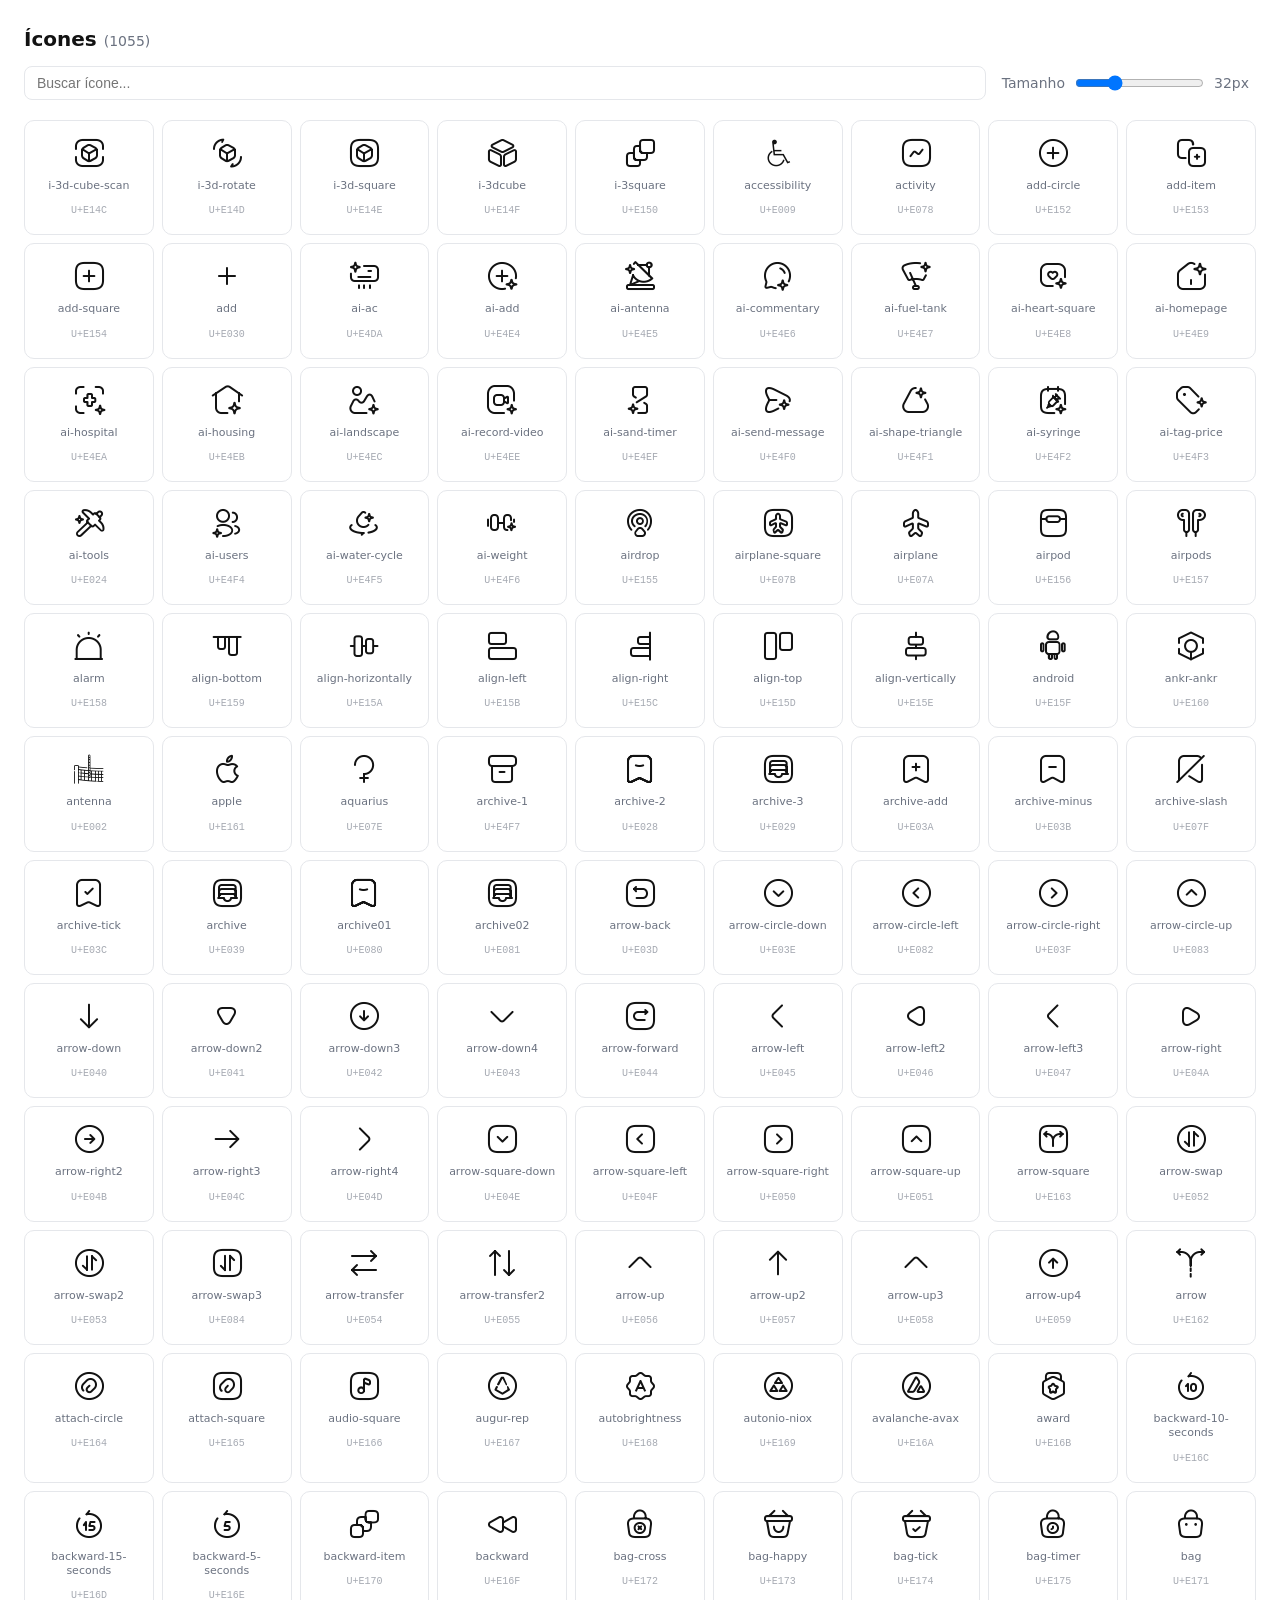
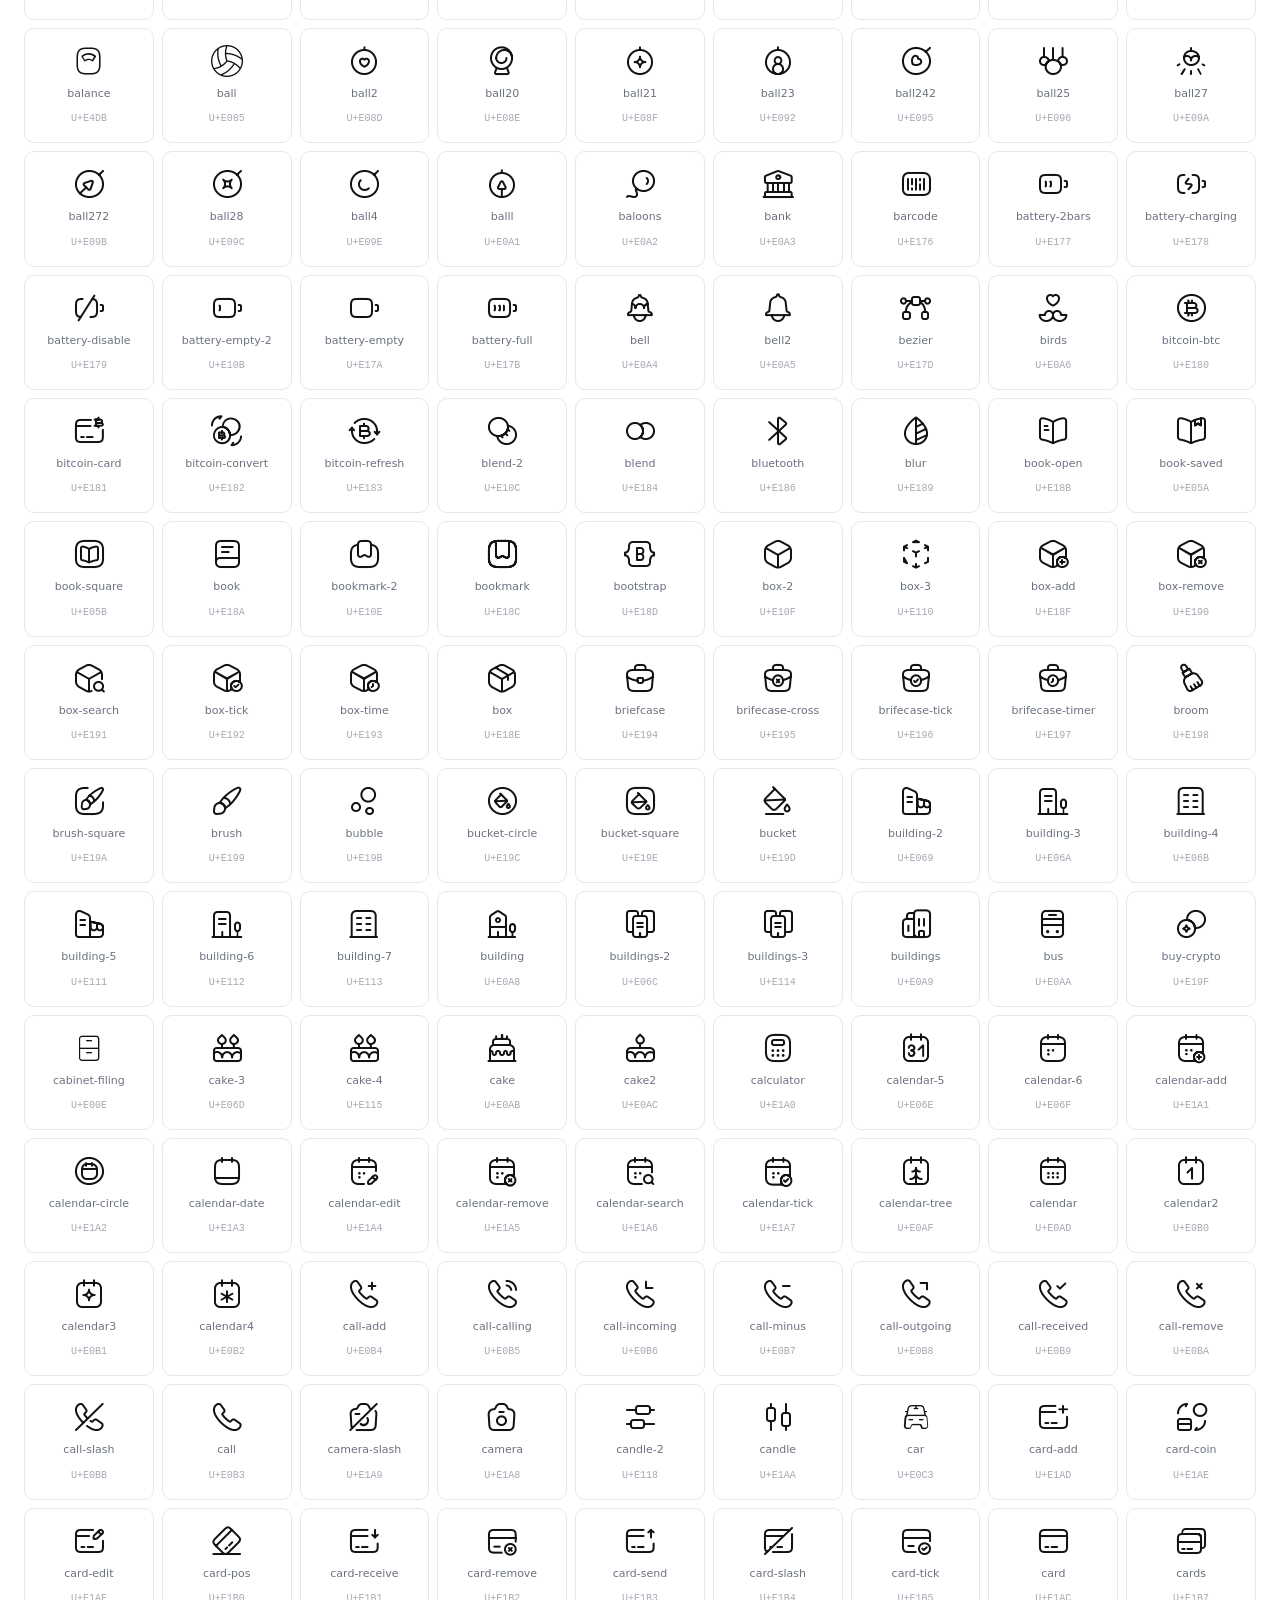
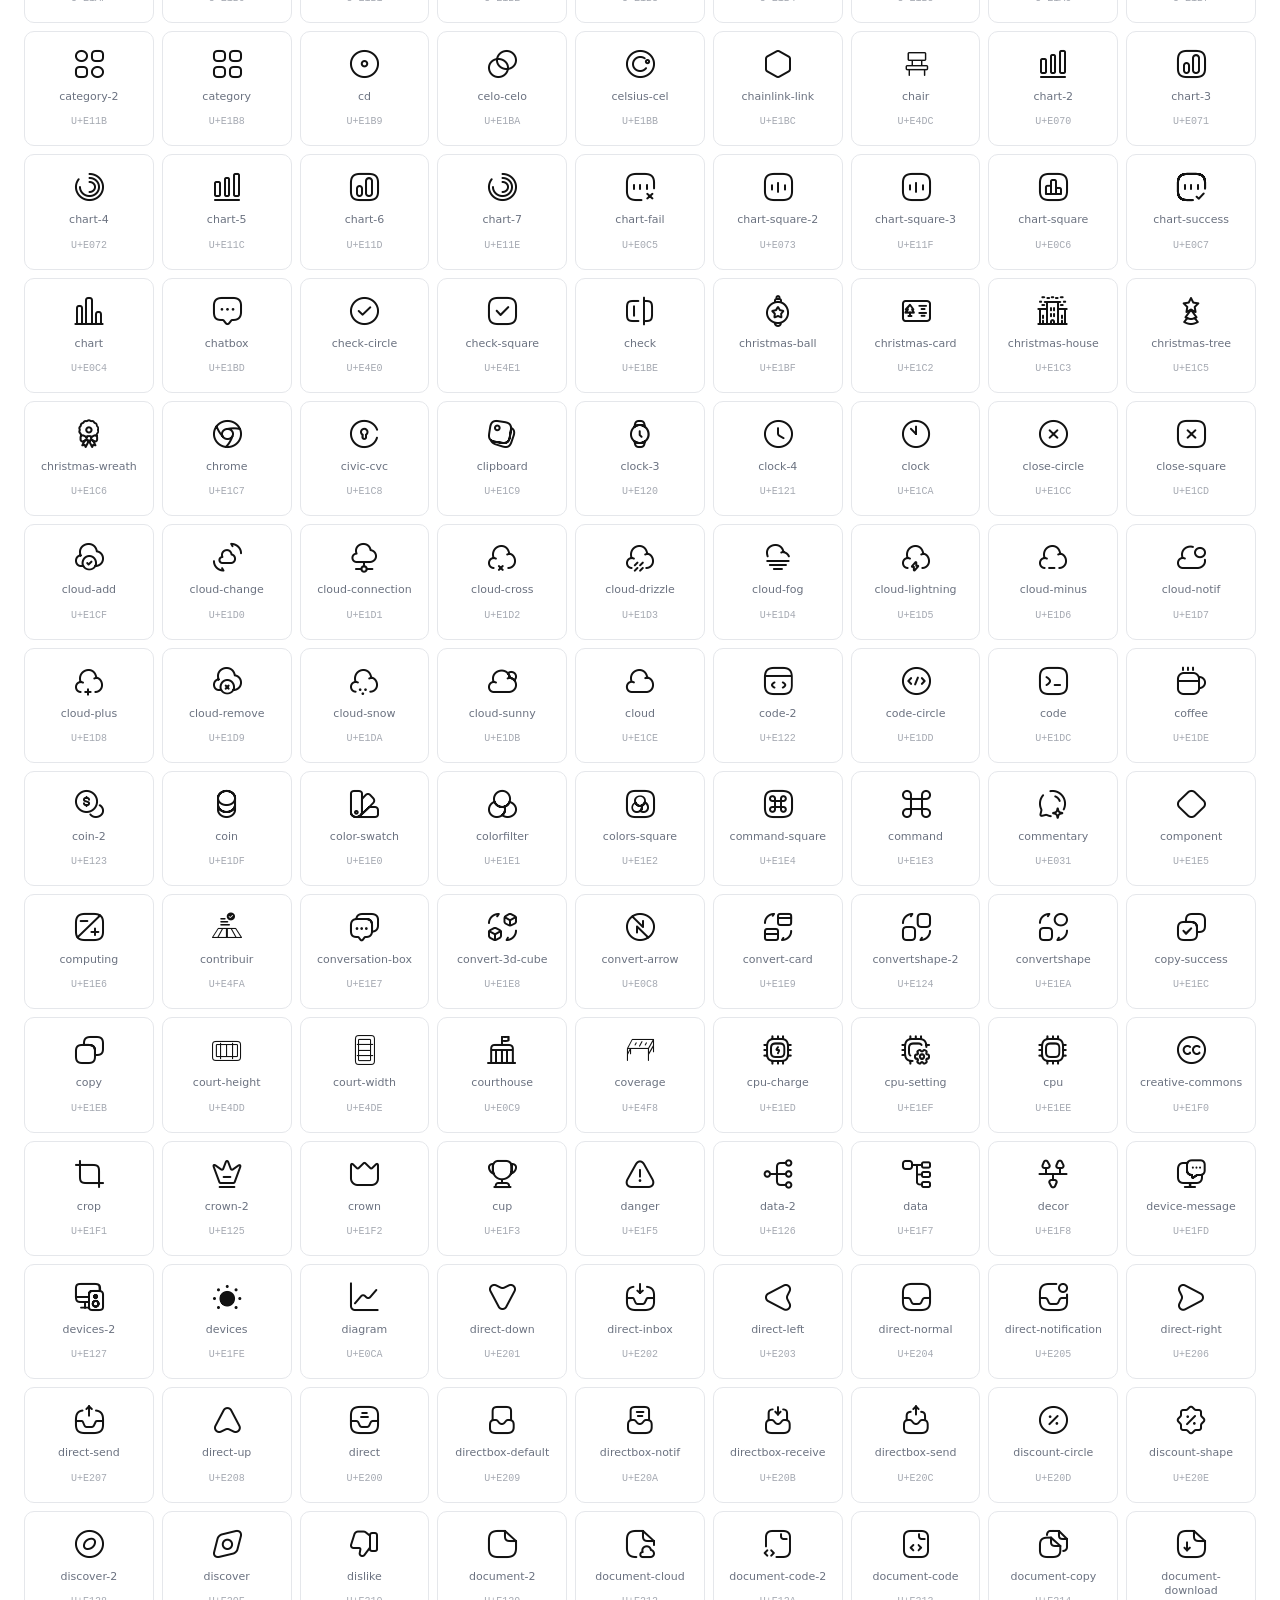
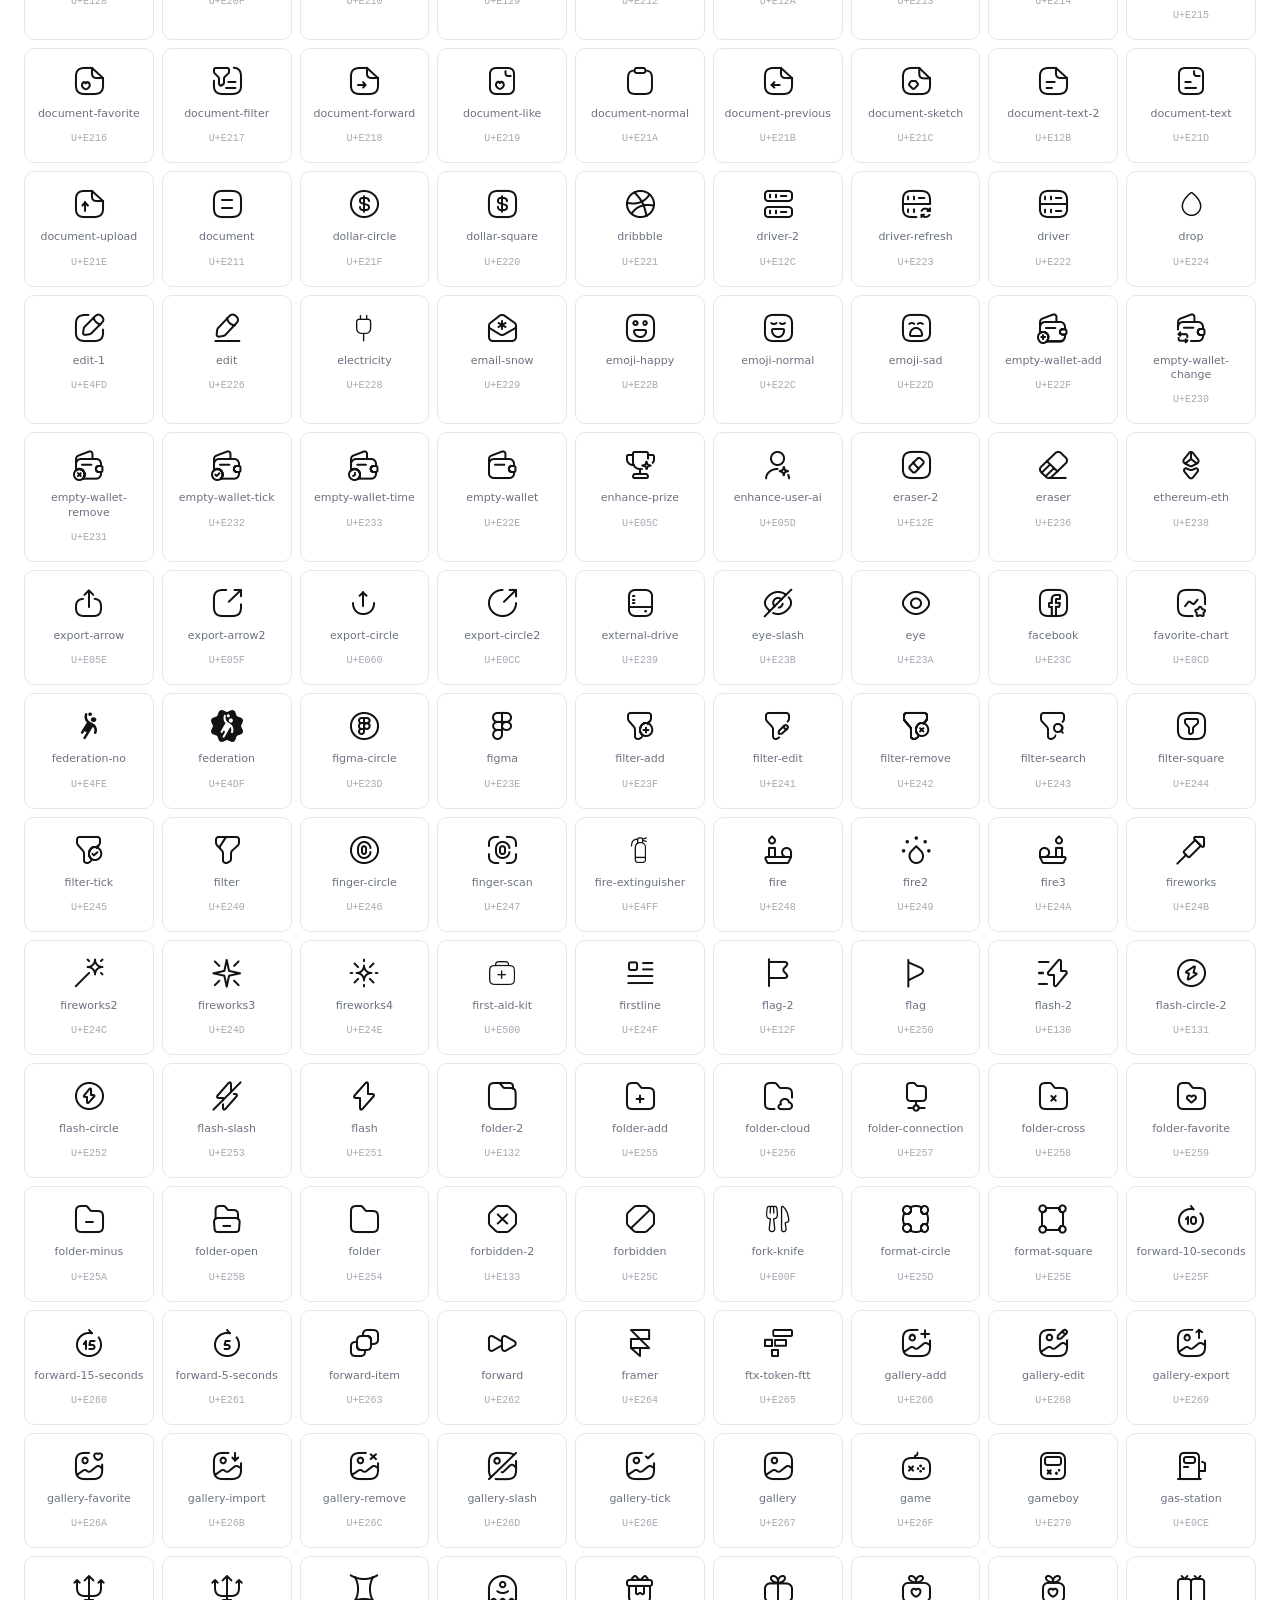
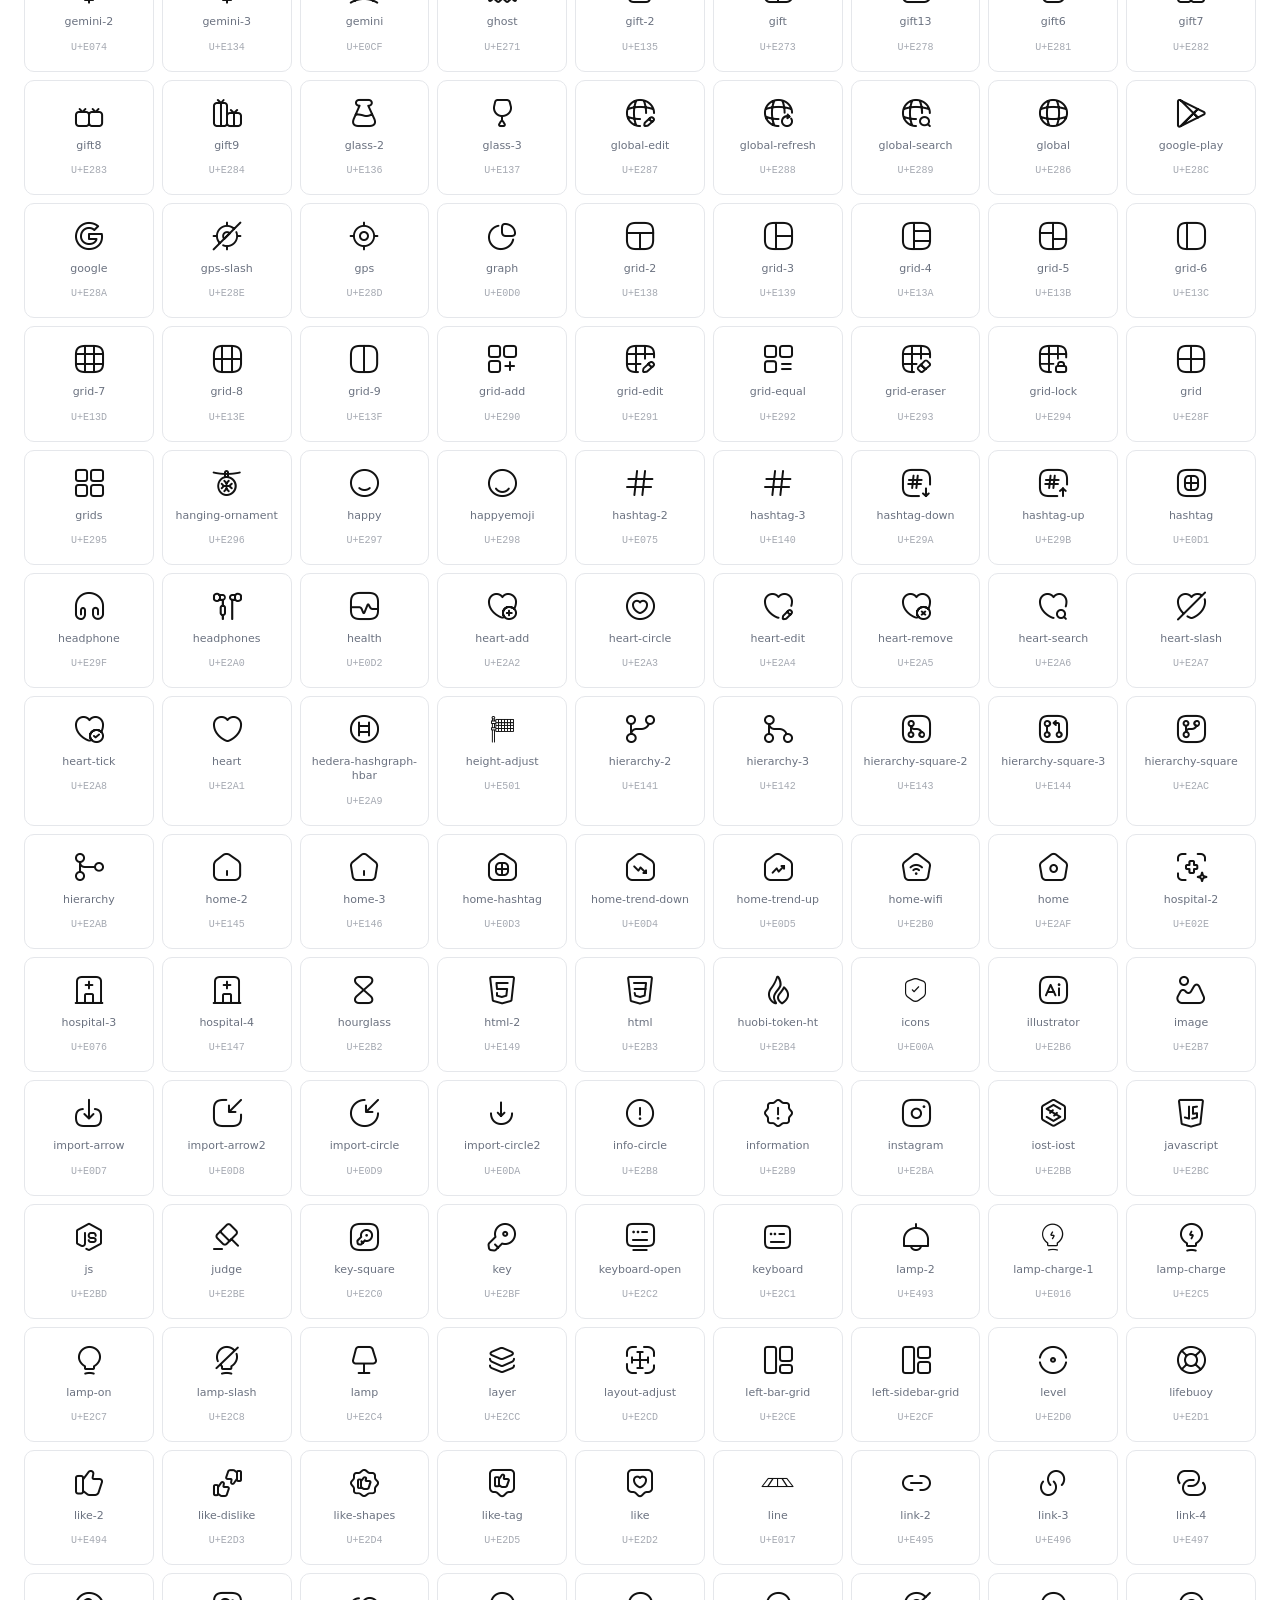
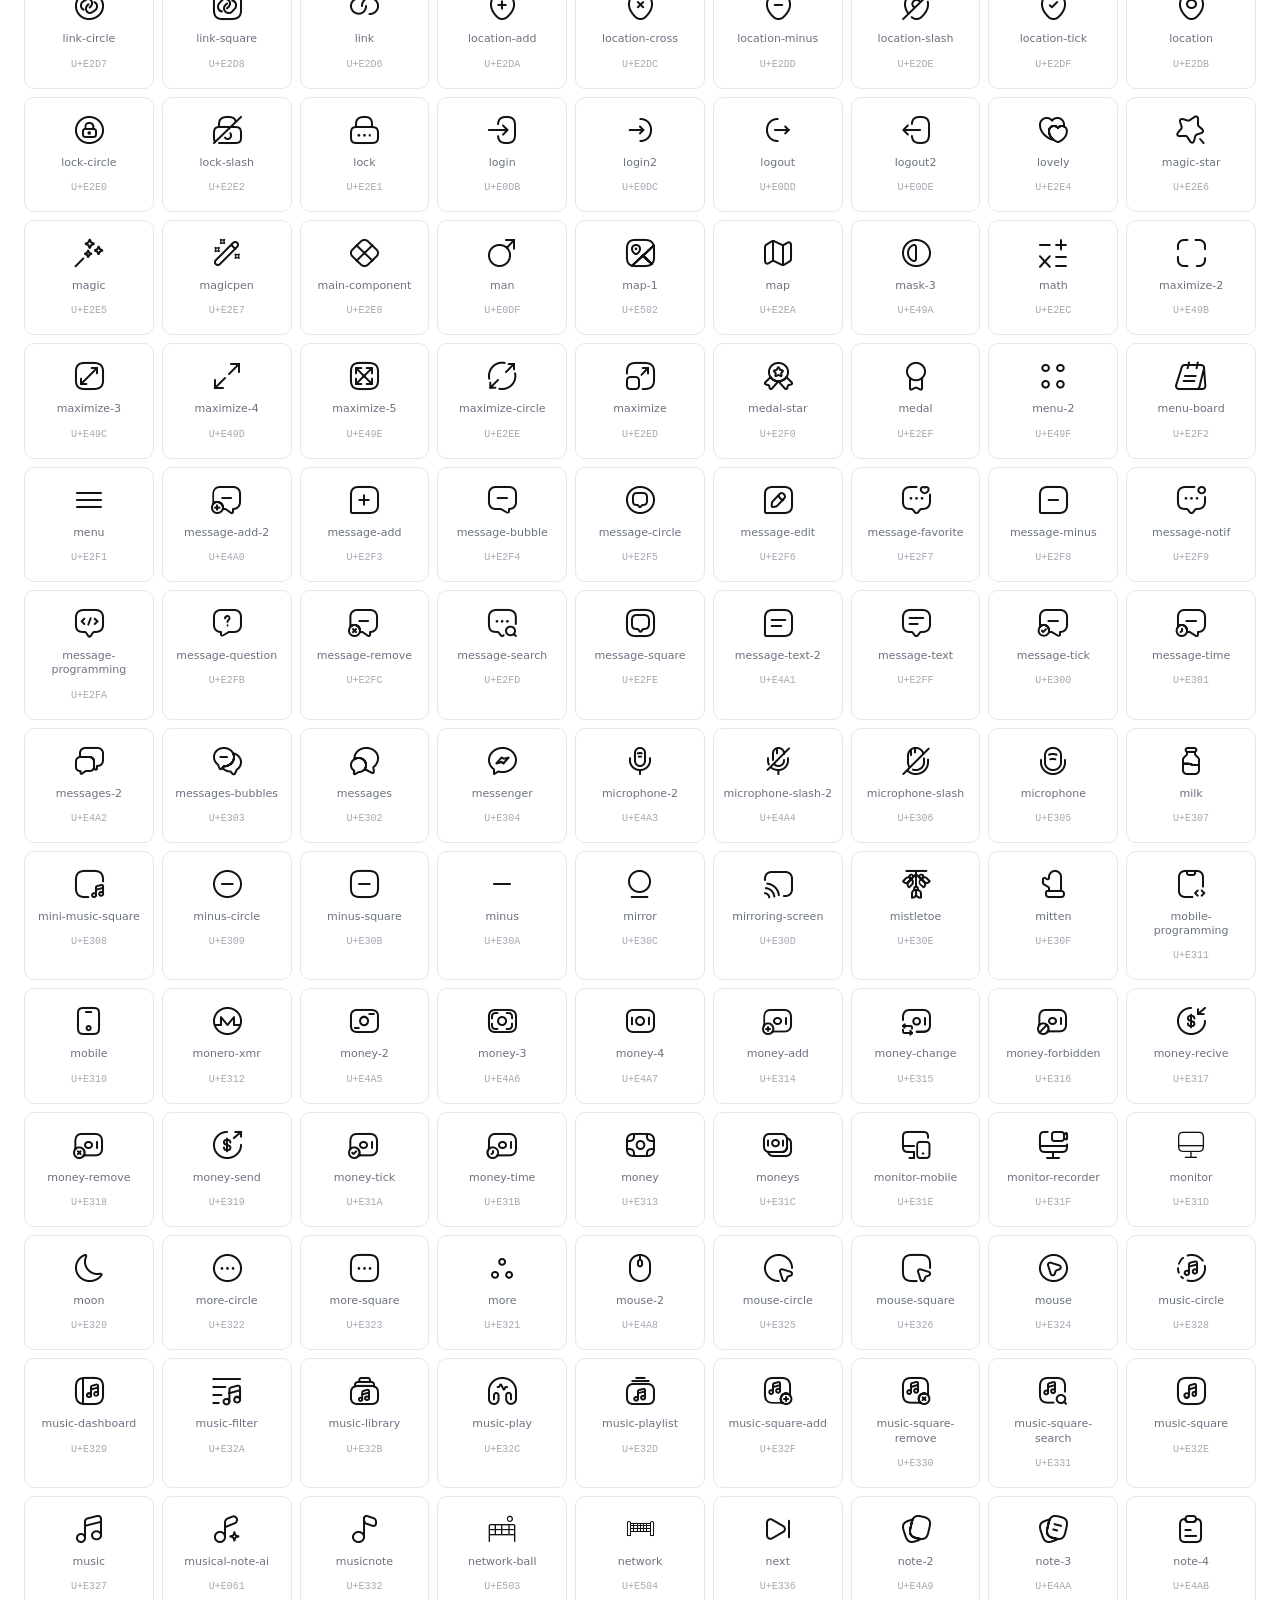
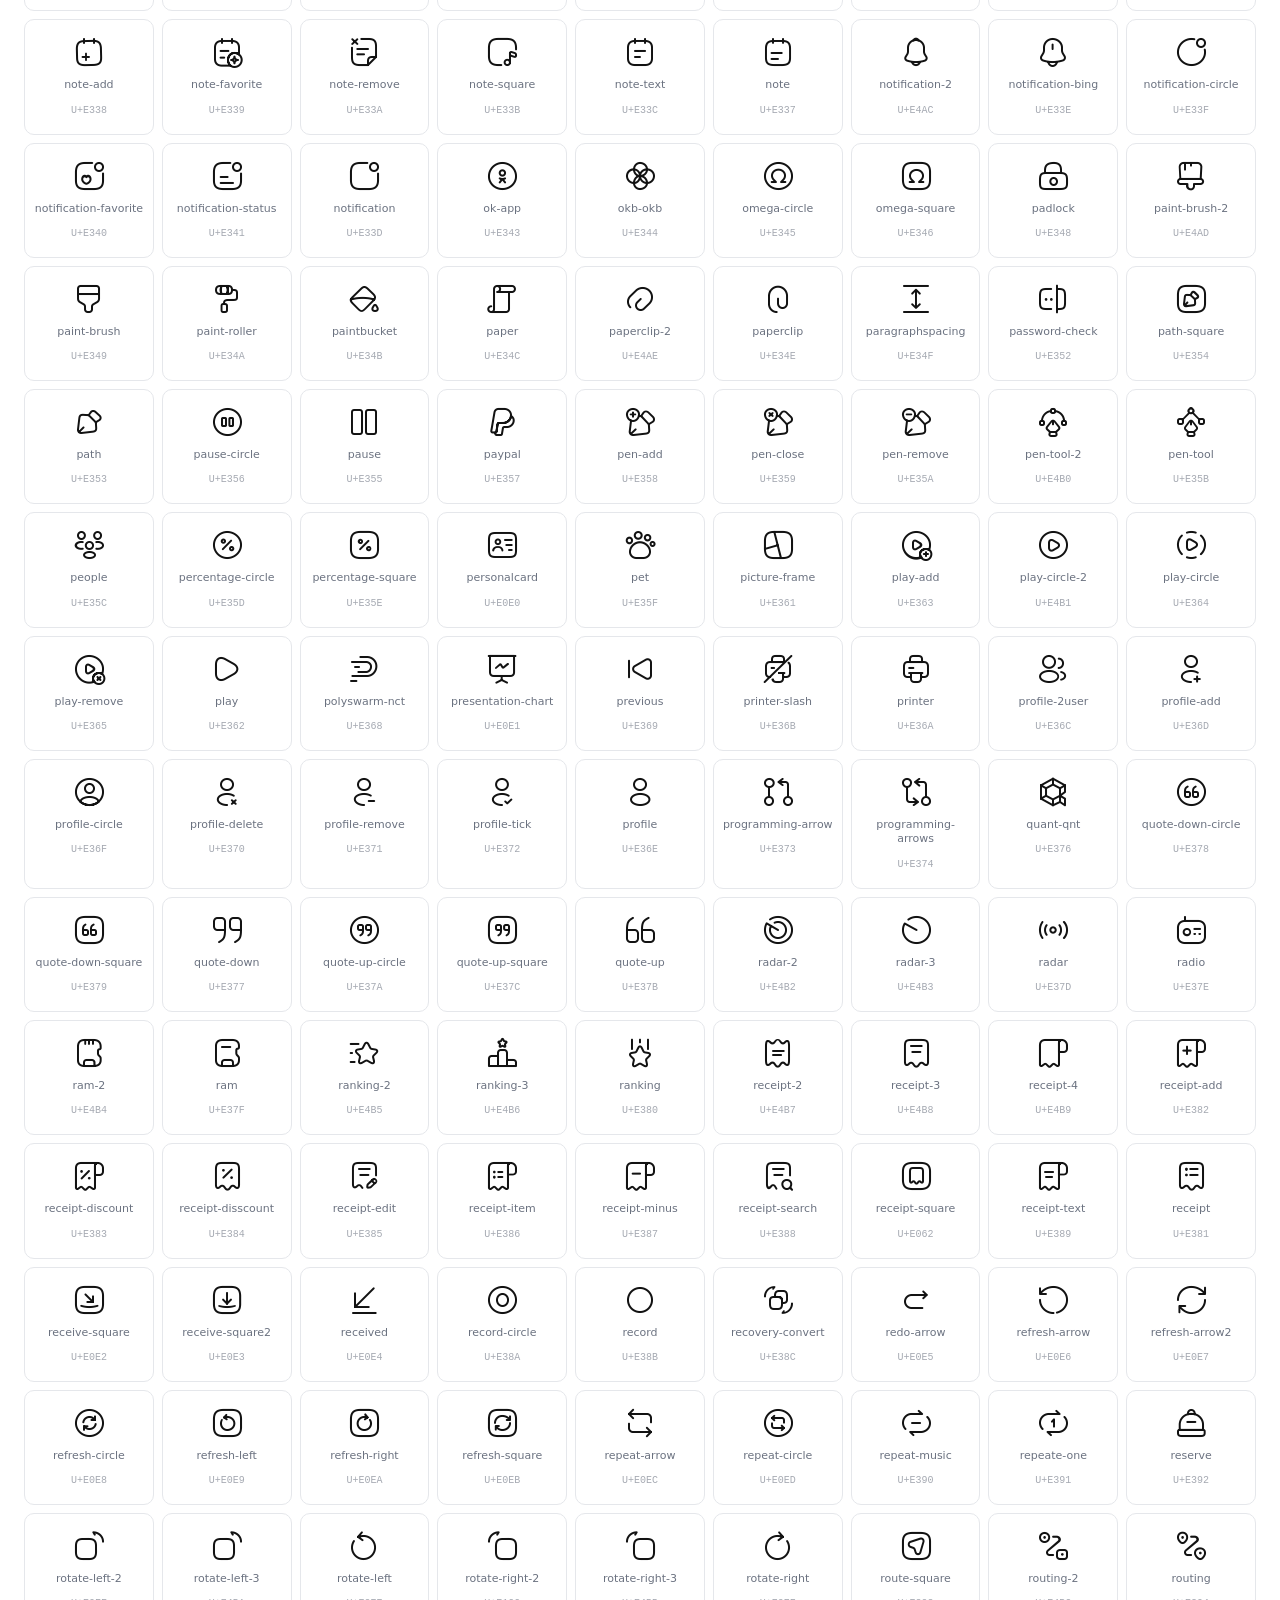
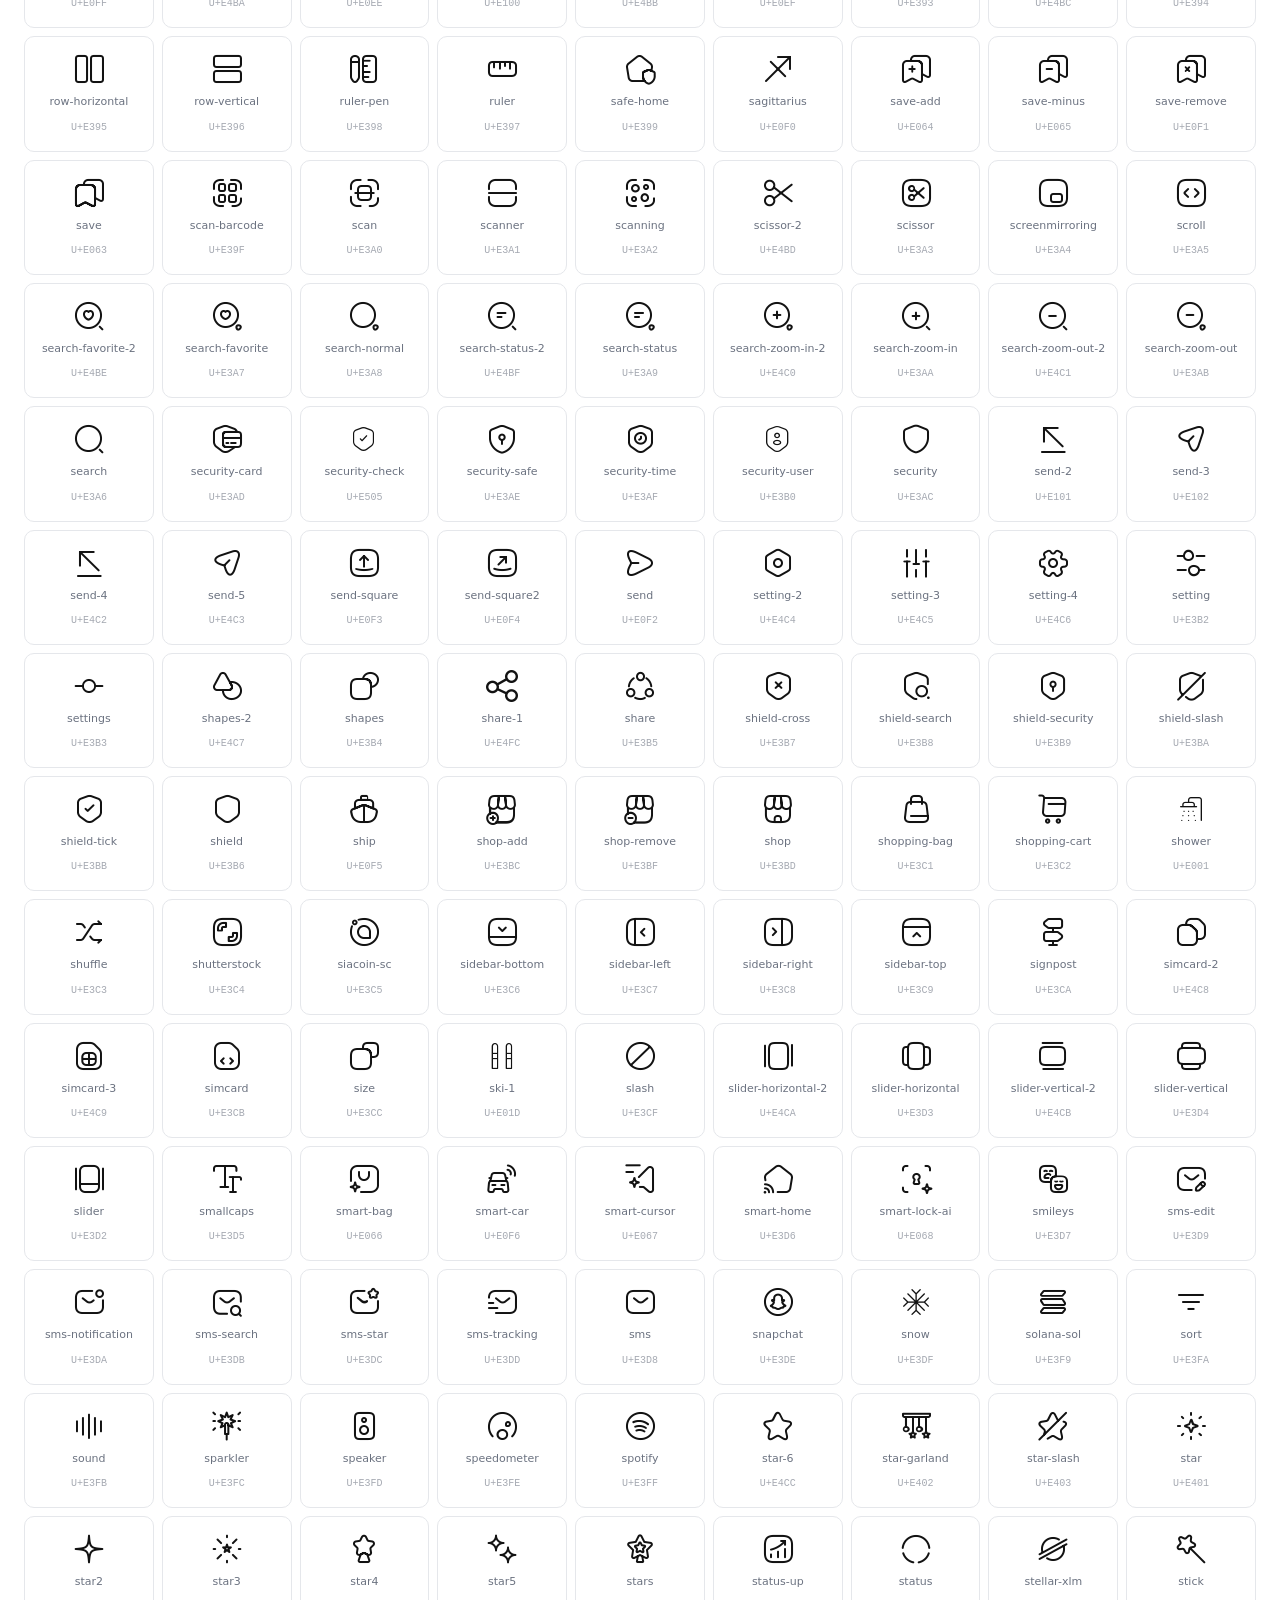
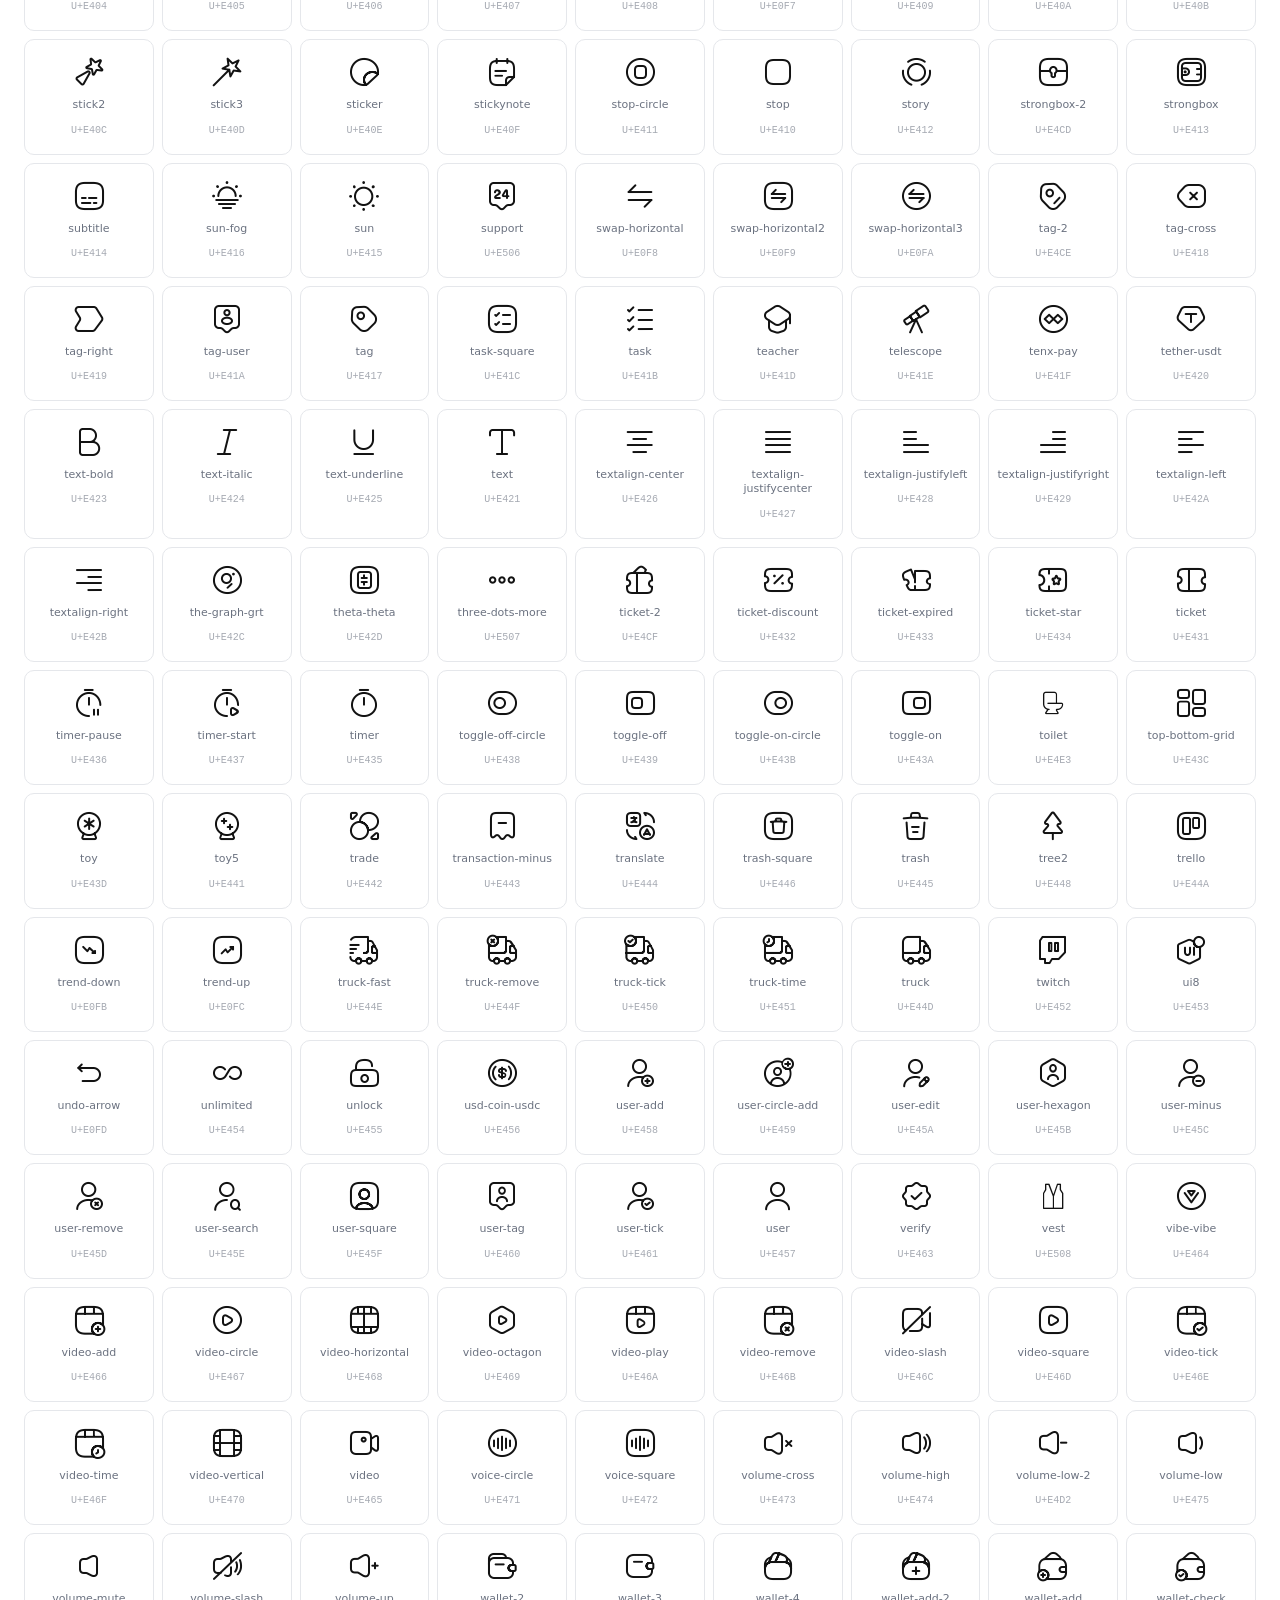
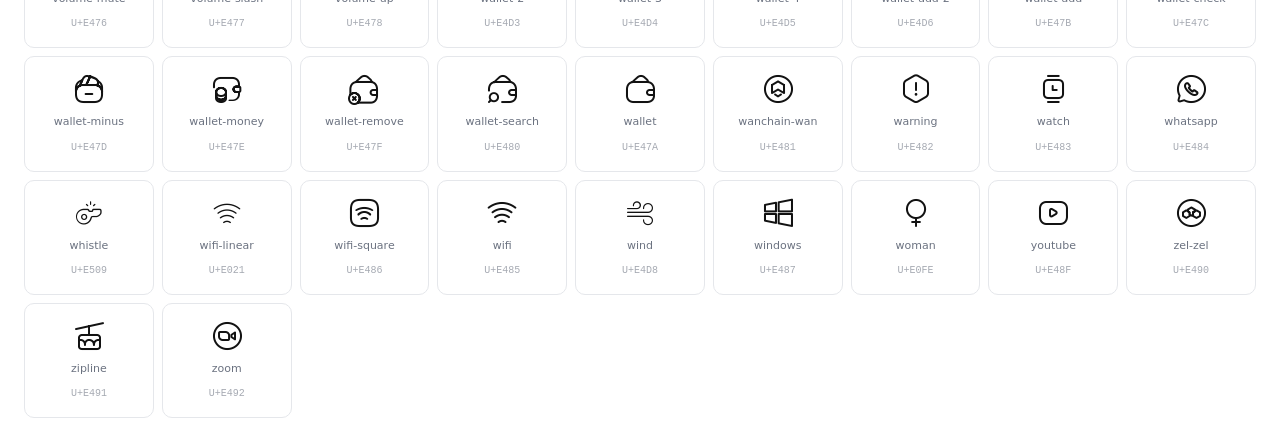
==== commit abbbfa4b: "Refactor code structure for improved readability and maintainability" ====
--- a/viewer/index.html
+++ b/viewer/index.html
@@ -7,8 +7,13 @@
   <title>Ícones</title>
   <!-- O CSS gerado traz o @font-face + as classes .icon-*.
          O viewer consome exatamente o mesmo arquivo que a sua aplicação vai
-         consumir — se funciona aqui, funciona lá. -->
-  <link rel="stylesheet" href="icons.css" />
+         consumir — se funciona aqui, funciona lá.
+
+         O NOME PRECISA BATER com FONT_NAME de build/lib/paths.js. Já apontou
+         para "icons.css" depois que o build passou a gerar "seven_icons.css":
+         o icons.js (índice) era o novo e a fonte era a velha, então todo ícone
+         adicionado depois do último build antigo aparecia como célula VAZIA. -->
+  <link rel="stylesheet" href="seven_icons.css" />
   <link rel="stylesheet" href="style.css" />
 </head>
 
--- a/viewer/seven_icons.css
+++ b/viewer/seven_icons.css
@@ -0,0 +1,1081 @@
+/* GERADO POR build/build.js — NÃO EDITE À MÃO. Suas mudanças serão perdidas. */
+
+@font-face {
+  font-family: "SevenIcons";
+  src: url("./seven_icons.ttf") format("truetype");
+  font-weight: normal;
+  font-style: normal;
+  font-display: block;
+}
+
+/* Uso:  <i class="icon icon-homepage"></i>  */
+.icon {
+  font-family: "SevenIcons" !important;
+  speak: never;
+  font-style: normal;
+  font-weight: normal;
+  font-variant: normal;
+  text-transform: none;
+  line-height: 1;
+  display: inline-block;
+  vertical-align: middle;
+  /* herda color e font-size do contexto — é a vantagem de ser fonte */
+  -webkit-font-smoothing: antialiased;
+  -moz-osx-font-smoothing: grayscale;
+}
+
+.icon-i-3d-cube-scan::before { content: "\e14c"; }
+.icon-i-3d-rotate::before { content: "\e14d"; }
+.icon-i-3d-square::before { content: "\e14e"; }
+.icon-i-3dcube::before { content: "\e14f"; }
+.icon-i-3square::before { content: "\e150"; }
+.icon-accessibility::before { content: "\e009"; }
+.icon-activity::before { content: "\e078"; }
+.icon-add-circle::before { content: "\e152"; }
+.icon-add-item::before { content: "\e153"; }
+.icon-add-square::before { content: "\e154"; }
+.icon-add::before { content: "\e030"; }
+.icon-ai-ac::before { content: "\e4da"; }
+.icon-ai-add::before { content: "\e4e4"; }
+.icon-ai-antenna::before { content: "\e4e5"; }
+.icon-ai-commentary::before { content: "\e4e6"; }
+.icon-ai-fuel-tank::before { content: "\e4e7"; }
+.icon-ai-heart-square::before { content: "\e4e8"; }
+.icon-ai-homepage::before { content: "\e4e9"; }
+.icon-ai-hospital::before { content: "\e4ea"; }
+.icon-ai-housing::before { content: "\e4eb"; }
+.icon-ai-landscape::before { content: "\e4ec"; }
+.icon-ai-record-video::before { content: "\e4ee"; }
+.icon-ai-sand-timer::before { content: "\e4ef"; }
+.icon-ai-send-message::before { content: "\e4f0"; }
+.icon-ai-shape-triangle::before { content: "\e4f1"; }
+.icon-ai-syringe::before { content: "\e4f2"; }
+.icon-ai-tag-price::before { content: "\e4f3"; }
+.icon-ai-tools::before { content: "\e024"; }
+.icon-ai-users::before { content: "\e4f4"; }
+.icon-ai-water-cycle::before { content: "\e4f5"; }
+.icon-ai-weight::before { content: "\e4f6"; }
+.icon-airdrop::before { content: "\e155"; }
+.icon-airplane-square::before { content: "\e07b"; }
+.icon-airplane::before { content: "\e07a"; }
+.icon-airpod::before { content: "\e156"; }
+.icon-airpods::before { content: "\e157"; }
+.icon-alarm::before { content: "\e158"; }
+.icon-align-bottom::before { content: "\e159"; }
+.icon-align-horizontally::before { content: "\e15a"; }
+.icon-align-left::before { content: "\e15b"; }
+.icon-align-right::before { content: "\e15c"; }
+.icon-align-top::before { content: "\e15d"; }
+.icon-align-vertically::before { content: "\e15e"; }
+.icon-android::before { content: "\e15f"; }
+.icon-ankr-ankr::before { content: "\e160"; }
+.icon-antenna::before { content: "\e002"; }
+.icon-apple::before { content: "\e161"; }
+.icon-aquarius::before { content: "\e07e"; }
+.icon-archive-1::before { content: "\e4f7"; }
+.icon-archive-2::before { content: "\e028"; }
+.icon-archive-3::before { content: "\e029"; }
+.icon-archive-add::before { content: "\e03a"; }
+.icon-archive-minus::before { content: "\e03b"; }
+.icon-archive-slash::before { content: "\e07f"; }
+.icon-archive-tick::before { content: "\e03c"; }
+.icon-archive::before { content: "\e039"; }
+.icon-archive01::before { content: "\e080"; }
+.icon-archive02::before { content: "\e081"; }
+.icon-arrow-back::before { content: "\e03d"; }
+.icon-arrow-circle-down::before { content: "\e03e"; }
+.icon-arrow-circle-left::before { content: "\e082"; }
+.icon-arrow-circle-right::before { content: "\e03f"; }
+.icon-arrow-circle-up::before { content: "\e083"; }
+.icon-arrow-down::before { content: "\e040"; }
+.icon-arrow-down2::before { content: "\e041"; }
+.icon-arrow-down3::before { content: "\e042"; }
+.icon-arrow-down4::before { content: "\e043"; }
+.icon-arrow-forward::before { content: "\e044"; }
+.icon-arrow-left::before { content: "\e045"; }
+.icon-arrow-left2::before { content: "\e046"; }
+.icon-arrow-left3::before { content: "\e047"; }
+.icon-arrow-right::before { content: "\e04a"; }
+.icon-arrow-right2::before { content: "\e04b"; }
+.icon-arrow-right3::before { content: "\e04c"; }
+.icon-arrow-right4::before { content: "\e04d"; }
+.icon-arrow-square-down::before { content: "\e04e"; }
+.icon-arrow-square-left::before { content: "\e04f"; }
+.icon-arrow-square-right::before { content: "\e050"; }
+.icon-arrow-square-up::before { content: "\e051"; }
+.icon-arrow-square::before { content: "\e163"; }
+.icon-arrow-swap::before { content: "\e052"; }
+.icon-arrow-swap2::before { content: "\e053"; }
+.icon-arrow-swap3::before { content: "\e084"; }
+.icon-arrow-transfer::before { content: "\e054"; }
+.icon-arrow-transfer2::before { content: "\e055"; }
+.icon-arrow-up::before { content: "\e056"; }
+.icon-arrow-up2::before { content: "\e057"; }
+.icon-arrow-up3::before { content: "\e058"; }
+.icon-arrow-up4::before { content: "\e059"; }
+.icon-arrow::before { content: "\e162"; }
+.icon-attach-circle::before { content: "\e164"; }
+.icon-attach-square::before { content: "\e165"; }
+.icon-audio-square::before { content: "\e166"; }
+.icon-augur-rep::before { content: "\e167"; }
+.icon-autobrightness::before { content: "\e168"; }
+.icon-autonio-niox::before { content: "\e169"; }
+.icon-avalanche-avax::before { content: "\e16a"; }
+.icon-award::before { content: "\e16b"; }
+.icon-backward-10-seconds::before { content: "\e16c"; }
+.icon-backward-15-seconds::before { content: "\e16d"; }
+.icon-backward-5-seconds::before { content: "\e16e"; }
+.icon-backward-item::before { content: "\e170"; }
+.icon-backward::before { content: "\e16f"; }
+.icon-bag-cross::before { content: "\e172"; }
+.icon-bag-happy::before { content: "\e173"; }
+.icon-bag-tick::before { content: "\e174"; }
+.icon-bag-timer::before { content: "\e175"; }
+.icon-bag::before { content: "\e171"; }
+.icon-balance::before { content: "\e4db"; }
+.icon-ball::before { content: "\e085"; }
+.icon-ball2::before { content: "\e08d"; }
+.icon-ball20::before { content: "\e08e"; }
+.icon-ball21::before { content: "\e08f"; }
+.icon-ball23::before { content: "\e092"; }
+.icon-ball242::before { content: "\e095"; }
+.icon-ball25::before { content: "\e096"; }
+.icon-ball27::before { content: "\e09a"; }
+.icon-ball272::before { content: "\e09b"; }
+.icon-ball28::before { content: "\e09c"; }
+.icon-ball4::before { content: "\e09e"; }
+.icon-balll::before { content: "\e0a1"; }
+.icon-baloons::before { content: "\e0a2"; }
+.icon-bank::before { content: "\e0a3"; }
+.icon-barcode::before { content: "\e176"; }
+.icon-battery-2bars::before { content: "\e177"; }
+.icon-battery-charging::before { content: "\e178"; }
+.icon-battery-disable::before { content: "\e179"; }
+.icon-battery-empty-2::before { content: "\e10b"; }
+.icon-battery-empty::before { content: "\e17a"; }
+.icon-battery-full::before { content: "\e17b"; }
+.icon-bell::before { content: "\e0a4"; }
+.icon-bell2::before { content: "\e0a5"; }
+.icon-bezier::before { content: "\e17d"; }
+.icon-birds::before { content: "\e0a6"; }
+.icon-bitcoin-btc::before { content: "\e180"; }
+.icon-bitcoin-card::before { content: "\e181"; }
+.icon-bitcoin-convert::before { content: "\e182"; }
+.icon-bitcoin-refresh::before { content: "\e183"; }
+.icon-blend-2::before { content: "\e10c"; }
+.icon-blend::before { content: "\e184"; }
+.icon-bluetooth::before { content: "\e186"; }
+.icon-blur::before { content: "\e189"; }
+.icon-book-open::before { content: "\e18b"; }
+.icon-book-saved::before { content: "\e05a"; }
+.icon-book-square::before { content: "\e05b"; }
+.icon-book::before { content: "\e18a"; }
+.icon-bookmark-2::before { content: "\e10e"; }
+.icon-bookmark::before { content: "\e18c"; }
+.icon-bootstrap::before { content: "\e18d"; }
+.icon-box-2::before { content: "\e10f"; }
+.icon-box-3::before { content: "\e110"; }
+.icon-box-add::before { content: "\e18f"; }
+.icon-box-remove::before { content: "\e190"; }
+.icon-box-search::before { content: "\e191"; }
+.icon-box-tick::before { content: "\e192"; }
+.icon-box-time::before { content: "\e193"; }
+.icon-box::before { content: "\e18e"; }
+.icon-briefcase::before { content: "\e194"; }
+.icon-brifecase-cross::before { content: "\e195"; }
+.icon-brifecase-tick::before { content: "\e196"; }
+.icon-brifecase-timer::before { content: "\e197"; }
+.icon-broom::before { content: "\e198"; }
+.icon-brush-square::before { content: "\e19a"; }
+.icon-brush::before { content: "\e199"; }
+.icon-bubble::before { content: "\e19b"; }
+.icon-bucket-circle::before { content: "\e19c"; }
+.icon-bucket-square::before { content: "\e19e"; }
+.icon-bucket::before { content: "\e19d"; }
+.icon-building-2::before { content: "\e069"; }
+.icon-building-3::before { content: "\e06a"; }
+.icon-building-4::before { content: "\e06b"; }
+.icon-building-5::before { content: "\e111"; }
+.icon-building-6::before { content: "\e112"; }
+.icon-building-7::before { content: "\e113"; }
+.icon-building::before { content: "\e0a8"; }
+.icon-buildings-2::before { content: "\e06c"; }
+.icon-buildings-3::before { content: "\e114"; }
+.icon-buildings::before { content: "\e0a9"; }
+.icon-bus::before { content: "\e0aa"; }
+.icon-buy-crypto::before { content: "\e19f"; }
+.icon-cabinet-filing::before { content: "\e00e"; }
+.icon-cake-3::before { content: "\e06d"; }
+.icon-cake-4::before { content: "\e115"; }
+.icon-cake::before { content: "\e0ab"; }
+.icon-cake2::before { content: "\e0ac"; }
+.icon-calculator::before { content: "\e1a0"; }
+.icon-calendar-5::before { content: "\e06e"; }
+.icon-calendar-6::before { content: "\e06f"; }
+.icon-calendar-add::before { content: "\e1a1"; }
+.icon-calendar-circle::before { content: "\e1a2"; }
+.icon-calendar-date::before { content: "\e1a3"; }
+.icon-calendar-edit::before { content: "\e1a4"; }
+.icon-calendar-remove::before { content: "\e1a5"; }
+.icon-calendar-search::before { content: "\e1a6"; }
+.icon-calendar-tick::before { content: "\e1a7"; }
+.icon-calendar-tree::before { content: "\e0af"; }
+.icon-calendar::before { content: "\e0ad"; }
+.icon-calendar2::before { content: "\e0b0"; }
+.icon-calendar3::before { content: "\e0b1"; }
+.icon-calendar4::before { content: "\e0b2"; }
+.icon-call-add::before { content: "\e0b4"; }
+.icon-call-calling::before { content: "\e0b5"; }
+.icon-call-incoming::before { content: "\e0b6"; }
+.icon-call-minus::before { content: "\e0b7"; }
+.icon-call-outgoing::before { content: "\e0b8"; }
+.icon-call-received::before { content: "\e0b9"; }
+.icon-call-remove::before { content: "\e0ba"; }
+.icon-call-slash::before { content: "\e0bb"; }
+.icon-call::before { content: "\e0b3"; }
+.icon-camera-slash::before { content: "\e1a9"; }
+.icon-camera::before { content: "\e1a8"; }
+.icon-candle-2::before { content: "\e118"; }
+.icon-candle::before { content: "\e1aa"; }
+.icon-car::before { content: "\e0c3"; }
+.icon-card-add::before { content: "\e1ad"; }
+.icon-card-coin::before { content: "\e1ae"; }
+.icon-card-edit::before { content: "\e1af"; }
+.icon-card-pos::before { content: "\e1b0"; }
+.icon-card-receive::before { content: "\e1b1"; }
+.icon-card-remove::before { content: "\e1b2"; }
+.icon-card-send::before { content: "\e1b3"; }
+.icon-card-slash::before { content: "\e1b4"; }
+.icon-card-tick::before { content: "\e1b5"; }
+.icon-card::before { content: "\e1ac"; }
+.icon-cards::before { content: "\e1b7"; }
+.icon-category-2::before { content: "\e11b"; }
+.icon-category::before { content: "\e1b8"; }
+.icon-cd::before { content: "\e1b9"; }
+.icon-celo-celo::before { content: "\e1ba"; }
+.icon-celsius-cel::before { content: "\e1bb"; }
+.icon-chainlink-link::before { content: "\e1bc"; }
+.icon-chair::before { content: "\e4dc"; }
+.icon-chart-2::before { content: "\e070"; }
+.icon-chart-3::before { content: "\e071"; }
+.icon-chart-4::before { content: "\e072"; }
+.icon-chart-5::before { content: "\e11c"; }
+.icon-chart-6::before { content: "\e11d"; }
+.icon-chart-7::before { content: "\e11e"; }
+.icon-chart-fail::before { content: "\e0c5"; }
+.icon-chart-square-2::before { content: "\e073"; }
+.icon-chart-square-3::before { content: "\e11f"; }
+.icon-chart-square::before { content: "\e0c6"; }
+.icon-chart-success::before { content: "\e0c7"; }
+.icon-chart::before { content: "\e0c4"; }
+.icon-chatbox::before { content: "\e1bd"; }
+.icon-check-circle::before { content: "\e4e0"; }
+.icon-check-square::before { content: "\e4e1"; }
+.icon-check::before { content: "\e1be"; }
+.icon-christmas-ball::before { content: "\e1bf"; }
+.icon-christmas-card::before { content: "\e1c2"; }
+.icon-christmas-house::before { content: "\e1c3"; }
+.icon-christmas-tree::before { content: "\e1c5"; }
+.icon-christmas-wreath::before { content: "\e1c6"; }
+.icon-chrome::before { content: "\e1c7"; }
+.icon-civic-cvc::before { content: "\e1c8"; }
+.icon-clipboard::before { content: "\e1c9"; }
+.icon-clock-3::before { content: "\e120"; }
+.icon-clock-4::before { content: "\e121"; }
+.icon-clock::before { content: "\e1ca"; }
+.icon-close-circle::before { content: "\e1cc"; }
+.icon-close-square::before { content: "\e1cd"; }
+.icon-cloud-add::before { content: "\e1cf"; }
+.icon-cloud-change::before { content: "\e1d0"; }
+.icon-cloud-connection::before { content: "\e1d1"; }
+.icon-cloud-cross::before { content: "\e1d2"; }
+.icon-cloud-drizzle::before { content: "\e1d3"; }
+.icon-cloud-fog::before { content: "\e1d4"; }
+.icon-cloud-lightning::before { content: "\e1d5"; }
+.icon-cloud-minus::before { content: "\e1d6"; }
+.icon-cloud-notif::before { content: "\e1d7"; }
+.icon-cloud-plus::before { content: "\e1d8"; }
+.icon-cloud-remove::before { content: "\e1d9"; }
+.icon-cloud-snow::before { content: "\e1da"; }
+.icon-cloud-sunny::before { content: "\e1db"; }
+.icon-cloud::before { content: "\e1ce"; }
+.icon-code-2::before { content: "\e122"; }
+.icon-code-circle::before { content: "\e1dd"; }
+.icon-code::before { content: "\e1dc"; }
+.icon-coffee::before { content: "\e1de"; }
+.icon-coin-2::before { content: "\e123"; }
+.icon-coin::before { content: "\e1df"; }
+.icon-color-swatch::before { content: "\e1e0"; }
+.icon-colorfilter::before { content: "\e1e1"; }
+.icon-colors-square::before { content: "\e1e2"; }
+.icon-command-square::before { content: "\e1e4"; }
+.icon-command::before { content: "\e1e3"; }
+.icon-commentary::before { content: "\e031"; }
+.icon-component::before { content: "\e1e5"; }
+.icon-computing::before { content: "\e1e6"; }
+.icon-contribuir::before { content: "\e4fa"; }
+.icon-conversation-box::before { content: "\e1e7"; }
+.icon-convert-3d-cube::before { content: "\e1e8"; }
+.icon-convert-arrow::before { content: "\e0c8"; }
+.icon-convert-card::before { content: "\e1e9"; }
+.icon-convertshape-2::before { content: "\e124"; }
+.icon-convertshape::before { content: "\e1ea"; }
+.icon-copy-success::before { content: "\e1ec"; }
+.icon-copy::before { content: "\e1eb"; }
+.icon-court-height::before { content: "\e4dd"; }
+.icon-court-width::before { content: "\e4de"; }
+.icon-courthouse::before { content: "\e0c9"; }
+.icon-coverage::before { content: "\e4f8"; }
+.icon-cpu-charge::before { content: "\e1ed"; }
+.icon-cpu-setting::before { content: "\e1ef"; }
+.icon-cpu::before { content: "\e1ee"; }
+.icon-creative-commons::before { content: "\e1f0"; }
+.icon-crop::before { content: "\e1f1"; }
+.icon-crown-2::before { content: "\e125"; }
+.icon-crown::before { content: "\e1f2"; }
+.icon-cup::before { content: "\e1f3"; }
+.icon-danger::before { content: "\e1f5"; }
+.icon-data-2::before { content: "\e126"; }
+.icon-data::before { content: "\e1f7"; }
+.icon-decor::before { content: "\e1f8"; }
+.icon-device-message::before { content: "\e1fd"; }
+.icon-devices-2::before { content: "\e127"; }
+.icon-devices::before { content: "\e1fe"; }
+.icon-diagram::before { content: "\e0ca"; }
+.icon-direct-down::before { content: "\e201"; }
+.icon-direct-inbox::before { content: "\e202"; }
+.icon-direct-left::before { content: "\e203"; }
+.icon-direct-normal::before { content: "\e204"; }
+.icon-direct-notification::before { content: "\e205"; }
+.icon-direct-right::before { content: "\e206"; }
+.icon-direct-send::before { content: "\e207"; }
+.icon-direct-up::before { content: "\e208"; }
+.icon-direct::before { content: "\e200"; }
+.icon-directbox-default::before { content: "\e209"; }
+.icon-directbox-notif::before { content: "\e20a"; }
+.icon-directbox-receive::before { content: "\e20b"; }
+.icon-directbox-send::before { content: "\e20c"; }
+.icon-discount-circle::before { content: "\e20d"; }
+.icon-discount-shape::before { content: "\e20e"; }
+.icon-discover-2::before { content: "\e128"; }
+.icon-discover::before { content: "\e20f"; }
+.icon-dislike::before { content: "\e210"; }
+.icon-document-2::before { content: "\e129"; }
+.icon-document-cloud::before { content: "\e212"; }
+.icon-document-code-2::before { content: "\e12a"; }
+.icon-document-code::before { content: "\e213"; }
+.icon-document-copy::before { content: "\e214"; }
+.icon-document-download::before { content: "\e215"; }
+.icon-document-favorite::before { content: "\e216"; }
+.icon-document-filter::before { content: "\e217"; }
+.icon-document-forward::before { content: "\e218"; }
+.icon-document-like::before { content: "\e219"; }
+.icon-document-normal::before { content: "\e21a"; }
+.icon-document-previous::before { content: "\e21b"; }
+.icon-document-sketch::before { content: "\e21c"; }
+.icon-document-text-2::before { content: "\e12b"; }
+.icon-document-text::before { content: "\e21d"; }
+.icon-document-upload::before { content: "\e21e"; }
+.icon-document::before { content: "\e211"; }
+.icon-dollar-circle::before { content: "\e21f"; }
+.icon-dollar-square::before { content: "\e220"; }
+.icon-dribbble::before { content: "\e221"; }
+.icon-driver-2::before { content: "\e12c"; }
+.icon-driver-refresh::before { content: "\e223"; }
+.icon-driver::before { content: "\e222"; }
+.icon-drop::before { content: "\e224"; }
+.icon-edit-1::before { content: "\e4fd"; }
+.icon-edit::before { content: "\e226"; }
+.icon-electricity::before { content: "\e228"; }
+.icon-email-snow::before { content: "\e229"; }
+.icon-emoji-happy::before { content: "\e22b"; }
+.icon-emoji-normal::before { content: "\e22c"; }
+.icon-emoji-sad::before { content: "\e22d"; }
+.icon-empty-wallet-add::before { content: "\e22f"; }
+.icon-empty-wallet-change::before { content: "\e230"; }
+.icon-empty-wallet-remove::before { content: "\e231"; }
+.icon-empty-wallet-tick::before { content: "\e232"; }
+.icon-empty-wallet-time::before { content: "\e233"; }
+.icon-empty-wallet::before { content: "\e22e"; }
+.icon-enhance-prize::before { content: "\e05c"; }
+.icon-enhance-user-ai::before { content: "\e05d"; }
+.icon-eraser-2::before { content: "\e12e"; }
+.icon-eraser::before { content: "\e236"; }
+.icon-ethereum-eth::before { content: "\e238"; }
+.icon-export-arrow::before { content: "\e05e"; }
+.icon-export-arrow2::before { content: "\e05f"; }
+.icon-export-circle::before { content: "\e060"; }
+.icon-export-circle2::before { content: "\e0cc"; }
+.icon-external-drive::before { content: "\e239"; }
+.icon-eye-slash::before { content: "\e23b"; }
+.icon-eye::before { content: "\e23a"; }
+.icon-facebook::before { content: "\e23c"; }
+.icon-favorite-chart::before { content: "\e0cd"; }
+.icon-federation-no::before { content: "\e4fe"; }
+.icon-federation::before { content: "\e4df"; }
+.icon-figma-circle::before { content: "\e23d"; }
+.icon-figma::before { content: "\e23e"; }
+.icon-filter-add::before { content: "\e23f"; }
+.icon-filter-edit::before { content: "\e241"; }
+.icon-filter-remove::before { content: "\e242"; }
+.icon-filter-search::before { content: "\e243"; }
+.icon-filter-square::before { content: "\e244"; }
+.icon-filter-tick::before { content: "\e245"; }
+.icon-filter::before { content: "\e240"; }
+.icon-finger-circle::before { content: "\e246"; }
+.icon-finger-scan::before { content: "\e247"; }
+.icon-fire-extinguisher::before { content: "\e4ff"; }
+.icon-fire::before { content: "\e248"; }
+.icon-fire2::before { content: "\e249"; }
+.icon-fire3::before { content: "\e24a"; }
+.icon-fireworks::before { content: "\e24b"; }
+.icon-fireworks2::before { content: "\e24c"; }
+.icon-fireworks3::before { content: "\e24d"; }
+.icon-fireworks4::before { content: "\e24e"; }
+.icon-first-aid-kit::before { content: "\e500"; }
+.icon-firstline::before { content: "\e24f"; }
+.icon-flag-2::before { content: "\e12f"; }
+.icon-flag::before { content: "\e250"; }
+.icon-flash-2::before { content: "\e130"; }
+.icon-flash-circle-2::before { content: "\e131"; }
+.icon-flash-circle::before { content: "\e252"; }
+.icon-flash-slash::before { content: "\e253"; }
+.icon-flash::before { content: "\e251"; }
+.icon-folder-2::before { content: "\e132"; }
+.icon-folder-add::before { content: "\e255"; }
+.icon-folder-cloud::before { content: "\e256"; }
+.icon-folder-connection::before { content: "\e257"; }
+.icon-folder-cross::before { content: "\e258"; }
+.icon-folder-favorite::before { content: "\e259"; }
+.icon-folder-minus::before { content: "\e25a"; }
+.icon-folder-open::before { content: "\e25b"; }
+.icon-folder::before { content: "\e254"; }
+.icon-forbidden-2::before { content: "\e133"; }
+.icon-forbidden::before { content: "\e25c"; }
+.icon-fork-knife::before { content: "\e00f"; }
+.icon-format-circle::before { content: "\e25d"; }
+.icon-format-square::before { content: "\e25e"; }
+.icon-forward-10-seconds::before { content: "\e25f"; }
+.icon-forward-15-seconds::before { content: "\e260"; }
+.icon-forward-5-seconds::before { content: "\e261"; }
+.icon-forward-item::before { content: "\e263"; }
+.icon-forward::before { content: "\e262"; }
+.icon-framer::before { content: "\e264"; }
+.icon-ftx-token-ftt::before { content: "\e265"; }
+.icon-gallery-add::before { content: "\e266"; }
+.icon-gallery-edit::before { content: "\e268"; }
+.icon-gallery-export::before { content: "\e269"; }
+.icon-gallery-favorite::before { content: "\e26a"; }
+.icon-gallery-import::before { content: "\e26b"; }
+.icon-gallery-remove::before { content: "\e26c"; }
+.icon-gallery-slash::before { content: "\e26d"; }
+.icon-gallery-tick::before { content: "\e26e"; }
+.icon-gallery::before { content: "\e267"; }
+.icon-game::before { content: "\e26f"; }
+.icon-gameboy::before { content: "\e270"; }
+.icon-gas-station::before { content: "\e0ce"; }
+.icon-gemini-2::before { content: "\e074"; }
+.icon-gemini-3::before { content: "\e134"; }
+.icon-gemini::before { content: "\e0cf"; }
+.icon-ghost::before { content: "\e271"; }
+.icon-gift-2::before { content: "\e135"; }
+.icon-gift::before { content: "\e273"; }
+.icon-gift13::before { content: "\e278"; }
+.icon-gift6::before { content: "\e281"; }
+.icon-gift7::before { content: "\e282"; }
+.icon-gift8::before { content: "\e283"; }
+.icon-gift9::before { content: "\e284"; }
+.icon-glass-2::before { content: "\e136"; }
+.icon-glass-3::before { content: "\e137"; }
+.icon-global-edit::before { content: "\e287"; }
+.icon-global-refresh::before { content: "\e288"; }
+.icon-global-search::before { content: "\e289"; }
+.icon-global::before { content: "\e286"; }
+.icon-google-play::before { content: "\e28c"; }
+.icon-google::before { content: "\e28a"; }
+.icon-gps-slash::before { content: "\e28e"; }
+.icon-gps::before { content: "\e28d"; }
+.icon-graph::before { content: "\e0d0"; }
+.icon-grid-2::before { content: "\e138"; }
+.icon-grid-3::before { content: "\e139"; }
+.icon-grid-4::before { content: "\e13a"; }
+.icon-grid-5::before { content: "\e13b"; }
+.icon-grid-6::before { content: "\e13c"; }
+.icon-grid-7::before { content: "\e13d"; }
+.icon-grid-8::before { content: "\e13e"; }
+.icon-grid-9::before { content: "\e13f"; }
+.icon-grid-add::before { content: "\e290"; }
+.icon-grid-edit::before { content: "\e291"; }
+.icon-grid-equal::before { content: "\e292"; }
+.icon-grid-eraser::before { content: "\e293"; }
+.icon-grid-lock::before { content: "\e294"; }
+.icon-grid::before { content: "\e28f"; }
+.icon-grids::before { content: "\e295"; }
+.icon-hanging-ornament::before { content: "\e296"; }
+.icon-happy::before { content: "\e297"; }
+.icon-happyemoji::before { content: "\e298"; }
+.icon-hashtag-2::before { content: "\e075"; }
+.icon-hashtag-3::before { content: "\e140"; }
+.icon-hashtag-down::before { content: "\e29a"; }
+.icon-hashtag-up::before { content: "\e29b"; }
+.icon-hashtag::before { content: "\e0d1"; }
+.icon-headphone::before { content: "\e29f"; }
+.icon-headphones::before { content: "\e2a0"; }
+.icon-health::before { content: "\e0d2"; }
+.icon-heart-add::before { content: "\e2a2"; }
+.icon-heart-circle::before { content: "\e2a3"; }
+.icon-heart-edit::before { content: "\e2a4"; }
+.icon-heart-remove::before { content: "\e2a5"; }
+.icon-heart-search::before { content: "\e2a6"; }
+.icon-heart-slash::before { content: "\e2a7"; }
+.icon-heart-tick::before { content: "\e2a8"; }
+.icon-heart::before { content: "\e2a1"; }
+.icon-hedera-hashgraph-hbar::before { content: "\e2a9"; }
+.icon-height-adjust::before { content: "\e501"; }
+.icon-hierarchy-2::before { content: "\e141"; }
+.icon-hierarchy-3::before { content: "\e142"; }
+.icon-hierarchy-square-2::before { content: "\e143"; }
+.icon-hierarchy-square-3::before { content: "\e144"; }
+.icon-hierarchy-square::before { content: "\e2ac"; }
+.icon-hierarchy::before { content: "\e2ab"; }
+.icon-home-2::before { content: "\e145"; }
+.icon-home-3::before { content: "\e146"; }
+.icon-home-hashtag::before { content: "\e0d3"; }
+.icon-home-trend-down::before { content: "\e0d4"; }
+.icon-home-trend-up::before { content: "\e0d5"; }
+.icon-home-wifi::before { content: "\e2b0"; }
+.icon-home::before { content: "\e2af"; }
+.icon-hospital-2::before { content: "\e02e"; }
+.icon-hospital-3::before { content: "\e076"; }
+.icon-hospital-4::before { content: "\e147"; }
+.icon-hourglass::before { content: "\e2b2"; }
+.icon-html-2::before { content: "\e149"; }
+.icon-html::before { content: "\e2b3"; }
+.icon-huobi-token-ht::before { content: "\e2b4"; }
+.icon-icons::before { content: "\e00a"; }
+.icon-illustrator::before { content: "\e2b6"; }
+.icon-image::before { content: "\e2b7"; }
+.icon-import-arrow::before { content: "\e0d7"; }
+.icon-import-arrow2::before { content: "\e0d8"; }
+.icon-import-circle::before { content: "\e0d9"; }
+.icon-import-circle2::before { content: "\e0da"; }
+.icon-info-circle::before { content: "\e2b8"; }
+.icon-information::before { content: "\e2b9"; }
+.icon-instagram::before { content: "\e2ba"; }
+.icon-iost-iost::before { content: "\e2bb"; }
+.icon-javascript::before { content: "\e2bc"; }
+.icon-js::before { content: "\e2bd"; }
+.icon-judge::before { content: "\e2be"; }
+.icon-key-square::before { content: "\e2c0"; }
+.icon-key::before { content: "\e2bf"; }
+.icon-keyboard-open::before { content: "\e2c2"; }
+.icon-keyboard::before { content: "\e2c1"; }
+.icon-lamp-2::before { content: "\e493"; }
+.icon-lamp-charge-1::before { content: "\e016"; }
+.icon-lamp-charge::before { content: "\e2c5"; }
+.icon-lamp-on::before { content: "\e2c7"; }
+.icon-lamp-slash::before { content: "\e2c8"; }
+.icon-lamp::before { content: "\e2c4"; }
+.icon-layer::before { content: "\e2cc"; }
+.icon-layout-adjust::before { content: "\e2cd"; }
+.icon-left-bar-grid::before { content: "\e2ce"; }
+.icon-left-sidebar-grid::before { content: "\e2cf"; }
+.icon-level::before { content: "\e2d0"; }
+.icon-lifebuoy::before { content: "\e2d1"; }
+.icon-like-2::before { content: "\e494"; }
+.icon-like-dislike::before { content: "\e2d3"; }
+.icon-like-shapes::before { content: "\e2d4"; }
+.icon-like-tag::before { content: "\e2d5"; }
+.icon-like::before { content: "\e2d2"; }
+.icon-line::before { content: "\e017"; }
+.icon-link-2::before { content: "\e495"; }
+.icon-link-3::before { content: "\e496"; }
+.icon-link-4::before { content: "\e497"; }
+.icon-link-circle::before { content: "\e2d7"; }
+.icon-link-square::before { content: "\e2d8"; }
+.icon-link::before { content: "\e2d6"; }
+.icon-location-add::before { content: "\e2da"; }
+.icon-location-cross::before { content: "\e2dc"; }
+.icon-location-minus::before { content: "\e2dd"; }
+.icon-location-slash::before { content: "\e2de"; }
+.icon-location-tick::before { content: "\e2df"; }
+.icon-location::before { content: "\e2db"; }
+.icon-lock-circle::before { content: "\e2e0"; }
+.icon-lock-slash::before { content: "\e2e2"; }
+.icon-lock::before { content: "\e2e1"; }
+.icon-login::before { content: "\e0db"; }
+.icon-login2::before { content: "\e0dc"; }
+.icon-logout::before { content: "\e0dd"; }
+.icon-logout2::before { content: "\e0de"; }
+.icon-lovely::before { content: "\e2e4"; }
+.icon-magic-star::before { content: "\e2e6"; }
+.icon-magic::before { content: "\e2e5"; }
+.icon-magicpen::before { content: "\e2e7"; }
+.icon-main-component::before { content: "\e2e8"; }
+.icon-man::before { content: "\e0df"; }
+.icon-map-1::before { content: "\e502"; }
+.icon-map::before { content: "\e2ea"; }
+.icon-mask-3::before { content: "\e49a"; }
+.icon-math::before { content: "\e2ec"; }
+.icon-maximize-2::before { content: "\e49b"; }
+.icon-maximize-3::before { content: "\e49c"; }
+.icon-maximize-4::before { content: "\e49d"; }
+.icon-maximize-5::before { content: "\e49e"; }
+.icon-maximize-circle::before { content: "\e2ee"; }
+.icon-maximize::before { content: "\e2ed"; }
+.icon-medal-star::before { content: "\e2f0"; }
+.icon-medal::before { content: "\e2ef"; }
+.icon-menu-2::before { content: "\e49f"; }
+.icon-menu-board::before { content: "\e2f2"; }
+.icon-menu::before { content: "\e2f1"; }
+.icon-message-add-2::before { content: "\e4a0"; }
+.icon-message-add::before { content: "\e2f3"; }
+.icon-message-bubble::before { content: "\e2f4"; }
+.icon-message-circle::before { content: "\e2f5"; }
+.icon-message-edit::before { content: "\e2f6"; }
+.icon-message-favorite::before { content: "\e2f7"; }
+.icon-message-minus::before { content: "\e2f8"; }
+.icon-message-notif::before { content: "\e2f9"; }
+.icon-message-programming::before { content: "\e2fa"; }
+.icon-message-question::before { content: "\e2fb"; }
+.icon-message-remove::before { content: "\e2fc"; }
+.icon-message-search::before { content: "\e2fd"; }
+.icon-message-square::before { content: "\e2fe"; }
+.icon-message-text-2::before { content: "\e4a1"; }
+.icon-message-text::before { content: "\e2ff"; }
+.icon-message-tick::before { content: "\e300"; }
+.icon-message-time::before { content: "\e301"; }
+.icon-messages-2::before { content: "\e4a2"; }
+.icon-messages-bubbles::before { content: "\e303"; }
+.icon-messages::before { content: "\e302"; }
+.icon-messenger::before { content: "\e304"; }
+.icon-microphone-2::before { content: "\e4a3"; }
+.icon-microphone-slash-2::before { content: "\e4a4"; }
+.icon-microphone-slash::before { content: "\e306"; }
+.icon-microphone::before { content: "\e305"; }
+.icon-milk::before { content: "\e307"; }
+.icon-mini-music-square::before { content: "\e308"; }
+.icon-minus-circle::before { content: "\e309"; }
+.icon-minus-square::before { content: "\e30b"; }
+.icon-minus::before { content: "\e30a"; }
+.icon-mirror::before { content: "\e30c"; }
+.icon-mirroring-screen::before { content: "\e30d"; }
+.icon-mistletoe::before { content: "\e30e"; }
+.icon-mitten::before { content: "\e30f"; }
+.icon-mobile-programming::before { content: "\e311"; }
+.icon-mobile::before { content: "\e310"; }
+.icon-monero-xmr::before { content: "\e312"; }
+.icon-money-2::before { content: "\e4a5"; }
+.icon-money-3::before { content: "\e4a6"; }
+.icon-money-4::before { content: "\e4a7"; }
+.icon-money-add::before { content: "\e314"; }
+.icon-money-change::before { content: "\e315"; }
+.icon-money-forbidden::before { content: "\e316"; }
+.icon-money-recive::before { content: "\e317"; }
+.icon-money-remove::before { content: "\e318"; }
+.icon-money-send::before { content: "\e319"; }
+.icon-money-tick::before { content: "\e31a"; }
+.icon-money-time::before { content: "\e31b"; }
+.icon-money::before { content: "\e313"; }
+.icon-moneys::before { content: "\e31c"; }
+.icon-monitor-mobile::before { content: "\e31e"; }
+.icon-monitor-recorder::before { content: "\e31f"; }
+.icon-monitor::before { content: "\e31d"; }
+.icon-moon::before { content: "\e320"; }
+.icon-more-circle::before { content: "\e322"; }
+.icon-more-square::before { content: "\e323"; }
+.icon-more::before { content: "\e321"; }
+.icon-mouse-2::before { content: "\e4a8"; }
+.icon-mouse-circle::before { content: "\e325"; }
+.icon-mouse-square::before { content: "\e326"; }
+.icon-mouse::before { content: "\e324"; }
+.icon-music-circle::before { content: "\e328"; }
+.icon-music-dashboard::before { content: "\e329"; }
+.icon-music-filter::before { content: "\e32a"; }
+.icon-music-library::before { content: "\e32b"; }
+.icon-music-play::before { content: "\e32c"; }
+.icon-music-playlist::before { content: "\e32d"; }
+.icon-music-square-add::before { content: "\e32f"; }
+.icon-music-square-remove::before { content: "\e330"; }
+.icon-music-square-search::before { content: "\e331"; }
+.icon-music-square::before { content: "\e32e"; }
+.icon-music::before { content: "\e327"; }
+.icon-musical-note-ai::before { content: "\e061"; }
+.icon-musicnote::before { content: "\e332"; }
+.icon-network-ball::before { content: "\e503"; }
+.icon-network::before { content: "\e504"; }
+.icon-next::before { content: "\e336"; }
+.icon-note-2::before { content: "\e4a9"; }
+.icon-note-3::before { content: "\e4aa"; }
+.icon-note-4::before { content: "\e4ab"; }
+.icon-note-add::before { content: "\e338"; }
+.icon-note-favorite::before { content: "\e339"; }
+.icon-note-remove::before { content: "\e33a"; }
+.icon-note-square::before { content: "\e33b"; }
+.icon-note-text::before { content: "\e33c"; }
+.icon-note::before { content: "\e337"; }
+.icon-notification-2::before { content: "\e4ac"; }
+.icon-notification-bing::before { content: "\e33e"; }
+.icon-notification-circle::before { content: "\e33f"; }
+.icon-notification-favorite::before { content: "\e340"; }
+.icon-notification-status::before { content: "\e341"; }
+.icon-notification::before { content: "\e33d"; }
+.icon-ok-app::before { content: "\e343"; }
+.icon-okb-okb::before { content: "\e344"; }
+.icon-omega-circle::before { content: "\e345"; }
+.icon-omega-square::before { content: "\e346"; }
+.icon-padlock::before { content: "\e348"; }
+.icon-paint-brush-2::before { content: "\e4ad"; }
+.icon-paint-brush::before { content: "\e349"; }
+.icon-paint-roller::before { content: "\e34a"; }
+.icon-paintbucket::before { content: "\e34b"; }
+.icon-paper::before { content: "\e34c"; }
+.icon-paperclip-2::before { content: "\e4ae"; }
+.icon-paperclip::before { content: "\e34e"; }
+.icon-paragraphspacing::before { content: "\e34f"; }
+.icon-password-check::before { content: "\e352"; }
+.icon-path-square::before { content: "\e354"; }
+.icon-path::before { content: "\e353"; }
+.icon-pause-circle::before { content: "\e356"; }
+.icon-pause::before { content: "\e355"; }
+.icon-paypal::before { content: "\e357"; }
+.icon-pen-add::before { content: "\e358"; }
+.icon-pen-close::before { content: "\e359"; }
+.icon-pen-remove::before { content: "\e35a"; }
+.icon-pen-tool-2::before { content: "\e4b0"; }
+.icon-pen-tool::before { content: "\e35b"; }
+.icon-people::before { content: "\e35c"; }
+.icon-percentage-circle::before { content: "\e35d"; }
+.icon-percentage-square::before { content: "\e35e"; }
+.icon-personalcard::before { content: "\e0e0"; }
+.icon-pet::before { content: "\e35f"; }
+.icon-picture-frame::before { content: "\e361"; }
+.icon-play-add::before { content: "\e363"; }
+.icon-play-circle-2::before { content: "\e4b1"; }
+.icon-play-circle::before { content: "\e364"; }
+.icon-play-remove::before { content: "\e365"; }
+.icon-play::before { content: "\e362"; }
+.icon-polyswarm-nct::before { content: "\e368"; }
+.icon-presentation-chart::before { content: "\e0e1"; }
+.icon-previous::before { content: "\e369"; }
+.icon-printer-slash::before { content: "\e36b"; }
+.icon-printer::before { content: "\e36a"; }
+.icon-profile-2user::before { content: "\e36c"; }
+.icon-profile-add::before { content: "\e36d"; }
+.icon-profile-circle::before { content: "\e36f"; }
+.icon-profile-delete::before { content: "\e370"; }
+.icon-profile-remove::before { content: "\e371"; }
+.icon-profile-tick::before { content: "\e372"; }
+.icon-profile::before { content: "\e36e"; }
+.icon-programming-arrow::before { content: "\e373"; }
+.icon-programming-arrows::before { content: "\e374"; }
+.icon-quant-qnt::before { content: "\e376"; }
+.icon-quote-down-circle::before { content: "\e378"; }
+.icon-quote-down-square::before { content: "\e379"; }
+.icon-quote-down::before { content: "\e377"; }
+.icon-quote-up-circle::before { content: "\e37a"; }
+.icon-quote-up-square::before { content: "\e37c"; }
+.icon-quote-up::before { content: "\e37b"; }
+.icon-radar-2::before { content: "\e4b2"; }
+.icon-radar-3::before { content: "\e4b3"; }
+.icon-radar::before { content: "\e37d"; }
+.icon-radio::before { content: "\e37e"; }
+.icon-ram-2::before { content: "\e4b4"; }
+.icon-ram::before { content: "\e37f"; }
+.icon-ranking-2::before { content: "\e4b5"; }
+.icon-ranking-3::before { content: "\e4b6"; }
+.icon-ranking::before { content: "\e380"; }
+.icon-receipt-2::before { content: "\e4b7"; }
+.icon-receipt-3::before { content: "\e4b8"; }
+.icon-receipt-4::before { content: "\e4b9"; }
+.icon-receipt-add::before { content: "\e382"; }
+.icon-receipt-discount::before { content: "\e383"; }
+.icon-receipt-disscount::before { content: "\e384"; }
+.icon-receipt-edit::before { content: "\e385"; }
+.icon-receipt-item::before { content: "\e386"; }
+.icon-receipt-minus::before { content: "\e387"; }
+.icon-receipt-search::before { content: "\e388"; }
+.icon-receipt-square::before { content: "\e062"; }
+.icon-receipt-text::before { content: "\e389"; }
+.icon-receipt::before { content: "\e381"; }
+.icon-receive-square::before { content: "\e0e2"; }
+.icon-receive-square2::before { content: "\e0e3"; }
+.icon-received::before { content: "\e0e4"; }
+.icon-record-circle::before { content: "\e38a"; }
+.icon-record::before { content: "\e38b"; }
+.icon-recovery-convert::before { content: "\e38c"; }
+.icon-redo-arrow::before { content: "\e0e5"; }
+.icon-refresh-arrow::before { content: "\e0e6"; }
+.icon-refresh-arrow2::before { content: "\e0e7"; }
+.icon-refresh-circle::before { content: "\e0e8"; }
+.icon-refresh-left::before { content: "\e0e9"; }
+.icon-refresh-right::before { content: "\e0ea"; }
+.icon-refresh-square::before { content: "\e0eb"; }
+.icon-repeat-arrow::before { content: "\e0ec"; }
+.icon-repeat-circle::before { content: "\e0ed"; }
+.icon-repeat-music::before { content: "\e390"; }
+.icon-repeate-one::before { content: "\e391"; }
+.icon-reserve::before { content: "\e392"; }
+.icon-rotate-left-2::before { content: "\e0ff"; }
+.icon-rotate-left-3::before { content: "\e4ba"; }
+.icon-rotate-left::before { content: "\e0ee"; }
+.icon-rotate-right-2::before { content: "\e100"; }
+.icon-rotate-right-3::before { content: "\e4bb"; }
+.icon-rotate-right::before { content: "\e0ef"; }
+.icon-route-square::before { content: "\e393"; }
+.icon-routing-2::before { content: "\e4bc"; }
+.icon-routing::before { content: "\e394"; }
+.icon-row-horizontal::before { content: "\e395"; }
+.icon-row-vertical::before { content: "\e396"; }
+.icon-ruler-pen::before { content: "\e398"; }
+.icon-ruler::before { content: "\e397"; }
+.icon-safe-home::before { content: "\e399"; }
+.icon-sagittarius::before { content: "\e0f0"; }
+.icon-save-add::before { content: "\e064"; }
+.icon-save-minus::before { content: "\e065"; }
+.icon-save-remove::before { content: "\e0f1"; }
+.icon-save::before { content: "\e063"; }
+.icon-scan-barcode::before { content: "\e39f"; }
+.icon-scan::before { content: "\e3a0"; }
+.icon-scanner::before { content: "\e3a1"; }
+.icon-scanning::before { content: "\e3a2"; }
+.icon-scissor-2::before { content: "\e4bd"; }
+.icon-scissor::before { content: "\e3a3"; }
+.icon-screenmirroring::before { content: "\e3a4"; }
+.icon-scroll::before { content: "\e3a5"; }
+.icon-search-favorite-2::before { content: "\e4be"; }
+.icon-search-favorite::before { content: "\e3a7"; }
+.icon-search-normal::before { content: "\e3a8"; }
+.icon-search-status-2::before { content: "\e4bf"; }
+.icon-search-status::before { content: "\e3a9"; }
+.icon-search-zoom-in-2::before { content: "\e4c0"; }
+.icon-search-zoom-in::before { content: "\e3aa"; }
+.icon-search-zoom-out-2::before { content: "\e4c1"; }
+.icon-search-zoom-out::before { content: "\e3ab"; }
+.icon-search::before { content: "\e3a6"; }
+.icon-security-card::before { content: "\e3ad"; }
+.icon-security-check::before { content: "\e505"; }
+.icon-security-safe::before { content: "\e3ae"; }
+.icon-security-time::before { content: "\e3af"; }
+.icon-security-user::before { content: "\e3b0"; }
+.icon-security::before { content: "\e3ac"; }
+.icon-send-2::before { content: "\e101"; }
+.icon-send-3::before { content: "\e102"; }
+.icon-send-4::before { content: "\e4c2"; }
+.icon-send-5::before { content: "\e4c3"; }
+.icon-send-square::before { content: "\e0f3"; }
+.icon-send-square2::before { content: "\e0f4"; }
+.icon-send::before { content: "\e0f2"; }
+.icon-setting-2::before { content: "\e4c4"; }
+.icon-setting-3::before { content: "\e4c5"; }
+.icon-setting-4::before { content: "\e4c6"; }
+.icon-setting::before { content: "\e3b2"; }
+.icon-settings::before { content: "\e3b3"; }
+.icon-shapes-2::before { content: "\e4c7"; }
+.icon-shapes::before { content: "\e3b4"; }
+.icon-share-1::before { content: "\e4fc"; }
+.icon-share::before { content: "\e3b5"; }
+.icon-shield-cross::before { content: "\e3b7"; }
+.icon-shield-search::before { content: "\e3b8"; }
+.icon-shield-security::before { content: "\e3b9"; }
+.icon-shield-slash::before { content: "\e3ba"; }
+.icon-shield-tick::before { content: "\e3bb"; }
+.icon-shield::before { content: "\e3b6"; }
+.icon-ship::before { content: "\e0f5"; }
+.icon-shop-add::before { content: "\e3bc"; }
+.icon-shop-remove::before { content: "\e3bf"; }
+.icon-shop::before { content: "\e3bd"; }
+.icon-shopping-bag::before { content: "\e3c1"; }
+.icon-shopping-cart::before { content: "\e3c2"; }
+.icon-shower::before { content: "\e001"; }
+.icon-shuffle::before { content: "\e3c3"; }
+.icon-shutterstock::before { content: "\e3c4"; }
+.icon-siacoin-sc::before { content: "\e3c5"; }
+.icon-sidebar-bottom::before { content: "\e3c6"; }
+.icon-sidebar-left::before { content: "\e3c7"; }
+.icon-sidebar-right::before { content: "\e3c8"; }
+.icon-sidebar-top::before { content: "\e3c9"; }
+.icon-signpost::before { content: "\e3ca"; }
+.icon-simcard-2::before { content: "\e4c8"; }
+.icon-simcard-3::before { content: "\e4c9"; }
+.icon-simcard::before { content: "\e3cb"; }
+.icon-size::before { content: "\e3cc"; }
+.icon-ski-1::before { content: "\e01d"; }
+.icon-slash::before { content: "\e3cf"; }
+.icon-slider-horizontal-2::before { content: "\e4ca"; }
+.icon-slider-horizontal::before { content: "\e3d3"; }
+.icon-slider-vertical-2::before { content: "\e4cb"; }
+.icon-slider-vertical::before { content: "\e3d4"; }
+.icon-slider::before { content: "\e3d2"; }
+.icon-smallcaps::before { content: "\e3d5"; }
+.icon-smart-bag::before { content: "\e066"; }
+.icon-smart-car::before { content: "\e0f6"; }
+.icon-smart-cursor::before { content: "\e067"; }
+.icon-smart-home::before { content: "\e3d6"; }
+.icon-smart-lock-ai::before { content: "\e068"; }
+.icon-smileys::before { content: "\e3d7"; }
+.icon-sms-edit::before { content: "\e3d9"; }
+.icon-sms-notification::before { content: "\e3da"; }
+.icon-sms-search::before { content: "\e3db"; }
+.icon-sms-star::before { content: "\e3dc"; }
+.icon-sms-tracking::before { content: "\e3dd"; }
+.icon-sms::before { content: "\e3d8"; }
+.icon-snapchat::before { content: "\e3de"; }
+.icon-snow::before { content: "\e3df"; }
+.icon-solana-sol::before { content: "\e3f9"; }
+.icon-sort::before { content: "\e3fa"; }
+.icon-sound::before { content: "\e3fb"; }
+.icon-sparkler::before { content: "\e3fc"; }
+.icon-speaker::before { content: "\e3fd"; }
+.icon-speedometer::before { content: "\e3fe"; }
+.icon-spotify::before { content: "\e3ff"; }
+.icon-star-6::before { content: "\e4cc"; }
+.icon-star-garland::before { content: "\e402"; }
+.icon-star-slash::before { content: "\e403"; }
+.icon-star::before { content: "\e401"; }
+.icon-star2::before { content: "\e404"; }
+.icon-star3::before { content: "\e405"; }
+.icon-star4::before { content: "\e406"; }
+.icon-star5::before { content: "\e407"; }
+.icon-stars::before { content: "\e408"; }
+.icon-status-up::before { content: "\e0f7"; }
+.icon-status::before { content: "\e409"; }
+.icon-stellar-xlm::before { content: "\e40a"; }
+.icon-stick::before { content: "\e40b"; }
+.icon-stick2::before { content: "\e40c"; }
+.icon-stick3::before { content: "\e40d"; }
+.icon-sticker::before { content: "\e40e"; }
+.icon-stickynote::before { content: "\e40f"; }
+.icon-stop-circle::before { content: "\e411"; }
+.icon-stop::before { content: "\e410"; }
+.icon-story::before { content: "\e412"; }
+.icon-strongbox-2::before { content: "\e4cd"; }
+.icon-strongbox::before { content: "\e413"; }
+.icon-subtitle::before { content: "\e414"; }
+.icon-sun-fog::before { content: "\e416"; }
+.icon-sun::before { content: "\e415"; }
+.icon-support::before { content: "\e506"; }
+.icon-swap-horizontal::before { content: "\e0f8"; }
+.icon-swap-horizontal2::before { content: "\e0f9"; }
+.icon-swap-horizontal3::before { content: "\e0fa"; }
+.icon-tag-2::before { content: "\e4ce"; }
+.icon-tag-cross::before { content: "\e418"; }
+.icon-tag-right::before { content: "\e419"; }
+.icon-tag-user::before { content: "\e41a"; }
+.icon-tag::before { content: "\e417"; }
+.icon-task-square::before { content: "\e41c"; }
+.icon-task::before { content: "\e41b"; }
+.icon-teacher::before { content: "\e41d"; }
+.icon-telescope::before { content: "\e41e"; }
+.icon-tenx-pay::before { content: "\e41f"; }
+.icon-tether-usdt::before { content: "\e420"; }
+.icon-text-bold::before { content: "\e423"; }
+.icon-text-italic::before { content: "\e424"; }
+.icon-text-underline::before { content: "\e425"; }
+.icon-text::before { content: "\e421"; }
+.icon-textalign-center::before { content: "\e426"; }
+.icon-textalign-justifycenter::before { content: "\e427"; }
+.icon-textalign-justifyleft::before { content: "\e428"; }
+.icon-textalign-justifyright::before { content: "\e429"; }
+.icon-textalign-left::before { content: "\e42a"; }
+.icon-textalign-right::before { content: "\e42b"; }
+.icon-the-graph-grt::before { content: "\e42c"; }
+.icon-theta-theta::before { content: "\e42d"; }
+.icon-three-dots-more::before { content: "\e507"; }
+.icon-ticket-2::before { content: "\e4cf"; }
+.icon-ticket-discount::before { content: "\e432"; }
+.icon-ticket-expired::before { content: "\e433"; }
+.icon-ticket-star::before { content: "\e434"; }
+.icon-ticket::before { content: "\e431"; }
+.icon-timer-pause::before { content: "\e436"; }
+.icon-timer-start::before { content: "\e437"; }
+.icon-timer::before { content: "\e435"; }
+.icon-toggle-off-circle::before { content: "\e438"; }
+.icon-toggle-off::before { content: "\e439"; }
+.icon-toggle-on-circle::before { content: "\e43b"; }
+.icon-toggle-on::before { content: "\e43a"; }
+.icon-toilet::before { content: "\e4e3"; }
+.icon-top-bottom-grid::before { content: "\e43c"; }
+.icon-toy::before { content: "\e43d"; }
+.icon-toy5::before { content: "\e441"; }
+.icon-trade::before { content: "\e442"; }
+.icon-transaction-minus::before { content: "\e443"; }
+.icon-translate::before { content: "\e444"; }
+.icon-trash-square::before { content: "\e446"; }
+.icon-trash::before { content: "\e445"; }
+.icon-tree2::before { content: "\e448"; }
+.icon-trello::before { content: "\e44a"; }
+.icon-trend-down::before { content: "\e0fb"; }
+.icon-trend-up::before { content: "\e0fc"; }
+.icon-truck-fast::before { content: "\e44e"; }
+.icon-truck-remove::before { content: "\e44f"; }
+.icon-truck-tick::before { content: "\e450"; }
+.icon-truck-time::before { content: "\e451"; }
+.icon-truck::before { content: "\e44d"; }
+.icon-twitch::before { content: "\e452"; }
+.icon-ui8::before { content: "\e453"; }
+.icon-undo-arrow::before { content: "\e0fd"; }
+.icon-unlimited::before { content: "\e454"; }
+.icon-unlock::before { content: "\e455"; }
+.icon-usd-coin-usdc::before { content: "\e456"; }
+.icon-user-add::before { content: "\e458"; }
+.icon-user-circle-add::before { content: "\e459"; }
+.icon-user-edit::before { content: "\e45a"; }
+.icon-user-hexagon::before { content: "\e45b"; }
+.icon-user-minus::before { content: "\e45c"; }
+.icon-user-remove::before { content: "\e45d"; }
+.icon-user-search::before { content: "\e45e"; }
+.icon-user-square::before { content: "\e45f"; }
+.icon-user-tag::before { content: "\e460"; }
+.icon-user-tick::before { content: "\e461"; }
+.icon-user::before { content: "\e457"; }
+.icon-verify::before { content: "\e463"; }
+.icon-vest::before { content: "\e508"; }
+.icon-vibe-vibe::before { content: "\e464"; }
+.icon-video-add::before { content: "\e466"; }
+.icon-video-circle::before { content: "\e467"; }
+.icon-video-horizontal::before { content: "\e468"; }
+.icon-video-octagon::before { content: "\e469"; }
+.icon-video-play::before { content: "\e46a"; }
+.icon-video-remove::before { content: "\e46b"; }
+.icon-video-slash::before { content: "\e46c"; }
+.icon-video-square::before { content: "\e46d"; }
+.icon-video-tick::before { content: "\e46e"; }
+.icon-video-time::before { content: "\e46f"; }
+.icon-video-vertical::before { content: "\e470"; }
+.icon-video::before { content: "\e465"; }
+.icon-voice-circle::before { content: "\e471"; }
+.icon-voice-square::before { content: "\e472"; }
+.icon-volume-cross::before { content: "\e473"; }
+.icon-volume-high::before { content: "\e474"; }
+.icon-volume-low-2::before { content: "\e4d2"; }
+.icon-volume-low::before { content: "\e475"; }
+.icon-volume-mute::before { content: "\e476"; }
+.icon-volume-slash::before { content: "\e477"; }
+.icon-volume-up::before { content: "\e478"; }
+.icon-wallet-2::before { content: "\e4d3"; }
+.icon-wallet-3::before { content: "\e4d4"; }
+.icon-wallet-4::before { content: "\e4d5"; }
+.icon-wallet-add-2::before { content: "\e4d6"; }
+.icon-wallet-add::before { content: "\e47b"; }
+.icon-wallet-check::before { content: "\e47c"; }
+.icon-wallet-minus::before { content: "\e47d"; }
+.icon-wallet-money::before { content: "\e47e"; }
+.icon-wallet-remove::before { content: "\e47f"; }
+.icon-wallet-search::before { content: "\e480"; }
+.icon-wallet::before { content: "\e47a"; }
+.icon-wanchain-wan::before { content: "\e481"; }
+.icon-warning::before { content: "\e482"; }
+.icon-watch::before { content: "\e483"; }
+.icon-whatsapp::before { content: "\e484"; }
+.icon-whistle::before { content: "\e509"; }
+.icon-wifi-linear::before { content: "\e021"; }
+.icon-wifi-square::before { content: "\e486"; }
+.icon-wifi::before { content: "\e485"; }
+.icon-wind::before { content: "\e4d8"; }
+.icon-windows::before { content: "\e487"; }
+.icon-woman::before { content: "\e0fe"; }
+.icon-youtube::before { content: "\e48f"; }
+.icon-zel-zel::before { content: "\e490"; }
+.icon-zipline::before { content: "\e491"; }
+.icon-zoom::before { content: "\e492"; }
